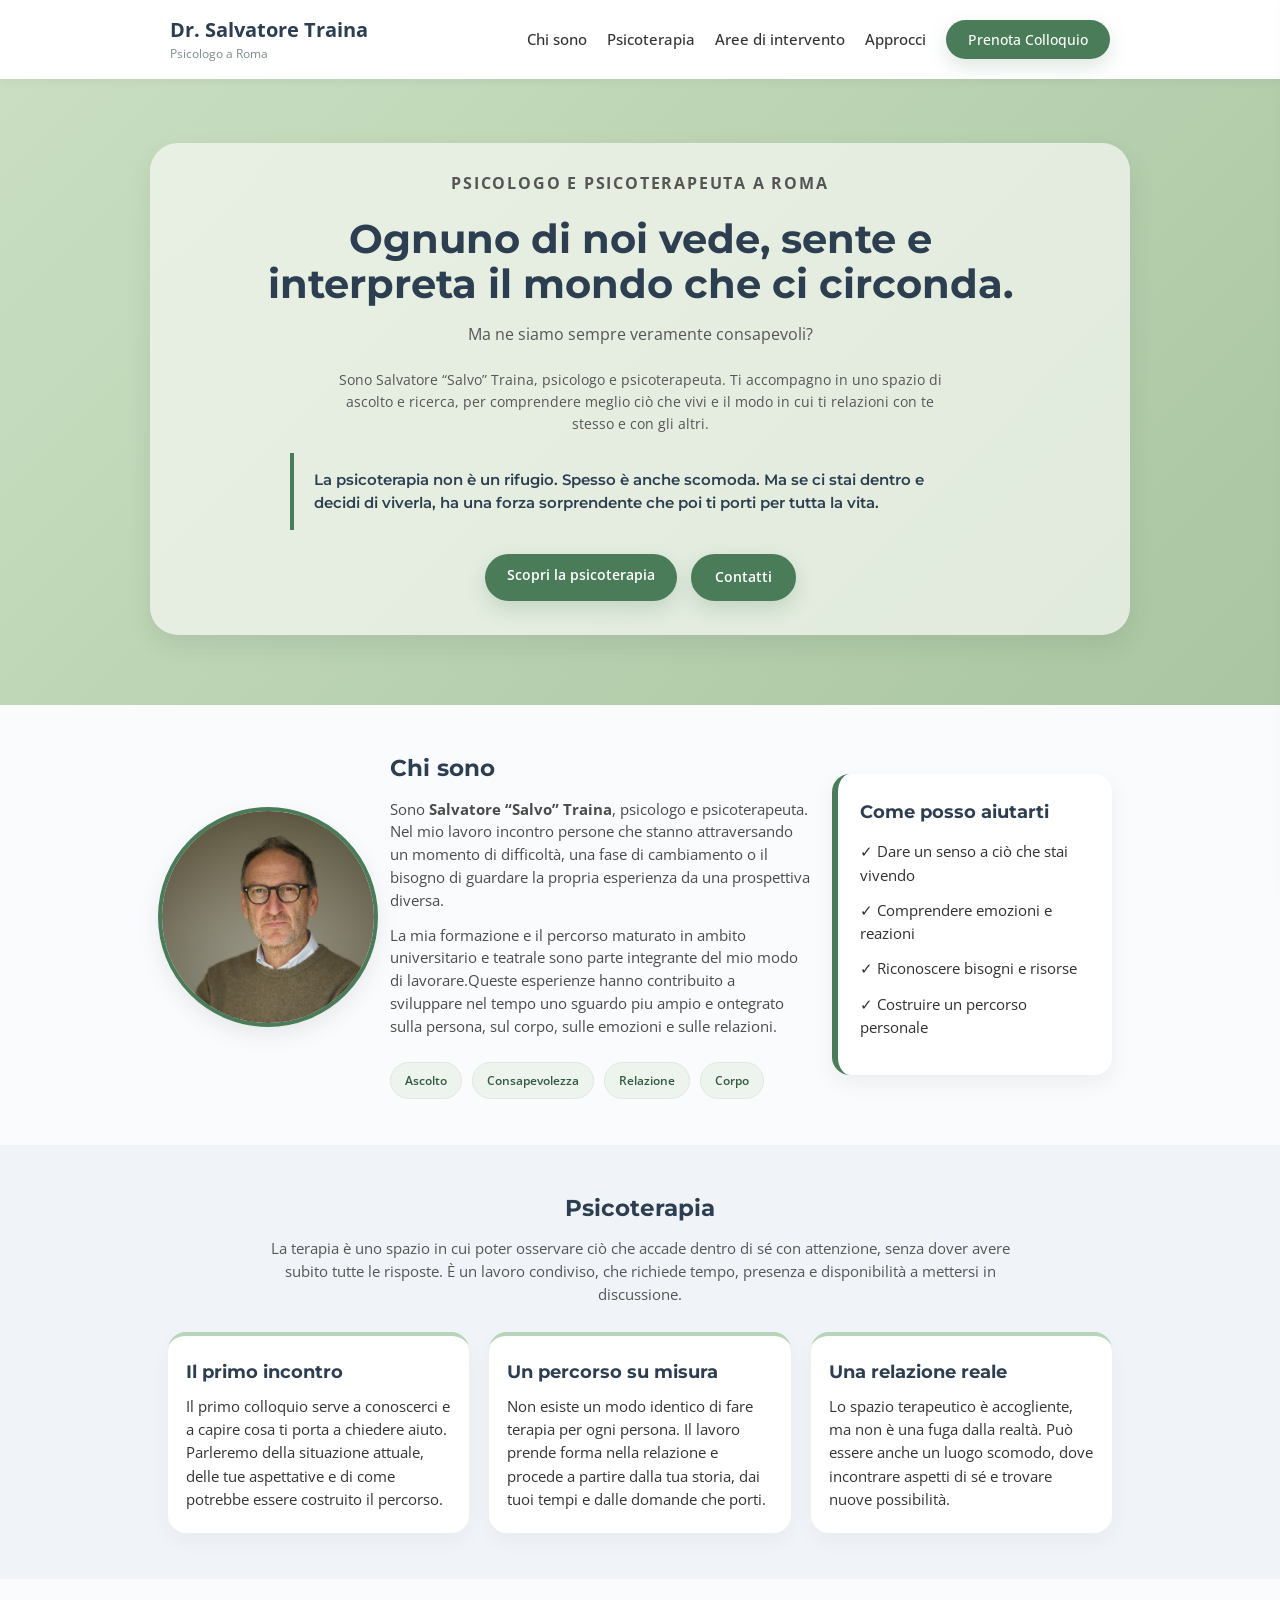
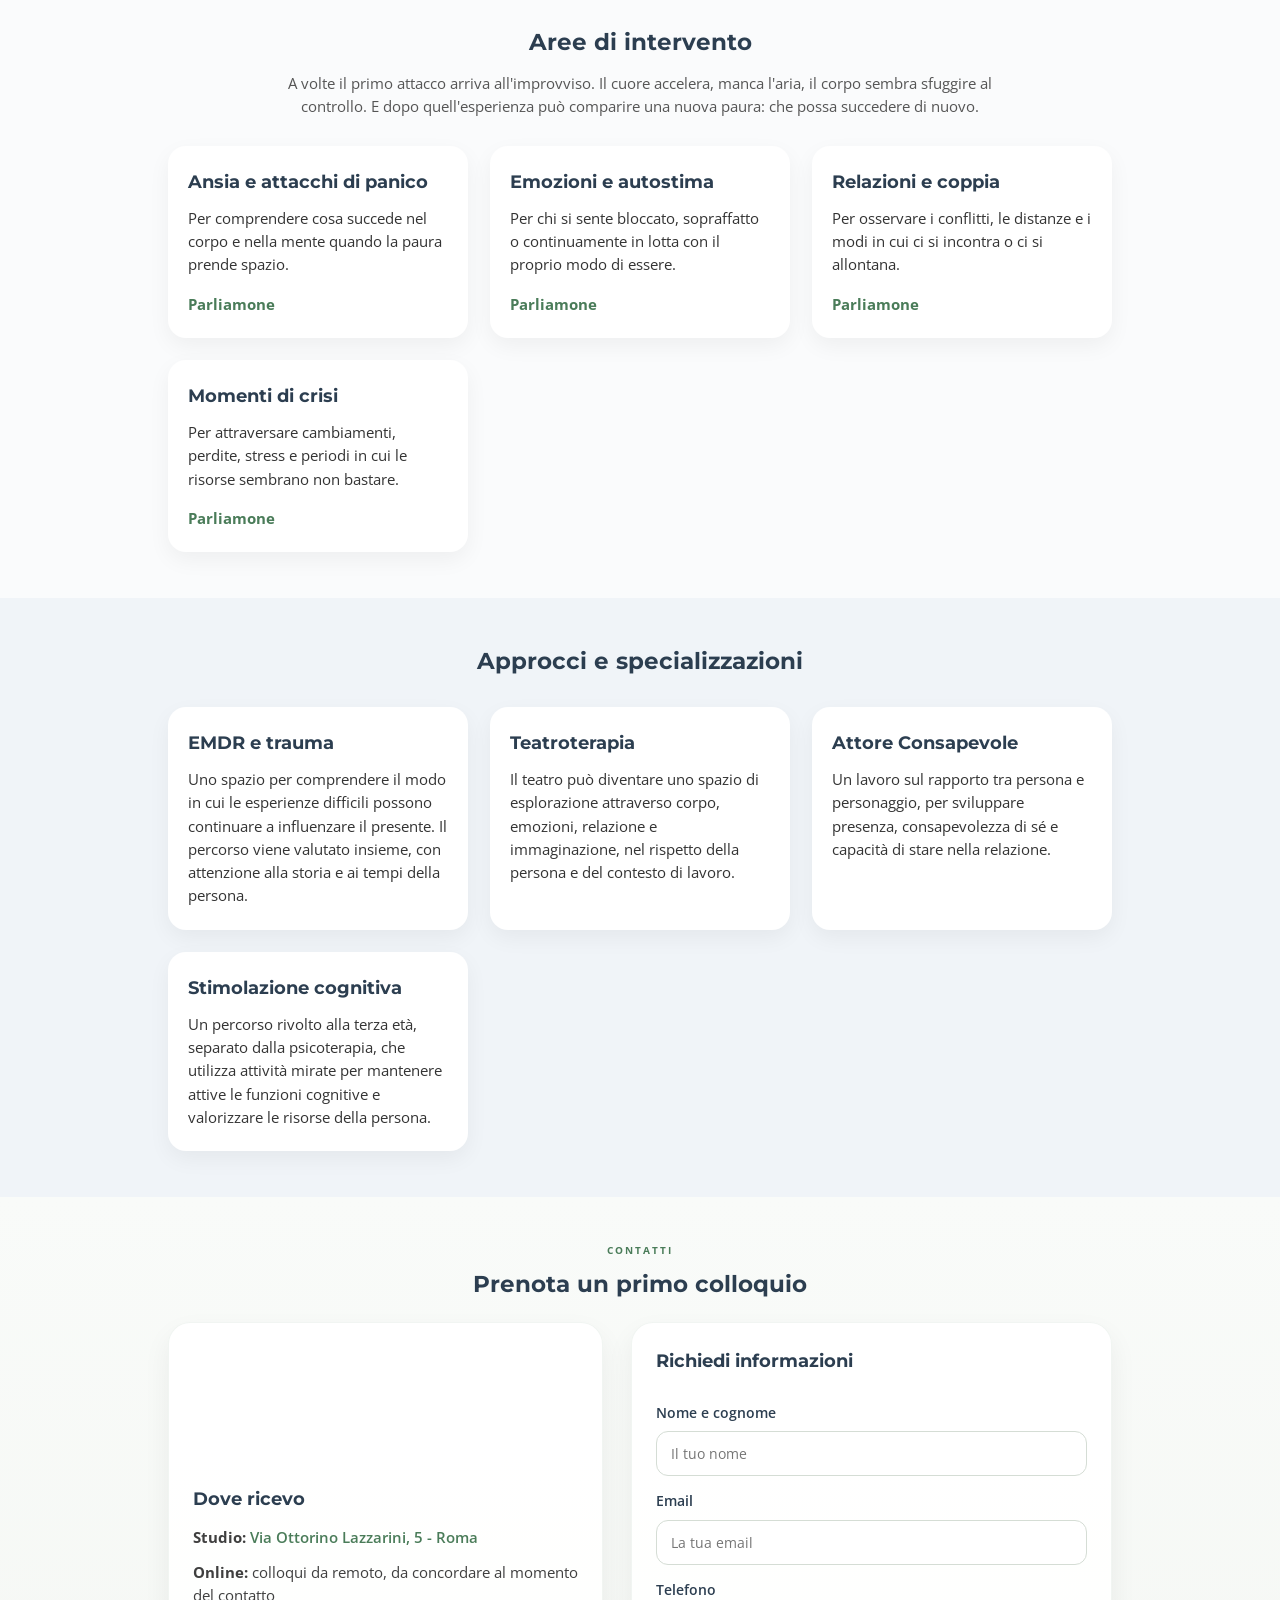
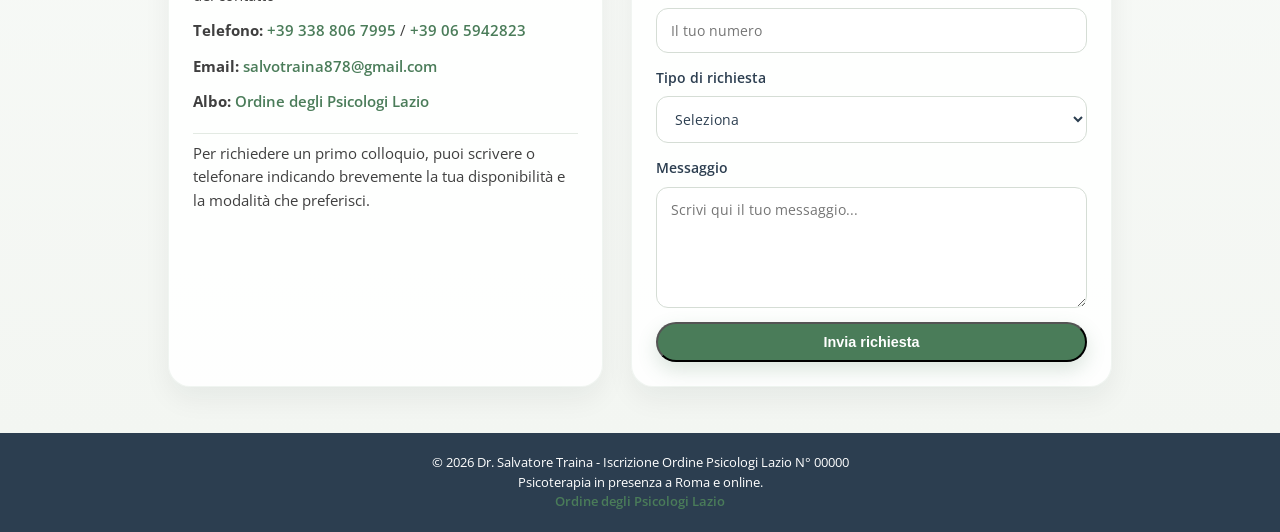
==== index.html @ f42466d4 "Add files via upload" ====
<!DOCTYPE html>
<html lang="it">
<head>
    <meta charset="UTF-8">
    <meta name="viewport" content="width=device-width, initial-scale=1.0">
    
    <!-- Meta SEO Principali -->
    <title>Dr. Salvatore Traina | Psicologo Psicoterapeuta a Roma</title>
    <meta name="description" content="Psicologo e Psicoterapeuta a Roma. Supporto psicologico per ansia, stress, terapia individuale e di coppia. Consulenze in studio a Roma e online.">
    <meta name="keywords" content="psicologo roma, psicoterapeuta roma, terapia ansia roma, psicologo online, consulenza psicologica roma">
    <meta name="robots" content="index, follow">
    
    <!-- Open Graph (Social Share) -->
    <meta property="og:title" content="Dr. Salvatore Traina - Psicologo Psicoterapeuta a Roma">
    <meta property="og:description" content="Percorsi di psicoterapia e supporto psicologico a Roma e online. Prenota un primo colloquio.">
    <meta property="og:type" content="website">

    <!-- CSS -->
    <link rel="stylesheet" href="style.css">
    
    <!-- Google Fonts -->
    <link rel="preconnect" href="https://fonts.googleapis.com">
    <link rel="preconnect" href="https://fonts.gstatic.com" crossorigin>
    <link href="https://fonts.googleapis.com/css2?family=Montserrat:wght@400;500;600;700&family=Open+Sans:wght@300;400;600&display=swap" rel="stylesheet">

    <!-- Dati Strutturati Schema.org per Google SEO Locale -->
    <script type="application/ld+json">
    {
      "@context": "https://schema.org",
      "@type": "Physician",
      "name": "Dr. Salvatore Traina - Psicologo Psicoterapeuta Roma",
      "image": "https://via.placeholder.com/800x600",
      "medicalSpecialty": "Psychiatric",
      "address": {
        "@type": "PostalAddress",
        "streetAddress": "Via Benedetto Croce 123",
        "addressLocality": "Roma",
        "postalCode": "00183",
        "addressCountry": "IT"
      },
      "geo": {
        "@type": "GeoCoordinates",
        "latitude": 41.9027835,
        "longitude": 12.4963655
      },
      "url": "https://www.nomedominio.it",
      "telephone": "+390612345678",
      "priceRange": "€€"
    }
    </script>
</head>

<script>
  const form = document.querySelector('form[action*="formspree.io"]');
  form.addEventListener('submit', async (e) => {
    e.preventDefault();
    try {
      const risposta = await fetch(form.action, {
        method: 'POST',
        body: new FormData(form),
        headers: { Accept: 'application/json' }
      });
      if (!risposta.ok) throw new Error();
      window.location.href = 'index1.html';
    } catch {
      alert("Errore nell'invio. Riprova o contattami per telefono.");
    }
  });
</script>
<body>
    <!-- Header & Navigazione -->
    <header class="navbar">
        <div class="container nav-container">
            <a href="#" class="logo">Dr. Salvatore Traina <span>Psicologo a Roma</span></a>
            <nav class="desktop-nav" aria-label="Navigazione principale">
                <ul class="nav-links">
                    <li><a href="#chi-sono">Chi sono</a></li>
                    <li><a href="#psicoterapia">Psicoterapia</a></li>
                    <li><a href="#aree">Aree di intervento</a></li>
                    <li><a href="#approcci">Approcci</a></li>
                    <li><a href="#contatti" class="btn-nav">Prenota Colloquio</a></li>
                </ul>
            </nav>

            <button class="mobile-menu-toggle" type="button" aria-label="Apri menu" aria-expanded="false">
                <span></span>
                <span></span>
                <span></span>
            </button>
        </div>
    </header>

    <div class="mobile-menu-backdrop" aria-hidden="true"></div>

    <nav class="mobile-nav-panel" aria-label="Menu mobile">
        <ul class="nav-links-mobile">
            <li><a href="#chi-sono">Chi sono</a></li>
            <li><a href="#psicoterapia">Psicoterapia</a></li>
            <li><a href="#aree">Aree di intervento</a></li>
            <li><a href="#approcci">Approcci</a></li>
            <li><a href="#contatti" class="btn-nav">Prenota Colloquio</a></li>
        </ul>
    </nav>

    <!-- Home -->
    <section class="hero">
        <div class="container hero-content">
            <p class="eyebrow">Psicologo e Psicoterapeuta a Roma</p>
            <h1>Ognuno di noi vede, sente e interpreta il mondo che ci circonda.</h1>
            <p>Ma ne siamo sempre veramente consapevoli?</p>
            <p class="hero-intro">Sono Salvatore “Salvo” Traina, psicologo e psicoterapeuta. Ti accompagno in uno spazio di ascolto e ricerca, per comprendere meglio ciò che vivi e il modo in cui ti relazioni con te stesso e con gli altri.</p>
            <blockquote>La psicoterapia non è un rifugio. Spesso è anche scomoda. Ma se ci stai dentro e decidi di viverla, ha una forza sorprendente che poi ti porti per tutta la vita.</blockquote>
            <div class="hero-buttons">
                <a href="#psicoterapia" class="btn btn-primary">Scopri la psicoterapia</a>
                <a href="#contatti" class="btn btn-secondary">Contatti</a>
            </div>
        </div>
    </section>

    <!-- Chi Sono -->
    <section id="chi-sono" class="section">
        <div class="container section-grid">
            <div class="profile-photo">
                <img src="foto.jpg" alt="Dr. Salvatore Traina">
            </div>
            <div class="text-block">
                <h2>Chi sono</h2>
                <p>Sono <strong>Salvatore “Salvo” Traina</strong>, psicologo e psicoterapeuta. Nel mio lavoro incontro persone che stanno attraversando un momento di difficoltà, una fase di cambiamento o il bisogno di guardare la propria esperienza da una prospettiva diversa.</p>
                <p>La mia formazione e il percorso maturato  in ambito universitario e teatrale sono parte integrante del mio modo di lavorare.Queste esperienze hanno contribuito a sviluppare  nel tempo uno sguardo piu ampio e ontegrato sulla persona, sul corpo, sulle emozioni e sulle relazioni.</p>
                <div class="tag-list">
                    <span>Ascolto</span>
                    <span>Consapevolezza</span>
                    <span>Relazione</span>
                    <span>Corpo</span>
                </div>
            </div>
            <div class="info-card">
                <h3>Come posso aiutarti</h3>
                <ul>
                    <li>✓ Dare un senso a ciò che stai vivendo</li>
                    <li>✓ Comprendere emozioni e reazioni</li>
                    <li>✓ Riconoscere bisogni e risorse</li>
                    <li>✓ Costruire un percorso personale</li>
                </ul>
            </div>
        </div>
    </section>

    <!-- Psicoterapia -->
    <section id="psicoterapia" class="section bg-light">
        <div class="container">
            <h2 class="text-center">Psicoterapia</h2>
            <p class="section-intro">La terapia è uno spazio in cui poter osservare ciò che accade dentro di sé con attenzione, senza dover avere subito tutte le risposte. È un lavoro condiviso, che richiede tempo, presenza e disponibilità a mettersi in discussione.</p>
            <div class="feature-grid">
                <div class="feature-card"><h3>Il primo incontro</h3><p>Il primo colloquio serve a conoscerci e a capire cosa ti porta a chiedere aiuto. Parleremo della situazione attuale, delle tue aspettative e di come potrebbe essere costruito il percorso.</p></div>
                <div class="feature-card"><h3>Un percorso su misura</h3><p>Non esiste un modo identico di fare terapia per ogni persona. Il lavoro prende forma nella relazione e procede a partire dalla tua storia, dai tuoi tempi e dalle domande che porti.</p></div>
                <div class="feature-card"><h3>Una relazione reale</h3><p>Lo spazio terapeutico è accogliente, ma non è una fuga dalla realtà. Può essere anche un luogo scomodo, dove incontrare aspetti di sé e trovare nuove possibilità.</p></div>
            </div>
        </div>
    </section>

    <!-- Aree di intervento -->
    <section id="aree" class="section">
        <div class="container">
            <h2 class="text-center">Aree di intervento</h2>
            <p class="section-intro">A volte il primo attacco arriva all'improvviso. Il cuore accelera, manca l'aria, il corpo sembra sfuggire al controllo. E dopo quell'esperienza può comparire una nuova paura: che possa succedere di nuovo.</p>
            <div class="cards-grid">
                <a class="card card-link" href="#contatti"><h3>Ansia e attacchi di panico</h3><p>Per comprendere cosa succede nel corpo e nella mente quando la paura prende spazio.</p><span>Parliamone</span></a>
                <a class="card card-link" href="#contatti"><h3>Emozioni e autostima</h3><p>Per chi si sente bloccato, sopraffatto o continuamente in lotta con il proprio modo di essere.</p><span>Parliamone</span></a>
                <a class="card card-link" href="#contatti"><h3>Relazioni e coppia</h3><p>Per osservare i conflitti, le distanze e i modi in cui ci si incontra o ci si allontana.</p><span>Parliamone</span></a>
                <a class="card card-link" href="#contatti"><h3>Momenti di crisi</h3><p>Per attraversare cambiamenti, perdite, stress e periodi in cui le risorse sembrano non bastare.</p><span>Parliamone</span></a>
            </div>
        </div>
    </section>

    <!-- Approcci e specializzazioni -->
    <section id="approcci" class="section bg-light">
        <div class="container">
            <h2 class="text-center">Approcci e specializzazioni</h2>
            <div class="cards-grid">
                <div class="card">
                    <h3>EMDR e trauma</h3>
                    <p>Uno spazio per comprendere il modo in cui le esperienze difficili possono continuare a influenzare il presente. Il percorso viene valutato insieme, con attenzione alla storia e ai tempi della persona.</p>
                </div>
                <div class="card">
                    <h3>Teatroterapia</h3>
                    <p>Il teatro può diventare uno spazio di esplorazione attraverso corpo, emozioni, relazione e immaginazione, nel rispetto della persona e del contesto di lavoro.</p>
                </div>
                <div class="card">
                    <h3>Attore Consapevole</h3>
                    <p>Un lavoro sul rapporto tra persona e personaggio, per sviluppare presenza, consapevolezza di sé e capacità di stare nella relazione.</p>
                </div>
                <div class="card">
                    <h3>Stimolazione cognitiva</h3>
                    <p>Un percorso rivolto alla terza età, separato dalla psicoterapia, che utilizza attività mirate per mantenere attive le funzioni cognitive e valorizzare le risorse della persona.</p>
                </div>
            </div>
        </div>
    </section>

    <!-- Contatti -->
    <section id="contatti" class="section contact-section">
        <div class="container">
            <div class="section-heading">
                <p class="eyebrow eyebrow-small">Contatti</p>
                <h2 class="text-center">Prenota un primo colloquio</h2>
            </div>

            <div class="contact-grid">
                <div class="contact-info">
                    <div class="contact-card">
                        <h3>Dove ricevo</h3>
                        <p><strong>Studio:</strong> <a class="contact-link" href="https://www.google.com/maps/search/?api=1&query=Via+Ottorino+Lazzarini+5+Roma" target="_blank" rel="noopener">Via Ottorino Lazzarini, 5 - Roma</a></p>
                        <p><strong>Online:</strong> colloqui da remoto, da concordare al momento del contatto</p>
                        <p><strong>Telefono:</strong> <a href="tel:+393388067995" class="contact-link">+39 338 806 7995</a> / <a href="tel:+39065942823" class="contact-link">+39 06 5942823</a></p>
                        <p><strong>Email:</strong> <a href="mailto:salvotraina878@gmail.com" class="contact-link">salvotraina878@gmail.com</a></p>
                        <p><strong>Albo:</strong> <a class="contact-link" href="https://ordinepsicologilazio.it/albo/salvatoretraina#nota-1" target="_blank" rel="noopener">Ordine degli Psicologi Lazio</a></p>
                        <p class="contact-note">Per richiedere un primo colloquio, puoi scrivere o telefonare indicando brevemente la tua disponibilità e la modalità che preferisci.</p>
                    </div>

                </div>

                <form class="contact-form" action="https://formspree.io/f/xjykplrg" method="POST">
                    <h3>Richiedi informazioni</h3>
                    <input type="hidden" name="_captcha" value="false">
                    <input type="hidden" name="_subject" value="Nuova richiesta dal sito web - Dr. Salvatore Traina">
                    <input type="hidden" name="_template" value="table">
                    <input type="hidden" name="_next" value="https://salvatoretraina.it/index1.html">

                    <label>
                        <span>Nome e cognome</span>
                        <input type="text" name="nome" placeholder="Il tuo nome" required>
                    </label>

                    <label>
                        <span>Email</span>
                        <input type="email" name="email" placeholder="La tua email" required>
                    </label>

                    <label>
                        <span>Telefono</span>
                        <input type="tel" name="telefono" placeholder="Il tuo numero" required>
                    </label>

                    <label>
                        <span>Tipo di richiesta</span>
                        <select name="interesse" required>
                            <option value="">Seleziona</option>
                            <option value="Primo colloquio">Primo colloquio</option>
                            <option value="Psicoterapia individuale">Psicoterapia individuale</option>
                            <option value="Coppia">Coppia</option>
                            <option value="Ansia e panico">Ansia e panico</option>
                            <option value="Altro">Altro</option>
                        </select>
                    </label>

                    <label>
                        <span>Messaggio</span>
                        <textarea name="messaggio" rows="5" placeholder="Scrivi qui il tuo messaggio..." required></textarea>
                    </label>

                    <button type="submit" class="btn btn-primary">Invia richiesta</button>
                </form>
            </div>
        </div>
    </section>

    <!-- Footer -->
    <footer>
        <div class="container footer-content">
            <p>&copy; 2026 Dr. Salvatore Traina - Iscrizione Ordine Psicologi Lazio N° 00000</p>
            <p>Psicoterapia in presenza a Roma e online.</p>
            <p><a href="https://ordinepsicologilazio.it/albo/salvatoretraina#nota-1" target="_blank" rel="noopener" class="contact-link">Ordine degli Psicologi Lazio</a></p>
        </div>
    </footer>

    <script>
        const toggle = document.querySelector('.mobile-menu-toggle');
        const backdrop = document.querySelector('.mobile-menu-backdrop');
        const mobilePanel = document.querySelector('.mobile-nav-panel');
        const mobileLinks = document.querySelectorAll('.nav-links-mobile a');

        function setMenuState(isOpen) {
            toggle.classList.toggle('is-open', isOpen);
            toggle.setAttribute('aria-expanded', String(isOpen));
            document.body.classList.toggle('menu-open', isOpen);
            backdrop.classList.toggle('visible', isOpen);
            mobilePanel.classList.toggle('open', isOpen);
        }

        toggle.addEventListener('click', () => {
            const isOpen = !toggle.classList.contains('is-open');
            setMenuState(isOpen);
        });

        backdrop.addEventListener('click', () => setMenuState(false));

        mobileLinks.forEach(link => {
            link.addEventListener('click', () => setMenuState(false));
        });
    </script>

</body>
</html>
---- style.css ----
/* Reset e Base */
* {
    margin: 0;
    padding: 0;
    box-sizing: border-box;
}

html {
    font-size: 15px;
}

body {
    font-family: 'Open Sans', sans-serif;
    color: #333333;
    line-height: 1.55;
    background-color: #fafbfc;
    font-size: 1rem;
}

h1, h2, h3 {
    font-family: 'Montserrat', sans-serif;
    color: #2c3e50;
    margin-bottom: 0.8rem;
}

a {
    text-decoration: none;
    color: inherit;
}

.container {
    max-width: 980px;
    margin: 0 auto;
    padding: 0 18px;
}

.section {
    padding: 46px 0;
}

.bg-light {
    background-color: #f0f4f8;
}

.text-center {
    text-align: center;
}

/* Header & Nav */
.navbar {
    background-color: #ffffff;
    box-shadow: 0 2px 10px rgba(0,0,0,0.05);
    position: sticky;
    top: 0;
    z-index: 100;
}

.nav-container {
    display: flex;
    justify-content: space-between;
    align-items: center;
    padding: 15px 20px;
    position: relative;
}

.logo {
    font-size: 1.3rem;
    font-weight: 700;
    color: #2c3e50;
}

.desktop-nav {
    display: block;
}

.logo span {
    display: block;
    font-size: 0.8rem;
    color: #7f8c8d;
    font-weight: 400;
}

.nav-links {
    display: flex;
    list-style: none;
    align-items: center;
    gap: 20px;
}

.nav-links a {
    font-weight: 500;
    transition: color 0.3s ease, text-decoration-color 0.3s ease;
    text-decoration: underline;
    text-decoration-color: transparent;
    text-underline-offset: 4px;
}

.nav-links a:hover {
    color: #4a7c59;
    text-decoration-color: currentColor;
}

.btn-nav {
    background-color: #4a7c59;
    color: #ffffff !important;
    padding: 10px 22px;
    border-radius: 999px;
    font-weight: 600;
    font-size: 0.92rem;
    text-decoration: none !important;
    box-shadow: 0 8px 20px rgba(74, 124, 89, 0.18);
    transition: all 0.3s ease;
}

.btn-nav:hover {
    background-color: #3d654a;
    color: #ffffff !important;
    text-decoration: none !important;
    transform: translateY(-1px);
    box-shadow: 0 10px 22px rgba(74, 124, 89, 0.25);
}

/* Hero Section */
.hero {
    background: linear-gradient(135deg, #cadfc2 0%, #a9c5a1 100%);
    padding: 64px 0 70px;
    text-align: center;
}

.hero .container {
    max-width: 980px;
    background: rgba(245, 248, 243, 0.72);
    padding: 28px 26px 34px;
    border-radius: 28px;
    box-shadow: 0 10px 24px rgba(43, 69, 49, 0.10);
}

.eyebrow {
    text-transform: uppercase;
    letter-spacing: 0.12rem;
    font-size: 0.72rem;
    font-weight: 700;
    color: #4a7c59;
    margin-bottom: 14px;
}

.hero-content h1 {
    font-size: clamp(2rem, 3.1vw, 3.2rem);
    margin-bottom: 16px;
    max-width: 760px;
    margin-left: auto;
    margin-right: auto;
    line-height: 1.12;
}

.hero-content p {
    font-size: 1.05rem;
    max-width: 680px;
    margin: 0 auto 22px auto;
    color: #555;
}

.hero-content .hero-intro {
    max-width: 620px;
    font-size: 0.96rem;
    margin-bottom: 18px;
}

.hero-content blockquote {
    max-width: 700px;
    margin: 18px auto 24px;
    padding: 16px 20px;
    border-left: 4px solid #4a7c59;
    color: #2c3e50;
    font-family: 'Montserrat', sans-serif;
    font-size: 1rem;
    font-weight: 600;
    line-height: 1.5;
    text-align: left;
}

.hero-buttons {
    display: flex;
    justify-content: center;
    gap: 14px;
    flex-wrap: wrap;
}

/* Bottoni */
.btn {
    display: inline-block;
    padding: 10px 22px;
    border-radius: 999px;
    font-weight: 600;
    font-size: 0.96rem;
    transition: all 0.3s ease;
}

.btn-primary {
    background-color: #4a7c59;
    color: #fff;
    box-shadow: 0 8px 20px rgba(74, 124, 89, 0.2);
}

.btn-primary:hover {
    background-color: #3d654a;
}

.btn-secondary {
    background-color: #4a7c59;
    color: #fff;
    border: 2px solid #4a7c59;
    box-shadow: 0 8px 20px rgba(74, 124, 89, 0.2);
}

.btn-secondary:hover {
    background-color: #3d654a;
    border-color: #3d654a;
}

/* Section Grid */
.section-grid {
    display: grid;
    grid-template-columns: 200px 1.5fr 1fr;
    gap: 22px;
    align-items: center;
}

.text-block p {
    margin-bottom: 12px;
    color: #4b4b4b;
    font-size: 0.98rem;
}

.tag-list {
    display: flex;
    flex-wrap: wrap;
    gap: 10px;
    margin-top: 24px;
}

.tag-list span {
    background: #edf4ee;
    color: #345a41;
    border: 1px solid #dfe9e0;
    border-radius: 999px;
    padding: 8px 14px;
    font-size: 0.82rem;
    font-weight: 600;
}

.profile-photo {
    width: 220px;
    height: 220px;
    border-radius: 50%;
    overflow: hidden;
    border: 4px solid #4a7c59;
    box-shadow: 0 8px 22px rgba(0,0,0,0.08);
    justify-self: center;
    transform: translateY(-8px);
}

.profile-photo img {
    width: 110%;
    height: 110%;
    object-fit: cover;
    object-position: center top;
    display: block;
    transform: translate(-5%, -4%);
}

.info-card {
    background: #ffffff;
    padding: 24px 22px;
    border-radius: 18px;
    box-shadow: 0 8px 22px rgba(0,0,0,0.06);
    border-left: 6px solid #4a7c59;
}

.info-card ul {
    list-style: none;
    margin-top: 15px;
}

.info-card li {
    margin-bottom: 12px;
    color: #2f2f2f;
}

/* Feature cards */
.feature-grid {
    display: grid;
    grid-template-columns: repeat(auto-fit, minmax(210px, 1fr));
    gap: 20px;
    margin-top: 26px;
}

.feature-card {
    background: #ffffff;
    border-radius: 18px;
    box-shadow: 0 8px 22px rgba(0,0,0,0.04);
    padding: 22px 18px;
    border-top: 4px solid #b8d4b9;
}

.feature-card h3 {
    margin-bottom: 10px;
}

/* Cards Grid */
.cards-grid {
    display: grid;
    grid-template-columns: repeat(auto-fit, minmax(240px, 1fr));
    gap: 22px;
    margin-top: 28px;
}

.card {
    background: #ffffff;
    padding: 22px 20px;
    border-radius: 18px;
    box-shadow: 0 8px 22px rgba(0,0,0,0.05);
}

.card-link {
    display: block;
    transition: transform 0.25s ease, box-shadow 0.25s ease;
}

.card-link:hover {
    transform: translateY(-4px);
    box-shadow: 0 12px 26px rgba(0,0,0,0.09);
}

.card-link span {
    display: inline-block;
    margin-top: 16px;
    color: #4a7c59;
    font-weight: 700;
}

/* Sfide */
.section-intro {
    text-align: center;
    max-width: 760px;
    margin: 0 auto 22px;
    color: #555;
    font-size: 0.98rem;
}

.challenges-list {
    display: grid;
    grid-template-columns: repeat(auto-fit, minmax(240px, 1fr));
    gap: 20px;
    margin-top: 30px;
}

.challenge-item {
    background: #ffffff;
    border-left: 5px solid #4a7c59;
    border-radius: 12px;
    padding: 18px 20px;
    box-shadow: 0 6px 18px rgba(0,0,0,0.04);
    color: #2c3e50;
    font-weight: 500;
    line-height: 1.5;
}

/* Contatti */
.contact-section {
    background: linear-gradient(180deg, #f9fbf9 0%, #f3f6f2 100%);
}

.section-heading {
    margin-bottom: 20px;
}

.eyebrow-small {
    letter-spacing: 0.14rem;
    font-size: 0.68rem;
    text-align: center;
    margin-bottom: 8px;
}

.contact-grid {
    display: grid;
    grid-template-columns: 0.95fr 1.05fr;
    gap: 28px;
    align-items: stretch;
}

.contact-info,
.contact-form {
    display: flex;
    flex-direction: column;
    justify-content: center;
}

.contact-card,
.contact-form {
    background: rgba(255, 255, 255, 0.9);
    border: 1px solid rgba(74, 124, 89, 0.08);
    border-radius: 22px;
    box-shadow: 0 12px 28px rgba(21, 35, 29, 0.06);
    height: 100%;
}

.contact-card {
    padding: 26px 24px;
    display: flex;
    flex-direction: column;
    justify-content: center;
}

.contact-card h3,
.contact-form h3 {
    margin-bottom: 14px;
}

.contact-info p {
    margin-bottom: 12px;
    color: #3f3f3f;
}

.contact-note {
    margin-top: 8px;
    padding-top: 8px;
    border-top: 1px solid #e3eae3;
    color: #4a4a4a;
}

.contact-actions {
    margin-top: 18px;
    display: flex;
    gap: 12px;
    flex-wrap: wrap;
}

.contact-link {
    color: #4a7c59;
    font-weight: 600;
}

.contact-link:hover {
    text-decoration: underline;
}

.contact-form {
    gap: 14px;
    padding: 24px;
}

.contact-form label {
    display: flex;
    flex-direction: column;
    gap: 8px;
    font-weight: 600;
    color: #2c3e50;
    font-size: 0.92rem;
}

.contact-form input,
.contact-form textarea,
.contact-form select {
    width: 100%;
    padding: 12px 14px;
    border: 1px solid #d5ddd5;
    border-radius: 12px;
    font-family: inherit;
    background: #fff;
    color: #2c3e50;
    font-size: 0.96rem;
}

.contact-form input:focus,
.contact-form textarea:focus,
.contact-form select:focus {
    outline: 2px solid rgba(74, 124, 89, 0.18);
    border-color: #7aa486;
}

.contact-form textarea {
    resize: vertical;
    min-height: 120px;
}

@media (max-width: 768px) {
    .contact-grid {
        grid-template-columns: 1fr;
    }

    .contact-actions {
        flex-direction: column;
    }

    .contact-actions .btn {
        width: 100%;
        text-align: center;
    }
}

/* Footer */
footer {
    background-color: #2c3e50;
    color: #ffffff;
    text-align: center;
    padding: 20px 0;
    font-size: 0.85rem;
}

.mobile-menu-toggle {
    display: none;
    width: 46px;
    height: 46px;
    border: 1px solid #dfe9e0;
    border-radius: 12px;
    background: #f4f9f5;
    align-items: center;
    justify-content: center;
    flex-direction: column;
    gap: 5px;
    cursor: pointer;
    transition: all 0.3s ease;
    z-index: 1100;
}

.mobile-menu-toggle span {
    width: 22px;
    height: 2px;
    border-radius: 2px;
    background: #2c3e50;
    transition: all 0.3s ease;
}

.mobile-menu-toggle.is-open span:nth-child(1) {
    transform: translateY(7px) rotate(45deg);
}

.mobile-menu-toggle.is-open span:nth-child(2) {
    opacity: 0;
}

.mobile-menu-toggle.is-open span:nth-child(3) {
    transform: translateY(-7px) rotate(-45deg);
}

.mobile-menu-backdrop {
    position: fixed;
    inset: 0;
    background: rgba(20, 28, 35, 0.45);
    opacity: 0;
    pointer-events: none;
    transition: opacity 0.3s ease;
    z-index: 999;
}

.mobile-menu-backdrop.visible {
    opacity: 1;
    pointer-events: auto;
}

.mobile-nav-panel {
    position: fixed;
    top: 0;
    right: 0;
    width: min(82vw, 320px);
    height: 100vh;
    background: #ffffff;
    box-shadow: -10px 0 30px rgba(0, 0, 0, 0.12);
    transform: translateX(110%);
    transition: transform 0.3s ease;
    z-index: 1001;
    padding: 90px 24px 24px;
}

.mobile-nav-panel.open {
    transform: translateX(0);
}

.nav-links-mobile {
    list-style: none;
    display: flex;
    flex-direction: column;
    gap: 18px;
}

.nav-links-mobile a {
    font-size: 1.05rem;
    font-weight: 600;
    color: #2c3e50;
}

body.menu-open {
    overflow: hidden;
}

/* Responsive */
@media (max-width: 768px) {
    .section-grid, .contact-grid {
        grid-template-columns: 1fr;
    }

    .hero {
        padding-top: 80px;
    }

    .hero-buttons {
        flex-direction: column;
        align-items: center;
    }

    .desktop-nav {
        display: none;
    }

    .mobile-menu-toggle {
        display: flex;
    }

    .nav-container {
        padding: 12px 20px;
    }
}
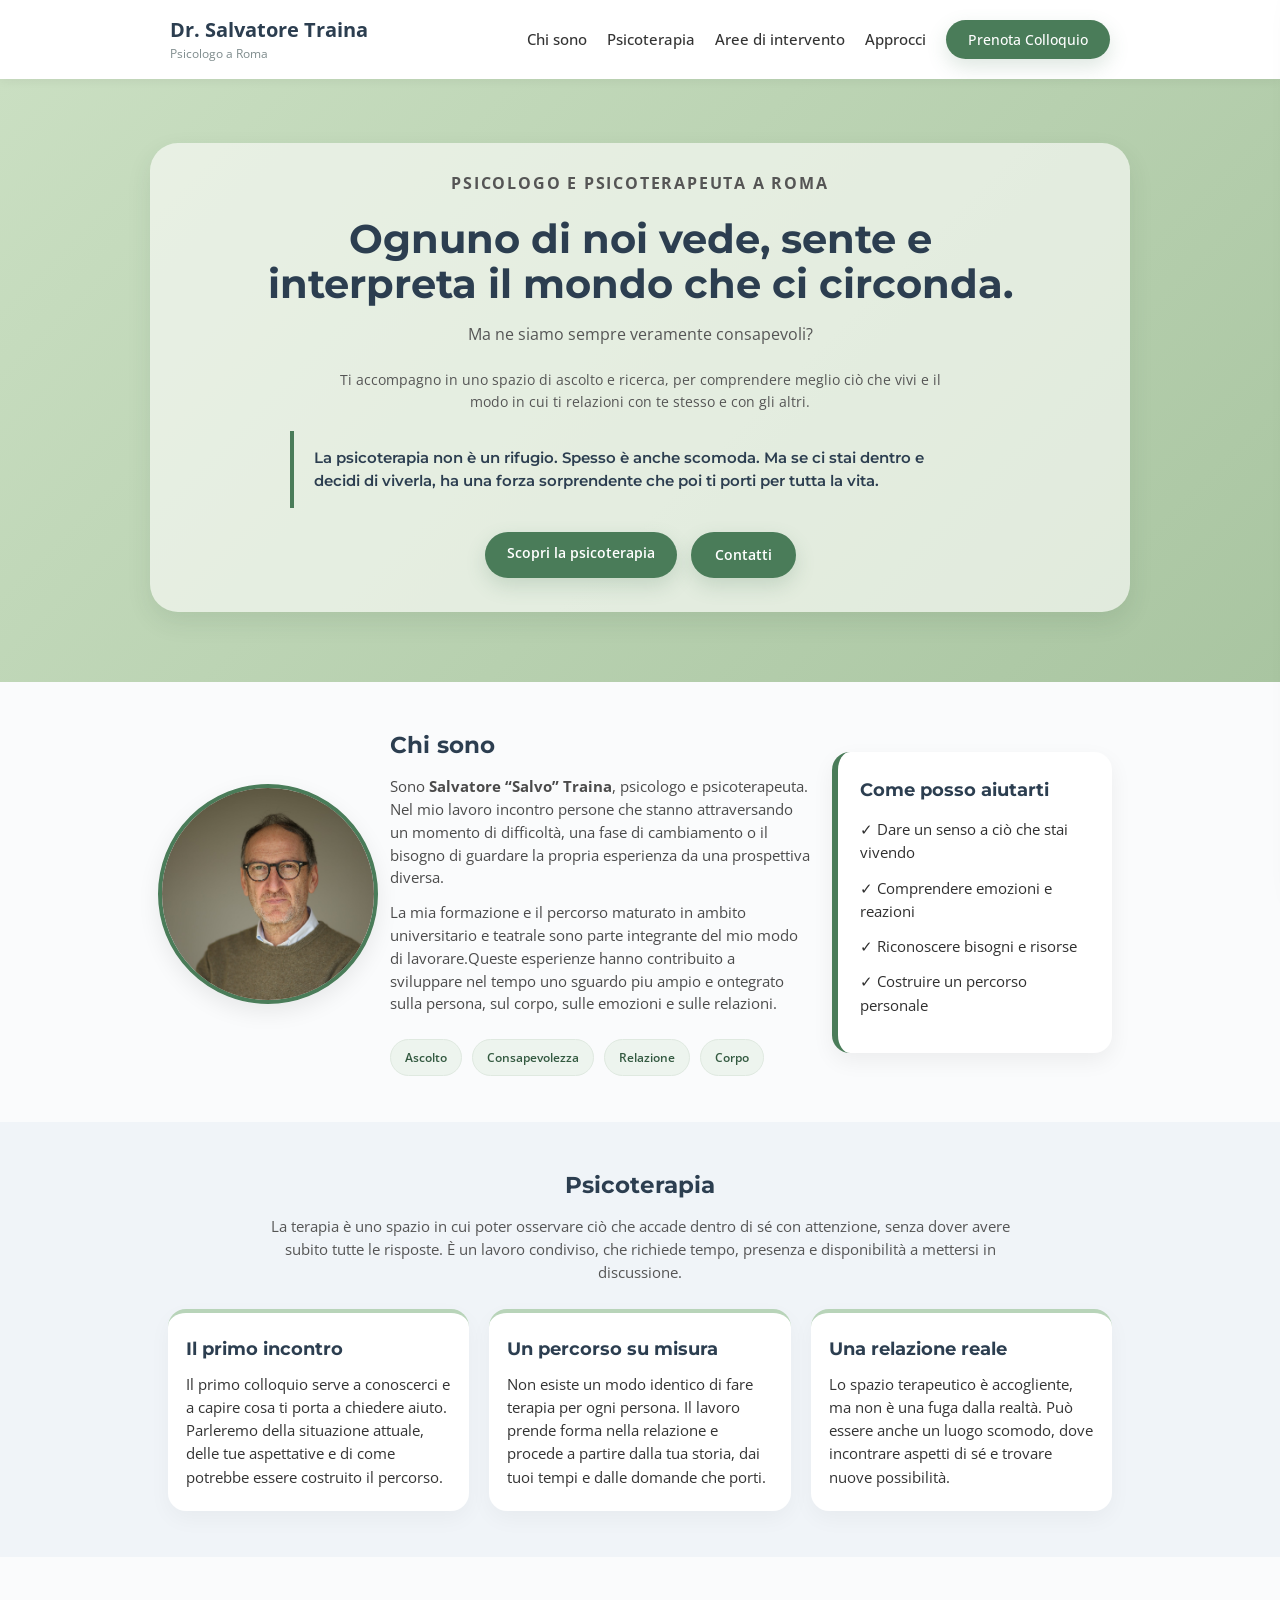
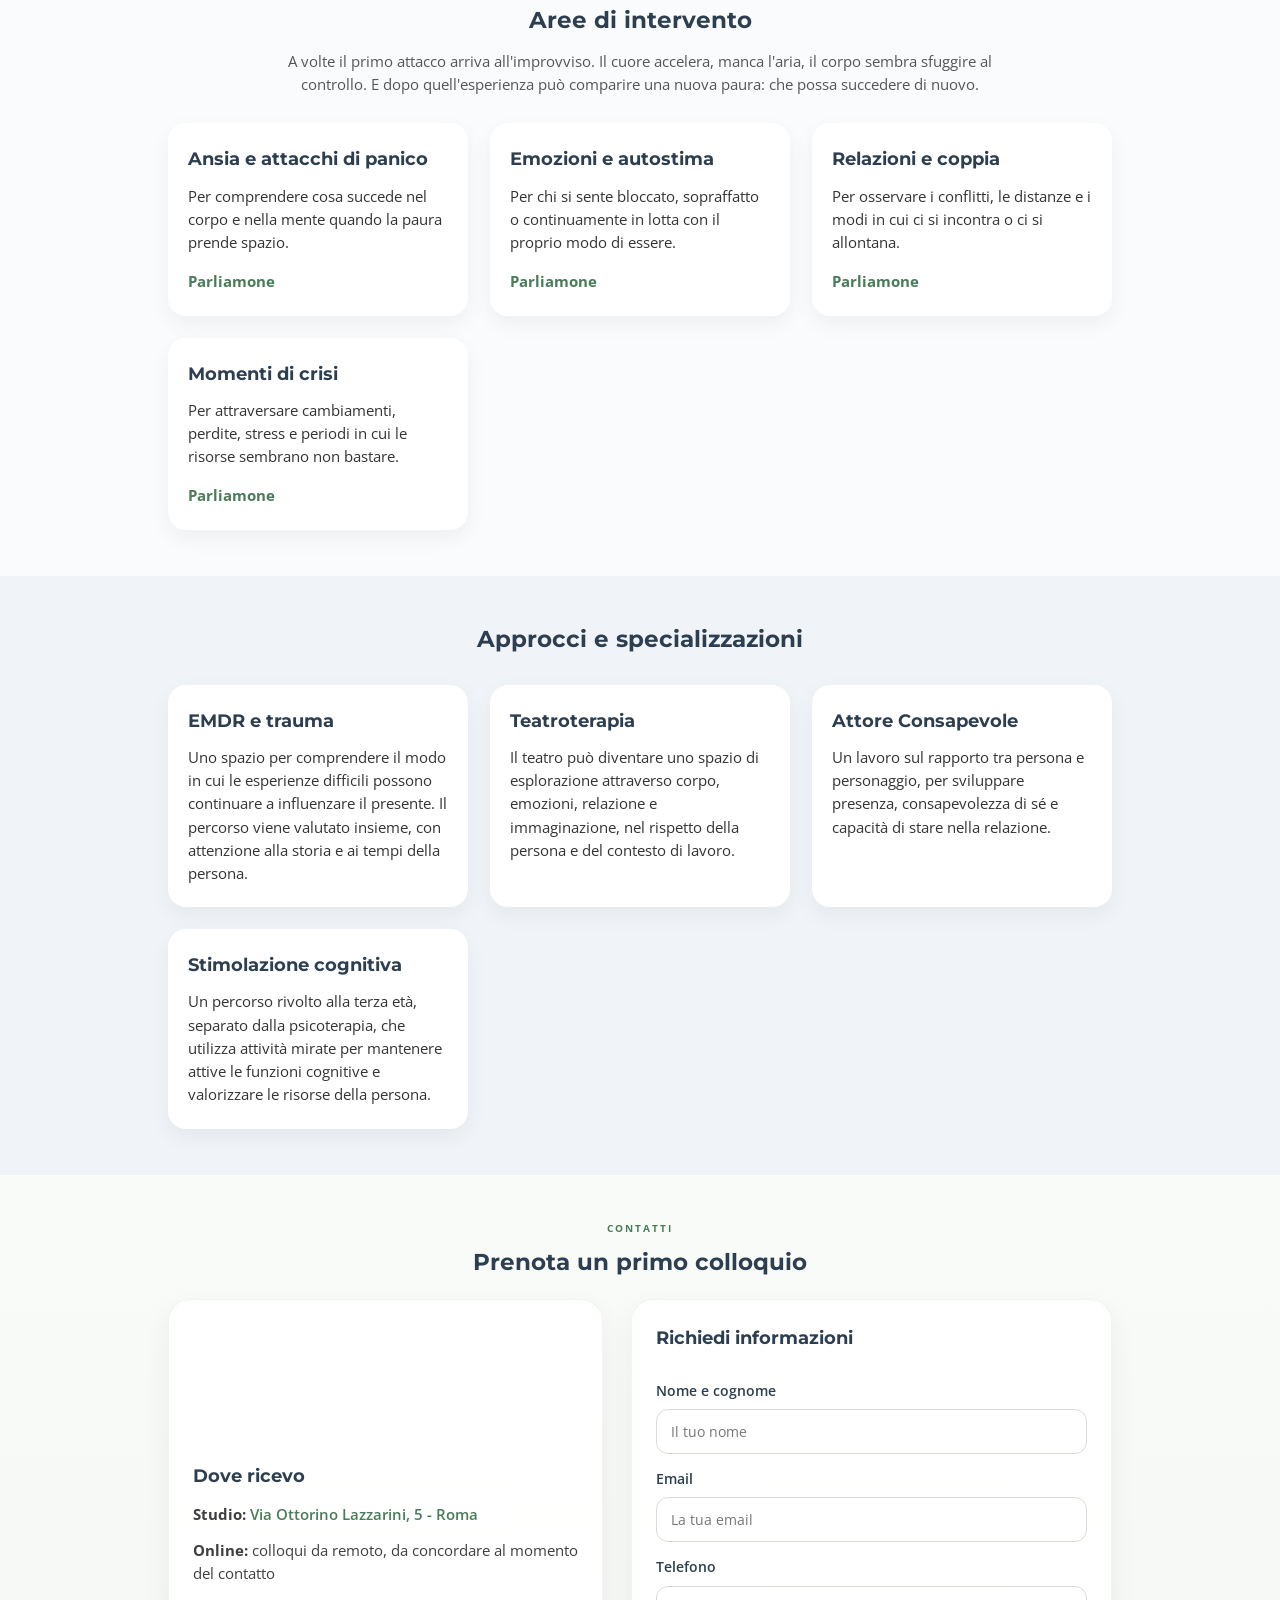
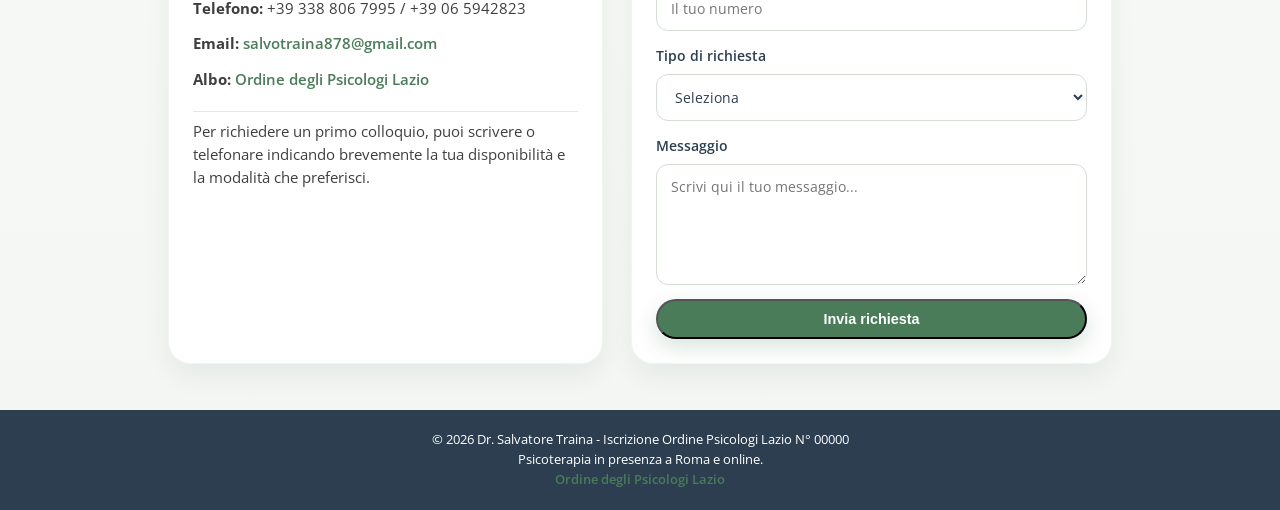
==== commit d9a2ba28: "Add files via upload" ====
--- a/index.html
+++ b/index.html
@@ -50,6 +50,238 @@
     </script>
 </head>
 
+<body>
+    <!-- Header & Navigazione -->
+    <header class="navbar">
+        <div class="container nav-container">
+            <a href="#" class="logo">Dr. Salvatore Traina <span>Psicologo a Roma</span></a>
+            <nav class="desktop-nav" aria-label="Navigazione principale">
+                <ul class="nav-links">
+                    <li><a href="#chi-sono">Chi sono</a></li>
+                    <li><a href="#psicoterapia">Psicoterapia</a></li>
+                    <li><a href="#aree">Aree di intervento</a></li>
+                    <li><a href="#approcci">Approcci</a></li>
+                    <li><a href="#contatti" class="btn-nav">Prenota Colloquio</a></li>
+                </ul>
+            </nav>
+
+            <button class="mobile-menu-toggle" type="button" aria-label="Apri menu" aria-expanded="false">
+                <span></span>
+                <span></span>
+                <span></span>
+            </button>
+        </div>
+    </header>
+
+    <div class="mobile-menu-backdrop" aria-hidden="true"></div>
+
+    <nav class="mobile-nav-panel" aria-label="Menu mobile">
+        <ul class="nav-links-mobile">
+            <li><a href="#chi-sono">Chi sono</a></li>
+            <li><a href="#psicoterapia">Psicoterapia</a></li>
+            <li><a href="#aree">Aree di intervento</a></li>
+            <li><a href="#approcci">Approcci</a></li>
+            <li><a href="#contatti" class="btn-nav">Prenota Colloquio</a></li>
+        </ul>
+    </nav>
+
+    <!-- Home -->
+    <section class="hero">
+        <div class="container hero-content">
+            <p class="eyebrow">Psicologo e Psicoterapeuta a Roma</p>
+            <h1>Ognuno di noi vede, sente e interpreta il mondo che ci circonda.</h1>
+            <p>Ma ne siamo sempre veramente consapevoli?</p>
+            <p class="hero-intro">Ti accompagno in uno spazio di ascolto e ricerca, per comprendere meglio ciò che vivi e il modo in cui ti relazioni con te stesso e con gli altri.</p>
+            <blockquote>La psicoterapia non è un rifugio. Spesso è anche scomoda. Ma se ci stai dentro e decidi di viverla, ha una forza sorprendente che poi ti porti per tutta la vita.</blockquote>
+            <div class="hero-buttons">
+                <a href="#psicoterapia" class="btn btn-primary">Scopri la psicoterapia</a>
+                <a href="#contatti" class="btn btn-secondary">Contatti</a>
+            </div>
+        </div>
+    </section>
+
+    <!-- Chi Sono -->
+    <section id="chi-sono" class="section">
+        <div class="container section-grid">
+            <div class="profile-photo">
+                <img src="foto.jpg" alt="Dr. Salvatore Traina">
+            </div>
+            <div class="text-block">
+                <h2>Chi sono</h2>
+                <p>Sono <strong>Salvatore “Salvo” Traina</strong>, psicologo e psicoterapeuta. Nel mio lavoro incontro persone che stanno attraversando un momento di difficoltà, una fase di cambiamento o il bisogno di guardare la propria esperienza da una prospettiva diversa.</p>
+                <p>La mia formazione e il percorso maturato  in ambito universitario e teatrale sono parte integrante del mio modo di lavorare.Queste esperienze hanno contribuito a sviluppare  nel tempo uno sguardo piu ampio e ontegrato sulla persona, sul corpo, sulle emozioni e sulle relazioni.</p>
+                <div class="tag-list">
+                    <span>Ascolto</span>
+                    <span>Consapevolezza</span>
+                    <span>Relazione</span>
+                    <span>Corpo</span>
+                </div>
+            </div>
+            <div class="info-card">
+                <h3>Come posso aiutarti</h3>
+                <ul>
+                    <li>✓ Dare un senso a ciò che stai vivendo</li>
+                    <li>✓ Comprendere emozioni e reazioni</li>
+                    <li>✓ Riconoscere bisogni e risorse</li>
+                    <li>✓ Costruire un percorso personale</li>
+                </ul>
+            </div>
+        </div>
+    </section>
+
+    <!-- Psicoterapia -->
+    <section id="psicoterapia" class="section bg-light">
+        <div class="container">
+            <h2 class="text-center">Psicoterapia</h2>
+            <p class="section-intro">La terapia è uno spazio in cui poter osservare ciò che accade dentro di sé con attenzione, senza dover avere subito tutte le risposte. È un lavoro condiviso, che richiede tempo, presenza e disponibilità a mettersi in discussione.</p>
+            <div class="feature-grid">
+                <div class="feature-card"><h3>Il primo incontro</h3><p>Il primo colloquio serve a conoscerci e a capire cosa ti porta a chiedere aiuto. Parleremo della situazione attuale, delle tue aspettative e di come potrebbe essere costruito il percorso.</p></div>
+                <div class="feature-card"><h3>Un percorso su misura</h3><p>Non esiste un modo identico di fare terapia per ogni persona. Il lavoro prende forma nella relazione e procede a partire dalla tua storia, dai tuoi tempi e dalle domande che porti.</p></div>
+                <div class="feature-card"><h3>Una relazione reale</h3><p>Lo spazio terapeutico è accogliente, ma non è una fuga dalla realtà. Può essere anche un luogo scomodo, dove incontrare aspetti di sé e trovare nuove possibilità.</p></div>
+            </div>
+        </div>
+    </section>
+
+    <!-- Aree di intervento -->
+    <section id="aree" class="section">
+        <div class="container">
+            <h2 class="text-center">Aree di intervento</h2>
+            <p class="section-intro">A volte il primo attacco arriva all'improvviso. Il cuore accelera, manca l'aria, il corpo sembra sfuggire al controllo. E dopo quell'esperienza può comparire una nuova paura: che possa succedere di nuovo.</p>
+            <div class="cards-grid">
+                <a class="card card-link" href="#contatti"><h3>Ansia e attacchi di panico</h3><p>Per comprendere cosa succede nel corpo e nella mente quando la paura prende spazio.</p><span>Parliamone</span></a>
+                <a class="card card-link" href="#contatti"><h3>Emozioni e autostima</h3><p>Per chi si sente bloccato, sopraffatto o continuamente in lotta con il proprio modo di essere.</p><span>Parliamone</span></a>
+                <a class="card card-link" href="#contatti"><h3>Relazioni e coppia</h3><p>Per osservare i conflitti, le distanze e i modi in cui ci si incontra o ci si allontana.</p><span>Parliamone</span></a>
+                <a class="card card-link" href="#contatti"><h3>Momenti di crisi</h3><p>Per attraversare cambiamenti, perdite, stress e periodi in cui le risorse sembrano non bastare.</p><span>Parliamone</span></a>
+            </div>
+        </div>
+    </section>
+
+    <!-- Approcci e specializzazioni -->
+    <section id="approcci" class="section bg-light">
+        <div class="container">
+            <h2 class="text-center">Approcci e specializzazioni</h2>
+            <div class="cards-grid">
+                <div class="card">
+                    <h3>EMDR e trauma</h3>
+                    <p>Uno spazio per comprendere il modo in cui le esperienze difficili possono continuare a influenzare il presente. Il percorso viene valutato insieme, con attenzione alla storia e ai tempi della persona.</p>
+                </div>
+                <div class="card">
+                    <h3>Teatroterapia</h3>
+                    <p>Il teatro può diventare uno spazio di esplorazione attraverso corpo, emozioni, relazione e immaginazione, nel rispetto della persona e del contesto di lavoro.</p>
+                </div>
+                <div class="card">
+                    <h3>Attore Consapevole</h3>
+                    <p>Un lavoro sul rapporto tra persona e personaggio, per sviluppare presenza, consapevolezza di sé e capacità di stare nella relazione.</p>
+                </div>
+                <div class="card">
+                    <h3>Stimolazione cognitiva</h3>
+                    <p>Un percorso rivolto alla terza età, separato dalla psicoterapia, che utilizza attività mirate per mantenere attive le funzioni cognitive e valorizzare le risorse della persona.</p>
+                </div>
+            </div>
+        </div>
+    </section>
+
+    <!-- Contatti -->
+    <section id="contatti" class="section contact-section">
+        <div class="container">
+            <div class="section-heading">
+                <p class="eyebrow eyebrow-small">Contatti</p>
+                <h2 class="text-center">Prenota un primo colloquio</h2>
+            </div>
+
+            <div class="contact-grid">
+                <div class="contact-info">
+                    <div class="contact-card">
+                        <h3>Dove ricevo</h3>
+                        <p><strong>Studio:</strong> <a class="contact-link" href="https://www.google.com/maps/search/?api=1&query=Via+Ottorino+Lazzarini+5+Roma" target="_blank" rel="noopener">Via Ottorino Lazzarini, 5 - Roma</a></p>
+                        <p><strong>Online:</strong> colloqui da remoto, da concordare al momento del contatto</p>
+                        <p><strong>Telefono:</strong> <span href="tel:+393388067995">+39 338 806 7995</span> / <span href="tel:+39065942823" >+39 06 5942823</span></p>
+                        <p><strong>Email:</strong> <a href="mailto:salvotraina878@gmail.com" class="contact-link">salvotraina878@gmail.com</a></p>
+                        <p><strong>Albo:</strong> <a class="contact-link" href="https://ordinepsicologilazio.it/albo/salvatoretraina#nota-1" target="_blank" rel="noopener">Ordine degli Psicologi Lazio</a></p>
+                        <p class="contact-note">Per richiedere un primo colloquio, puoi scrivere o telefonare indicando brevemente la tua disponibilità e la modalità che preferisci.</p>
+                    </div>
+
+                </div>
+
+                <form class="contact-form" action="https://formspree.io/f/xjykplrg" method="POST">
+                    <h3>Richiedi informazioni</h3>
+                    <input type="hidden" name="_captcha" value="false">
+                    <input type="hidden" name="_subject" value="Nuova richiesta dal sito web - Dr. Salvatore Traina">
+                    <input type="hidden" name="_template" value="table">
+                    <input type="hidden" name="_next" value="https://salvatoretraina.it/index1.html">
+
+                    <label>
+                        <span>Nome e cognome</span>
+                        <input type="text" name="nome" placeholder="Il tuo nome" required>
+                    </label>
+
+                    <label>
+                        <span>Email</span>
+                        <input type="email" name="email" placeholder="La tua email" required>
+                    </label>
+
+                    <label>
+                        <span>Telefono</span>
+                        <input type="tel" name="telefono" placeholder="Il tuo numero" required>
+                    </label>
+
+                    <label>
+                        <span>Tipo di richiesta</span>
+                        <select name="interesse" required>
+                            <option value="">Seleziona</option>
+                            <option value="Primo colloquio">Primo colloquio</option>
+                            <option value="Psicoterapia individuale">Psicoterapia individuale</option>
+                            <option value="Coppia">Coppia</option>
+                            <option value="Ansia e panico">Ansia e panico</option>
+                            <option value="Altro">Altro</option>
+                        </select>
+                    </label>
+
+                    <label>
+                        <span>Messaggio</span>
+                        <textarea name="messaggio" rows="5" placeholder="Scrivi qui il tuo messaggio..." required></textarea>
+                    </label>
+
+                    <button type="submit" class="btn btn-primary">Invia richiesta</button>
+                </form>
+            </div>
+        </div>
+    </section>
+
+    <!-- Footer -->
+    <footer>
+        <div class="container footer-content">
+            <p>&copy; 2026 Dr. Salvatore Traina - Iscrizione Ordine Psicologi Lazio N° 00000</p>
+            <p>Psicoterapia in presenza a Roma e online.</p>
+            <p><a href="https://ordinepsicologilazio.it/albo/salvatoretraina#nota-1" target="_blank" rel="noopener" class="contact-link">Ordine degli Psicologi Lazio</a></p>
+        </div>
+    </footer>
+
+    <script>
+        const toggle = document.querySelector('.mobile-menu-toggle');
+        const backdrop = document.querySelector('.mobile-menu-backdrop');
+        const mobilePanel = document.querySelector('.mobile-nav-panel');
+        const mobileLinks = document.querySelectorAll('.nav-links-mobile a');
+
+        function setMenuState(isOpen) {
+            toggle.classList.toggle('is-open', isOpen);
+            toggle.setAttribute('aria-expanded', String(isOpen));
+            document.body.classList.toggle('menu-open', isOpen);
+            backdrop.classList.toggle('visible', isOpen);
+            mobilePanel.classList.toggle('open', isOpen);
+        }
+
+        toggle.addEventListener('click', () => {
+            const isOpen = !toggle.classList.contains('is-open');
+            setMenuState(isOpen);
+        });
+
+        backdrop.addEventListener('click', () => setMenuState(false));
+
+        mobileLinks.forEach(link => {
+            link.addEventListener('click', () => setMenuState(false));
+        });
+    </script>
 <script>
   const form = document.querySelector('form[action*="formspree.io"]');
   form.addEventListener('submit', async (e) => {
@@ -67,238 +299,5 @@
     }
   });
 </script>
-<body>
-    <!-- Header & Navigazione -->
-    <header class="navbar">
-        <div class="container nav-container">
-            <a href="#" class="logo">Dr. Salvatore Traina <span>Psicologo a Roma</span></a>
-            <nav class="desktop-nav" aria-label="Navigazione principale">
-                <ul class="nav-links">
-                    <li><a href="#chi-sono">Chi sono</a></li>
-                    <li><a href="#psicoterapia">Psicoterapia</a></li>
-                    <li><a href="#aree">Aree di intervento</a></li>
-                    <li><a href="#approcci">Approcci</a></li>
-                    <li><a href="#contatti" class="btn-nav">Prenota Colloquio</a></li>
-                </ul>
-            </nav>
-
-            <button class="mobile-menu-toggle" type="button" aria-label="Apri menu" aria-expanded="false">
-                <span></span>
-                <span></span>
-                <span></span>
-            </button>
-        </div>
-    </header>
-
-    <div class="mobile-menu-backdrop" aria-hidden="true"></div>
-
-    <nav class="mobile-nav-panel" aria-label="Menu mobile">
-        <ul class="nav-links-mobile">
-            <li><a href="#chi-sono">Chi sono</a></li>
-            <li><a href="#psicoterapia">Psicoterapia</a></li>
-            <li><a href="#aree">Aree di intervento</a></li>
-            <li><a href="#approcci">Approcci</a></li>
-            <li><a href="#contatti" class="btn-nav">Prenota Colloquio</a></li>
-        </ul>
-    </nav>
-
-    <!-- Home -->
-    <section class="hero">
-        <div class="container hero-content">
-            <p class="eyebrow">Psicologo e Psicoterapeuta a Roma</p>
-            <h1>Ognuno di noi vede, sente e interpreta il mondo che ci circonda.</h1>
-            <p>Ma ne siamo sempre veramente consapevoli?</p>
-            <p class="hero-intro">Sono Salvatore “Salvo” Traina, psicologo e psicoterapeuta. Ti accompagno in uno spazio di ascolto e ricerca, per comprendere meglio ciò che vivi e il modo in cui ti relazioni con te stesso e con gli altri.</p>
-            <blockquote>La psicoterapia non è un rifugio. Spesso è anche scomoda. Ma se ci stai dentro e decidi di viverla, ha una forza sorprendente che poi ti porti per tutta la vita.</blockquote>
-            <div class="hero-buttons">
-                <a href="#psicoterapia" class="btn btn-primary">Scopri la psicoterapia</a>
-                <a href="#contatti" class="btn btn-secondary">Contatti</a>
-            </div>
-        </div>
-    </section>
-
-    <!-- Chi Sono -->
-    <section id="chi-sono" class="section">
-        <div class="container section-grid">
-            <div class="profile-photo">
-                <img src="foto.jpg" alt="Dr. Salvatore Traina">
-            </div>
-            <div class="text-block">
-                <h2>Chi sono</h2>
-                <p>Sono <strong>Salvatore “Salvo” Traina</strong>, psicologo e psicoterapeuta. Nel mio lavoro incontro persone che stanno attraversando un momento di difficoltà, una fase di cambiamento o il bisogno di guardare la propria esperienza da una prospettiva diversa.</p>
-                <p>La mia formazione e il percorso maturato  in ambito universitario e teatrale sono parte integrante del mio modo di lavorare.Queste esperienze hanno contribuito a sviluppare  nel tempo uno sguardo piu ampio e ontegrato sulla persona, sul corpo, sulle emozioni e sulle relazioni.</p>
-                <div class="tag-list">
-                    <span>Ascolto</span>
-                    <span>Consapevolezza</span>
-                    <span>Relazione</span>
-                    <span>Corpo</span>
-                </div>
-            </div>
-            <div class="info-card">
-                <h3>Come posso aiutarti</h3>
-                <ul>
-                    <li>✓ Dare un senso a ciò che stai vivendo</li>
-                    <li>✓ Comprendere emozioni e reazioni</li>
-                    <li>✓ Riconoscere bisogni e risorse</li>
-                    <li>✓ Costruire un percorso personale</li>
-                </ul>
-            </div>
-        </div>
-    </section>
-
-    <!-- Psicoterapia -->
-    <section id="psicoterapia" class="section bg-light">
-        <div class="container">
-            <h2 class="text-center">Psicoterapia</h2>
-            <p class="section-intro">La terapia è uno spazio in cui poter osservare ciò che accade dentro di sé con attenzione, senza dover avere subito tutte le risposte. È un lavoro condiviso, che richiede tempo, presenza e disponibilità a mettersi in discussione.</p>
-            <div class="feature-grid">
-                <div class="feature-card"><h3>Il primo incontro</h3><p>Il primo colloquio serve a conoscerci e a capire cosa ti porta a chiedere aiuto. Parleremo della situazione attuale, delle tue aspettative e di come potrebbe essere costruito il percorso.</p></div>
-                <div class="feature-card"><h3>Un percorso su misura</h3><p>Non esiste un modo identico di fare terapia per ogni persona. Il lavoro prende forma nella relazione e procede a partire dalla tua storia, dai tuoi tempi e dalle domande che porti.</p></div>
-                <div class="feature-card"><h3>Una relazione reale</h3><p>Lo spazio terapeutico è accogliente, ma non è una fuga dalla realtà. Può essere anche un luogo scomodo, dove incontrare aspetti di sé e trovare nuove possibilità.</p></div>
-            </div>
-        </div>
-    </section>
-
-    <!-- Aree di intervento -->
-    <section id="aree" class="section">
-        <div class="container">
-            <h2 class="text-center">Aree di intervento</h2>
-            <p class="section-intro">A volte il primo attacco arriva all'improvviso. Il cuore accelera, manca l'aria, il corpo sembra sfuggire al controllo. E dopo quell'esperienza può comparire una nuova paura: che possa succedere di nuovo.</p>
-            <div class="cards-grid">
-                <a class="card card-link" href="#contatti"><h3>Ansia e attacchi di panico</h3><p>Per comprendere cosa succede nel corpo e nella mente quando la paura prende spazio.</p><span>Parliamone</span></a>
-                <a class="card card-link" href="#contatti"><h3>Emozioni e autostima</h3><p>Per chi si sente bloccato, sopraffatto o continuamente in lotta con il proprio modo di essere.</p><span>Parliamone</span></a>
-                <a class="card card-link" href="#contatti"><h3>Relazioni e coppia</h3><p>Per osservare i conflitti, le distanze e i modi in cui ci si incontra o ci si allontana.</p><span>Parliamone</span></a>
-                <a class="card card-link" href="#contatti"><h3>Momenti di crisi</h3><p>Per attraversare cambiamenti, perdite, stress e periodi in cui le risorse sembrano non bastare.</p><span>Parliamone</span></a>
-            </div>
-        </div>
-    </section>
-
-    <!-- Approcci e specializzazioni -->
-    <section id="approcci" class="section bg-light">
-        <div class="container">
-            <h2 class="text-center">Approcci e specializzazioni</h2>
-            <div class="cards-grid">
-                <div class="card">
-                    <h3>EMDR e trauma</h3>
-                    <p>Uno spazio per comprendere il modo in cui le esperienze difficili possono continuare a influenzare il presente. Il percorso viene valutato insieme, con attenzione alla storia e ai tempi della persona.</p>
-                </div>
-                <div class="card">
-                    <h3>Teatroterapia</h3>
-                    <p>Il teatro può diventare uno spazio di esplorazione attraverso corpo, emozioni, relazione e immaginazione, nel rispetto della persona e del contesto di lavoro.</p>
-                </div>
-                <div class="card">
-                    <h3>Attore Consapevole</h3>
-                    <p>Un lavoro sul rapporto tra persona e personaggio, per sviluppare presenza, consapevolezza di sé e capacità di stare nella relazione.</p>
-                </div>
-                <div class="card">
-                    <h3>Stimolazione cognitiva</h3>
-                    <p>Un percorso rivolto alla terza età, separato dalla psicoterapia, che utilizza attività mirate per mantenere attive le funzioni cognitive e valorizzare le risorse della persona.</p>
-                </div>
-            </div>
-        </div>
-    </section>
-
-    <!-- Contatti -->
-    <section id="contatti" class="section contact-section">
-        <div class="container">
-            <div class="section-heading">
-                <p class="eyebrow eyebrow-small">Contatti</p>
-                <h2 class="text-center">Prenota un primo colloquio</h2>
-            </div>
-
-            <div class="contact-grid">
-                <div class="contact-info">
-                    <div class="contact-card">
-                        <h3>Dove ricevo</h3>
-                        <p><strong>Studio:</strong> <a class="contact-link" href="https://www.google.com/maps/search/?api=1&query=Via+Ottorino+Lazzarini+5+Roma" target="_blank" rel="noopener">Via Ottorino Lazzarini, 5 - Roma</a></p>
-                        <p><strong>Online:</strong> colloqui da remoto, da concordare al momento del contatto</p>
-                        <p><strong>Telefono:</strong> <a href="tel:+393388067995" class="contact-link">+39 338 806 7995</a> / <a href="tel:+39065942823" class="contact-link">+39 06 5942823</a></p>
-                        <p><strong>Email:</strong> <a href="mailto:salvotraina878@gmail.com" class="contact-link">salvotraina878@gmail.com</a></p>
-                        <p><strong>Albo:</strong> <a class="contact-link" href="https://ordinepsicologilazio.it/albo/salvatoretraina#nota-1" target="_blank" rel="noopener">Ordine degli Psicologi Lazio</a></p>
-                        <p class="contact-note">Per richiedere un primo colloquio, puoi scrivere o telefonare indicando brevemente la tua disponibilità e la modalità che preferisci.</p>
-                    </div>
-
-                </div>
-
-                <form class="contact-form" action="https://formspree.io/f/xjykplrg" method="POST">
-                    <h3>Richiedi informazioni</h3>
-                    <input type="hidden" name="_captcha" value="false">
-                    <input type="hidden" name="_subject" value="Nuova richiesta dal sito web - Dr. Salvatore Traina">
-                    <input type="hidden" name="_template" value="table">
-                    <input type="hidden" name="_next" value="https://salvatoretraina.it/index1.html">
-
-                    <label>
-                        <span>Nome e cognome</span>
-                        <input type="text" name="nome" placeholder="Il tuo nome" required>
-                    </label>
-
-                    <label>
-                        <span>Email</span>
-                        <input type="email" name="email" placeholder="La tua email" required>
-                    </label>
-
-                    <label>
-                        <span>Telefono</span>
-                        <input type="tel" name="telefono" placeholder="Il tuo numero" required>
-                    </label>
-
-                    <label>
-                        <span>Tipo di richiesta</span>
-                        <select name="interesse" required>
-                            <option value="">Seleziona</option>
-                            <option value="Primo colloquio">Primo colloquio</option>
-                            <option value="Psicoterapia individuale">Psicoterapia individuale</option>
-                            <option value="Coppia">Coppia</option>
-                            <option value="Ansia e panico">Ansia e panico</option>
-                            <option value="Altro">Altro</option>
-                        </select>
-                    </label>
-
-                    <label>
-                        <span>Messaggio</span>
-                        <textarea name="messaggio" rows="5" placeholder="Scrivi qui il tuo messaggio..." required></textarea>
-                    </label>
-
-                    <button type="submit" class="btn btn-primary">Invia richiesta</button>
-                </form>
-            </div>
-        </div>
-    </section>
-
-    <!-- Footer -->
-    <footer>
-        <div class="container footer-content">
-            <p>&copy; 2026 Dr. Salvatore Traina - Iscrizione Ordine Psicologi Lazio N° 00000</p>
-            <p>Psicoterapia in presenza a Roma e online.</p>
-            <p><a href="https://ordinepsicologilazio.it/albo/salvatoretraina#nota-1" target="_blank" rel="noopener" class="contact-link">Ordine degli Psicologi Lazio</a></p>
-        </div>
-    </footer>
-
-    <script>
-        const toggle = document.querySelector('.mobile-menu-toggle');
-        const backdrop = document.querySelector('.mobile-menu-backdrop');
-        const mobilePanel = document.querySelector('.mobile-nav-panel');
-        const mobileLinks = document.querySelectorAll('.nav-links-mobile a');
-
-        function setMenuState(isOpen) {
-            toggle.classList.toggle('is-open', isOpen);
-            toggle.setAttribute('aria-expanded', String(isOpen));
-            document.body.classList.toggle('menu-open', isOpen);
-            backdrop.classList.toggle('visible', isOpen);
-            mobilePanel.classList.toggle('open', isOpen);
-        }
-
-        toggle.addEventListener('click', () => {
-            const isOpen = !toggle.classList.contains('is-open');
-            setMenuState(isOpen);
-        });
-
-        backdrop.addEventListener('click', () => setMenuState(false));
-
-        mobileLinks.forEach(link => {
-            link.addEventListener('click', () => setMenuState(false));
-        });
-    </script>
-
 </body>
 </html>
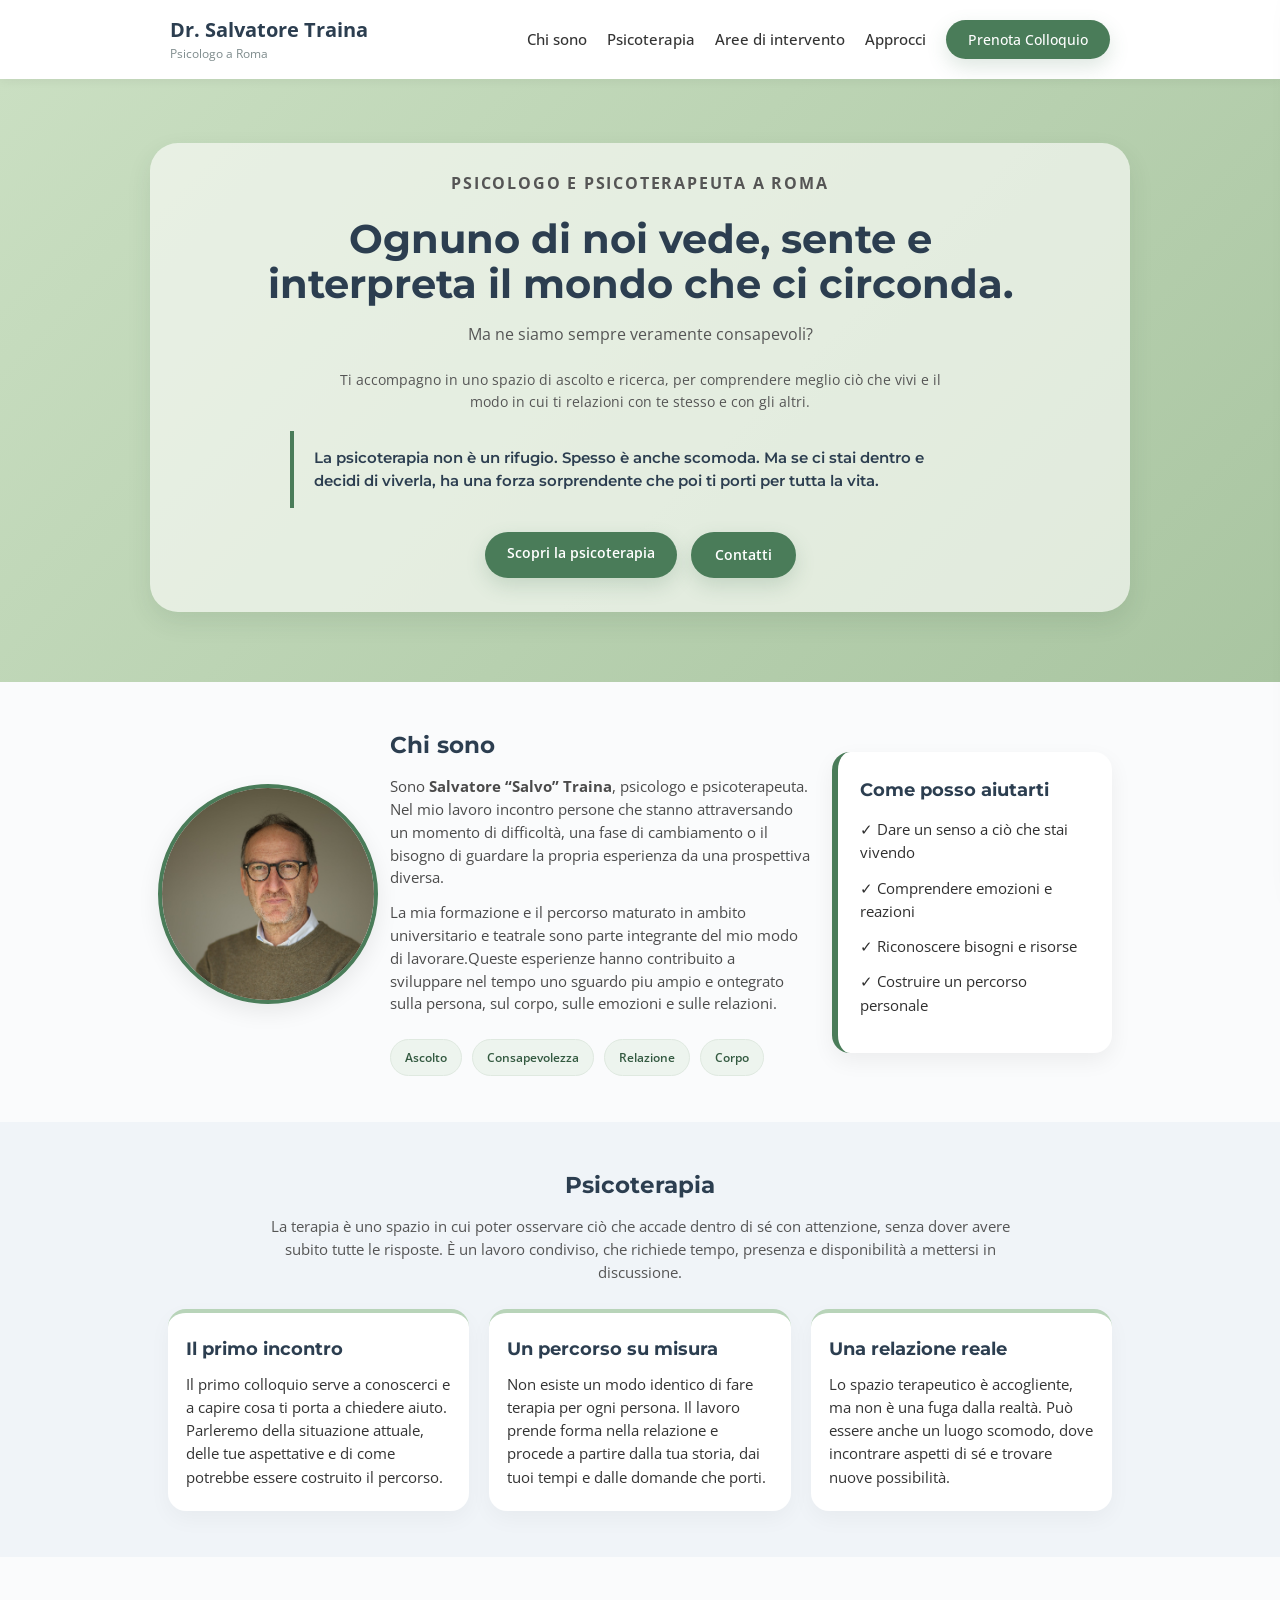
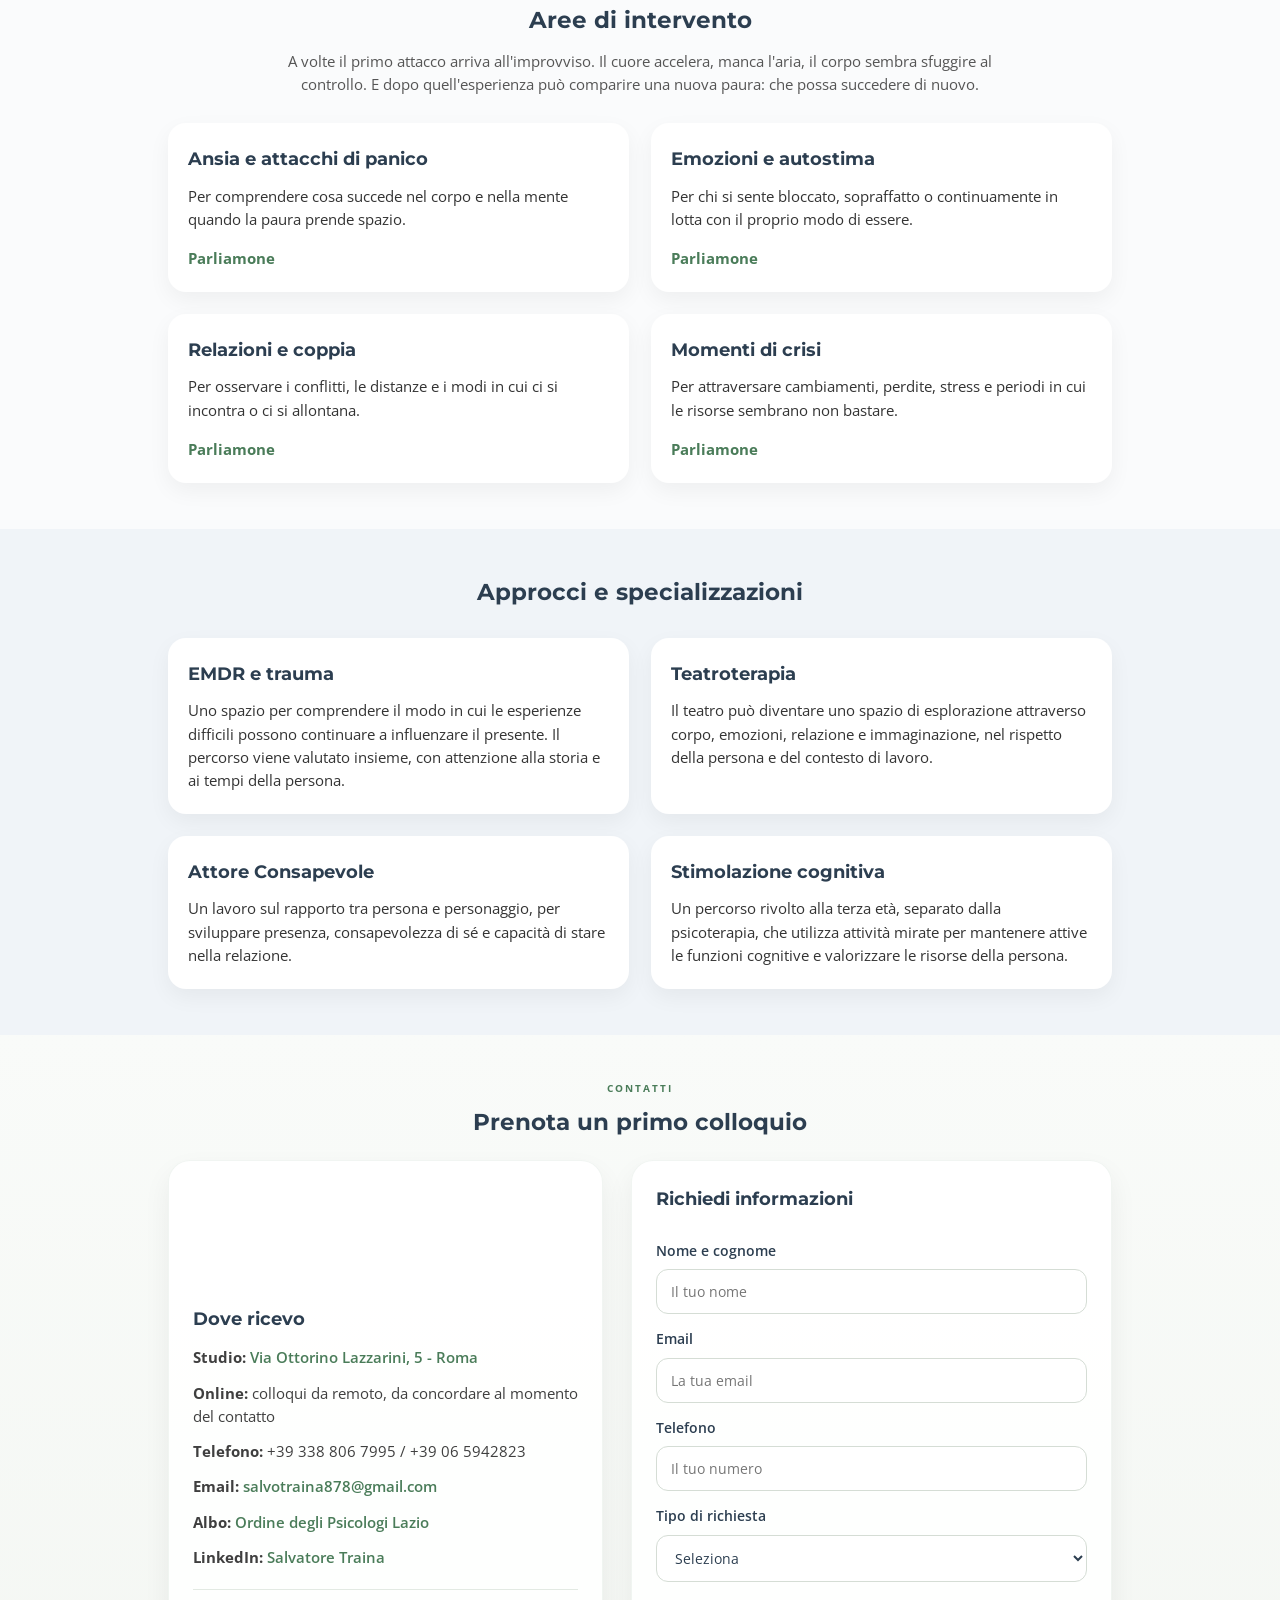
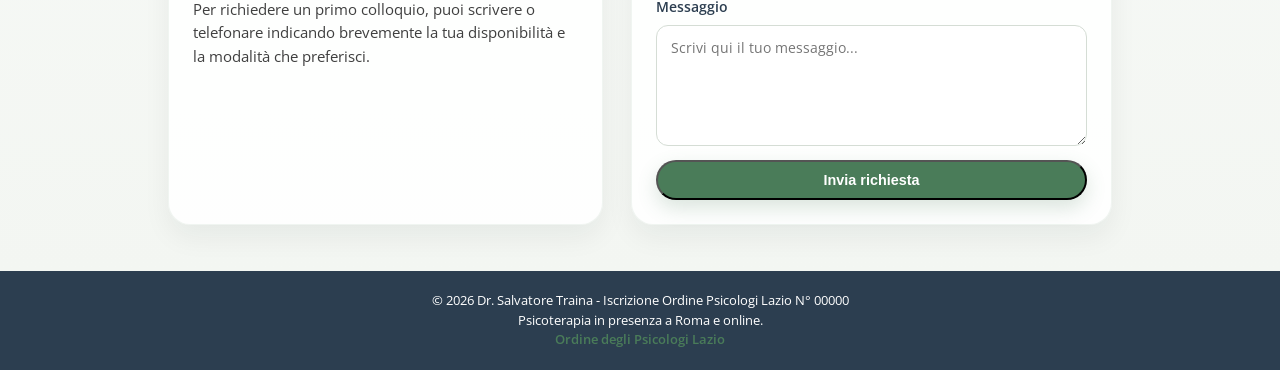
==== commit 399fb19e: "Add files via upload" ====
--- a/index.html
+++ b/index.html
@@ -198,6 +198,7 @@
                         <p><strong>Telefono:</strong> <span href="tel:+393388067995">+39 338 806 7995</span> / <span href="tel:+39065942823" >+39 06 5942823</span></p>
                         <p><strong>Email:</strong> <a href="mailto:salvotraina878@gmail.com" class="contact-link">salvotraina878@gmail.com</a></p>
                         <p><strong>Albo:</strong> <a class="contact-link" href="https://ordinepsicologilazio.it/albo/salvatoretraina#nota-1" target="_blank" rel="noopener">Ordine degli Psicologi Lazio</a></p>
+                        <p><strong>LinkedIn:</strong> <a class="contact-link" href="https://www.linkedin.com/in/salvatore-traina-9a300489/?skipRedirect=true&contentTrackingId=ZJd0AjXlQhiMS88UP1SF4w%3D%3D&viewName=premium-nav-upsell-text&upsellOrderOrigin=Tracking%3Av1%3Apremium_nav_upsell_text%3ANav%3AIn-Product" target="_blank" rel="noopener">Salvatore Traina</a></p>
                         <p class="contact-note">Per richiedere un primo colloquio, puoi scrivere o telefonare indicando brevemente la tua disponibilità e la modalità che preferisci.</p>
                     </div>
 
--- a/style.css
+++ b/style.css
@@ -310,7 +310,7 @@
 /* Cards Grid */
 .cards-grid {
     display: grid;
-    grid-template-columns: repeat(auto-fit, minmax(240px, 1fr));
+    grid-template-columns: repeat(2, minmax(0, 1fr));
     gap: 22px;
     margin-top: 28px;
 }
@@ -323,7 +323,8 @@
 }
 
 .card-link {
-    display: block;
+    display: flex;
+    flex-direction: column;
     transition: transform 0.25s ease, box-shadow 0.25s ease;
 }
 
@@ -334,7 +335,8 @@
 
 .card-link span {
     display: inline-block;
-    margin-top: 16px;
+    margin-top: auto;
+    padding-top: 16px;
     color: #4a7c59;
     font-weight: 700;
 }
@@ -443,6 +445,12 @@
 
 .contact-link:hover {
     text-decoration: underline;
+}
+
+@media (max-width: 600px) {
+    .cards-grid {
+        grid-template-columns: 1fr;
+    }
 }
 
 .contact-form {
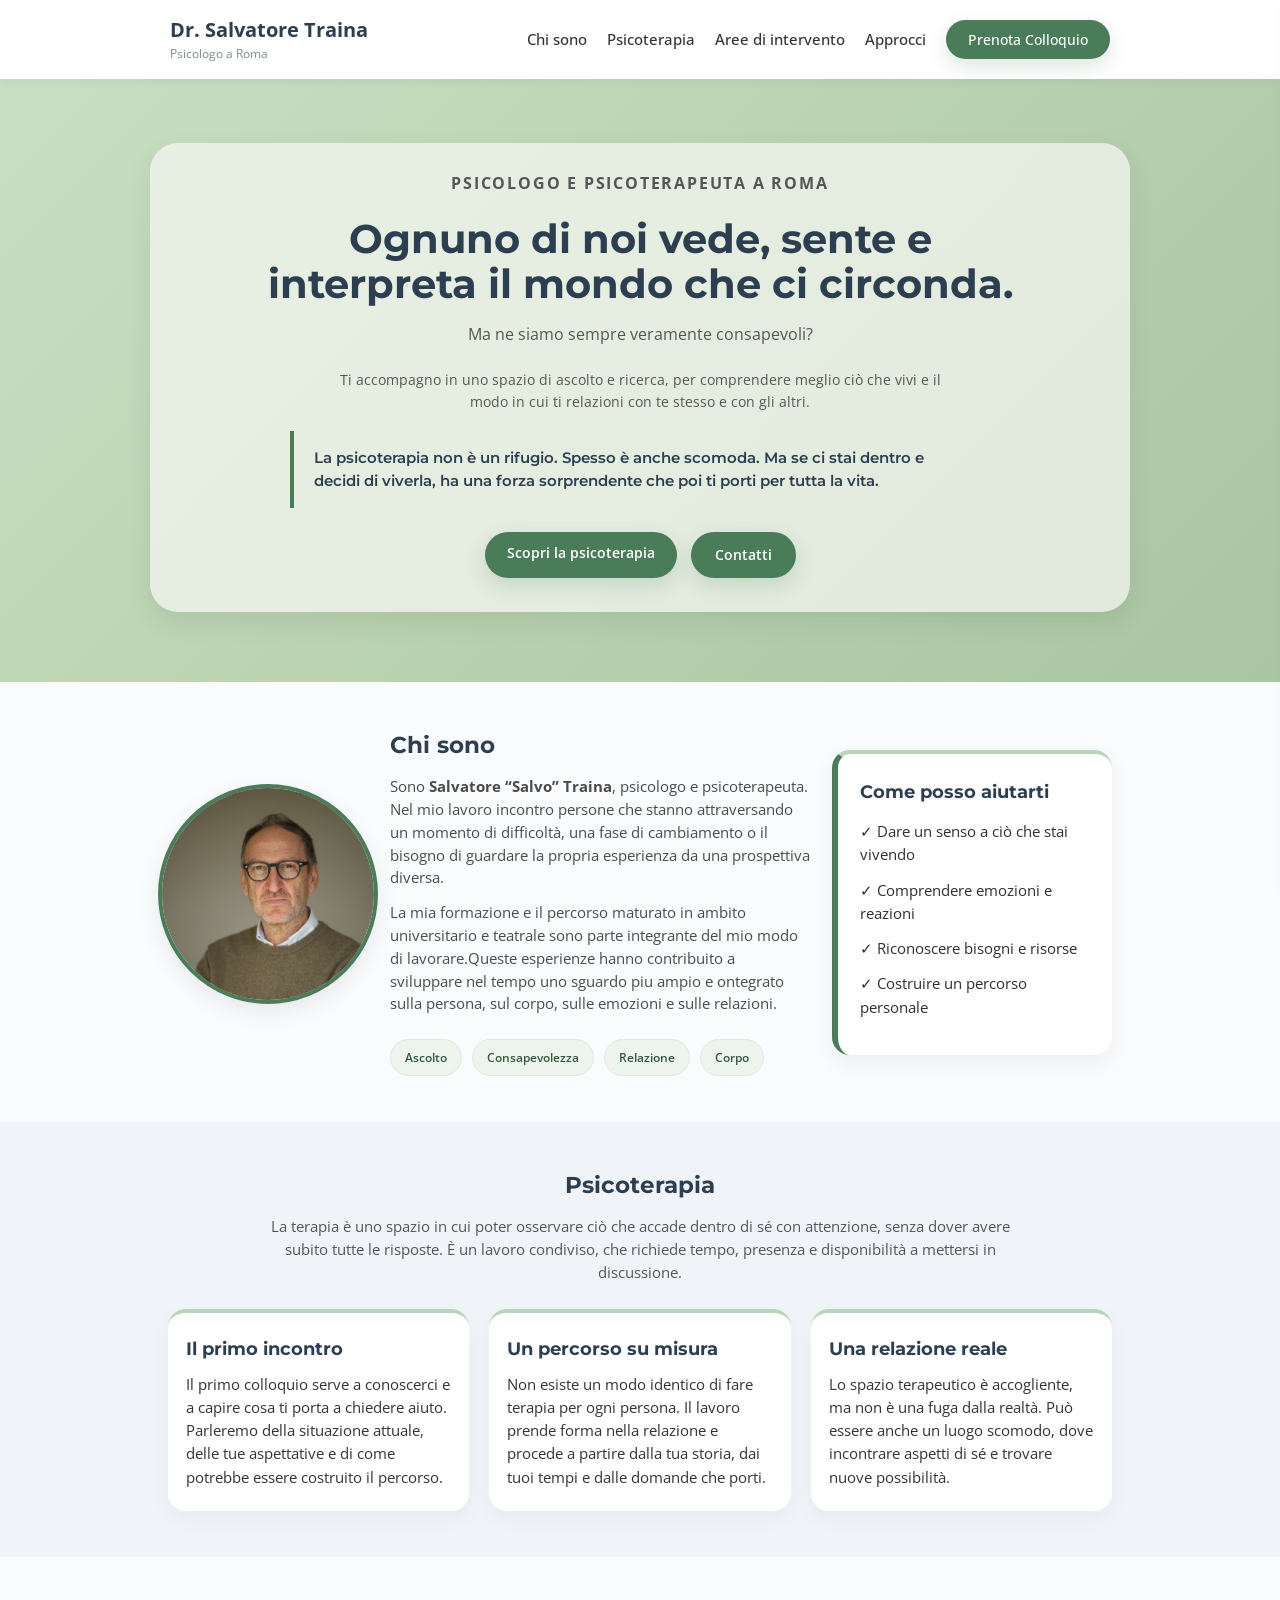
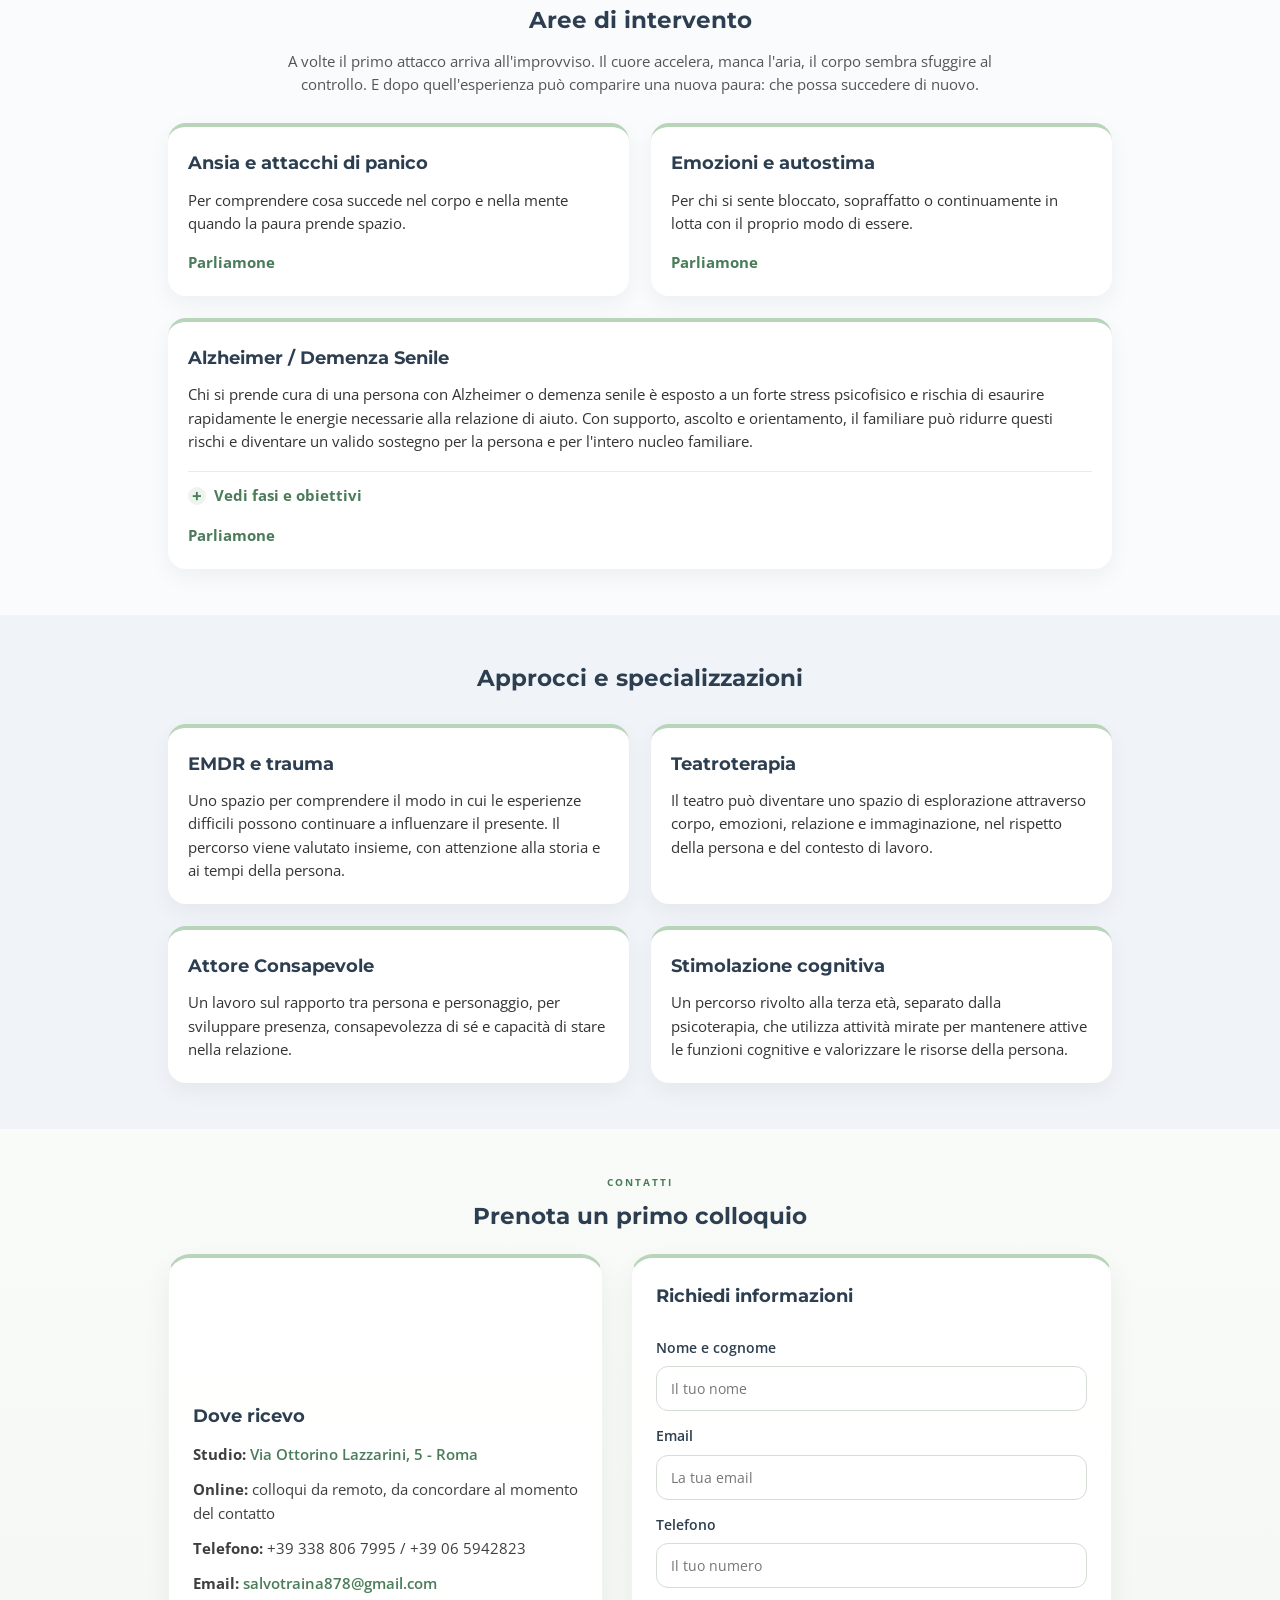
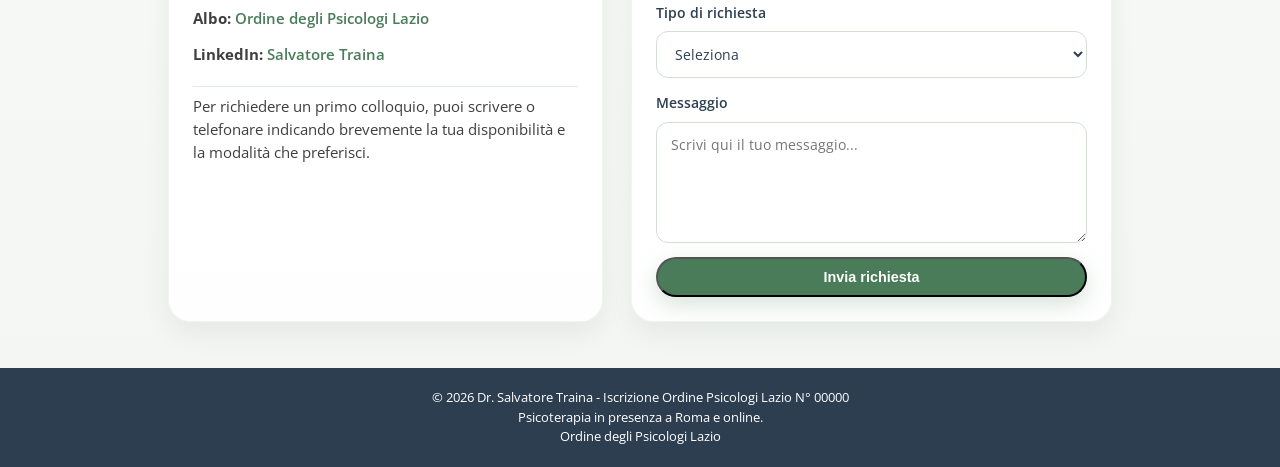
==== commit b777844f: "Add files via upload" ====
--- a/index.html
+++ b/index.html
@@ -150,8 +150,31 @@
             <div class="cards-grid">
                 <a class="card card-link" href="#contatti"><h3>Ansia e attacchi di panico</h3><p>Per comprendere cosa succede nel corpo e nella mente quando la paura prende spazio.</p><span>Parliamone</span></a>
                 <a class="card card-link" href="#contatti"><h3>Emozioni e autostima</h3><p>Per chi si sente bloccato, sopraffatto o continuamente in lotta con il proprio modo di essere.</p><span>Parliamone</span></a>
-                <a class="card card-link" href="#contatti"><h3>Relazioni e coppia</h3><p>Per osservare i conflitti, le distanze e i modi in cui ci si incontra o ci si allontana.</p><span>Parliamone</span></a>
-                <a class="card card-link" href="#contatti"><h3>Momenti di crisi</h3><p>Per attraversare cambiamenti, perdite, stress e periodi in cui le risorse sembrano non bastare.</p><span>Parliamone</span></a>
+                <div class="card alzheimer-card">
+                    <h3>Alzheimer / Demenza Senile</h3>
+                    <p>Chi si prende cura di una persona con Alzheimer o demenza senile è esposto a un forte stress psicofisico e rischia di esaurire rapidamente le energie necessarie alla relazione di aiuto. Con supporto, ascolto e orientamento, il familiare può ridurre questi rischi e diventare un valido sostegno per la persona e per l'intero nucleo familiare.</p>
+
+                    <details class="alzheimer-details">
+                        <summary>Vedi fasi e obiettivi</summary>
+                        <div class="alzheimer-panel">
+                            <h4>Fase I</h4>
+                            <p>Attività specifiche di stimolazione cognitiva per persone con demenza senile o Alzheimer.</p>
+                            <h4>Fase II</h4>
+                            <p>Formazione e informazione rivolte a familiari e badanti che assistono quotidianamente persone con deterioramento cognitivo e che spesso vivono la malattia con un senso di isolamento e solitudine.</p>
+                            <h4>Obiettivi</h4>
+                            <ul>
+                                <li>Esercizi per una corretta stimolazione cognitiva.</li>
+                                <li>Conoscere e migliorare le strategie di comunicazione verbale, non verbale e corporea.</li>
+                                <li>Comprendere cosa è utile sapere e fare per chi si prende cura di una persona con demenza.</li>
+                                <li>Individuare le risorse da attivare e conoscere le fasi della malattia.</li>
+                                <li>Proteggersi per non esaurire le proprie energie.</li>
+                                <li>Affrontare la solitudine legata alla malattia.</li>
+                            </ul>
+                        </div>
+                    </details>
+
+                    <a class="card-link-link" href="#contatti">Parliamone</a>
+                </div>
             </div>
         </div>
     </section>
--- a/style.css
+++ b/style.css
@@ -322,6 +322,71 @@
     box-shadow: 0 8px 22px rgba(0,0,0,0.05);
 }
 
+.alzheimer-card {
+    grid-column: 1 / -1;
+}
+
+.alzheimer-details {
+    margin-top: 18px;
+    border-top: 1px solid #e7ece7;
+    padding-top: 12px;
+}
+
+.alzheimer-details summary {
+    list-style: none;
+    cursor: pointer;
+    color: #4a7c59;
+    font-weight: 700;
+    display: inline-flex;
+    align-items: center;
+    gap: 8px;
+}
+
+.alzheimer-details summary::-webkit-details-marker {
+    display: none;
+}
+
+.alzheimer-details summary::before {
+    content: "+";
+    display: inline-flex;
+    align-items: center;
+    justify-content: center;
+    width: 18px;
+    height: 18px;
+    border-radius: 50%;
+    background: #edf4ee;
+    color: #4a7c59;
+    font-size: 1.1rem;
+    line-height: 1;
+}
+
+.alzheimer-details[open] summary::before {
+    content: "−";
+}
+
+.alzheimer-panel {
+    margin-top: 14px;
+    padding-top: 12px;
+    border-top: 1px solid #eff3ef;
+}
+
+.alzheimer-panel h4 {
+    font-size: 1rem;
+    margin: 16px 0 8px;
+    color: #2c3e50;
+}
+
+.alzheimer-panel ul {
+    margin-left: 18px;
+    padding-left: 0;
+    list-style: disc;
+}
+
+.alzheimer-panel li {
+    margin-bottom: 8px;
+    color: #4b4b4b;
+}
+
 .card-link {
     display: flex;
     flex-direction: column;
@@ -339,6 +404,17 @@
     padding-top: 16px;
     color: #4a7c59;
     font-weight: 700;
+}
+
+.card-link-link {
+    display: inline-block;
+    margin-top: 16px;
+    color: #4a7c59;
+    font-weight: 700;
+}
+
+.card-link-link:hover {
+    text-decoration: underline;
 }
 
 /* Sfide */
@@ -417,6 +493,14 @@
 .contact-card h3,
 .contact-form h3 {
     margin-bottom: 14px;
+}
+
+.info-card,
+.card,
+.challenge-item,
+.contact-card,
+.contact-form {
+    border-top: 4px solid #b8d4b9;
 }
 
 .contact-info p {
@@ -514,6 +598,13 @@
     text-align: center;
     padding: 20px 0;
     font-size: 0.85rem;
+}
+
+footer .contact-link,
+footer .contact-link:hover {
+    color: #ffffff;
+    font-weight: inherit;
+    text-decoration: none;
 }
 
 .mobile-menu-toggle {
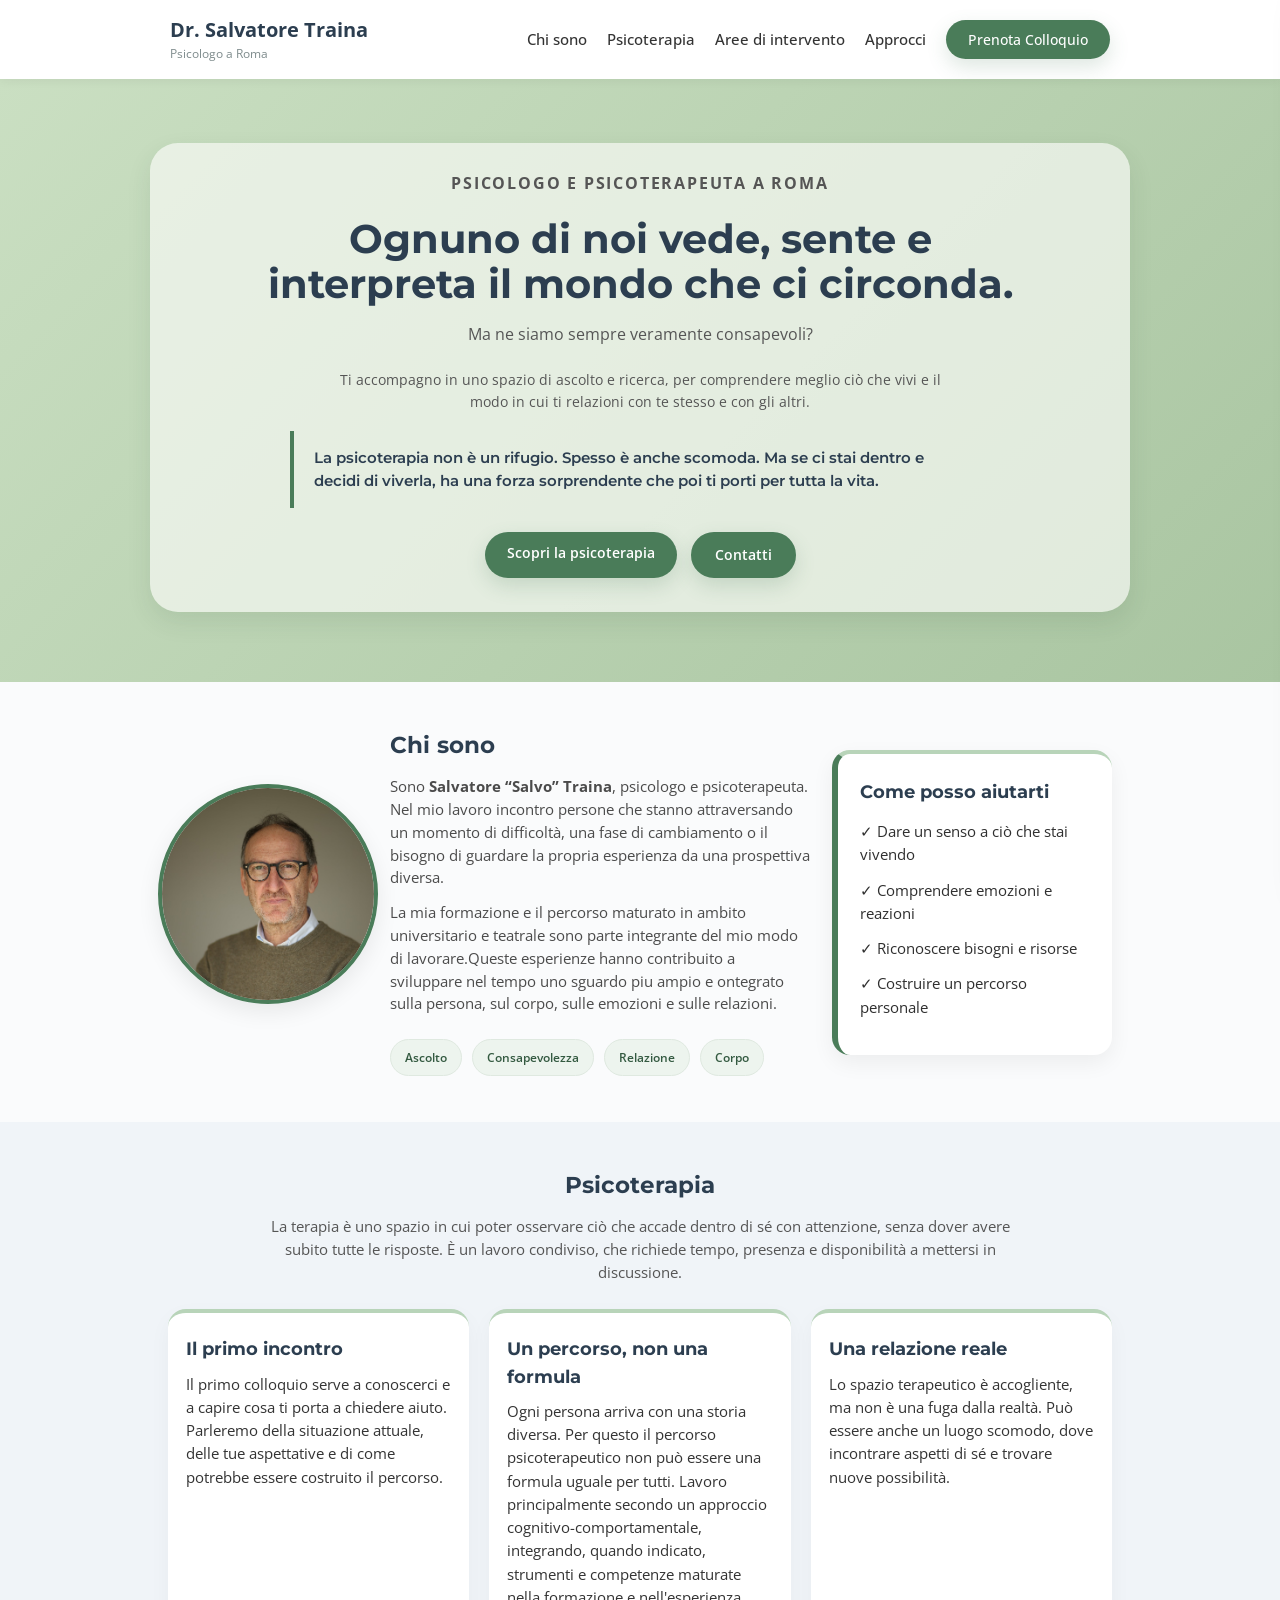
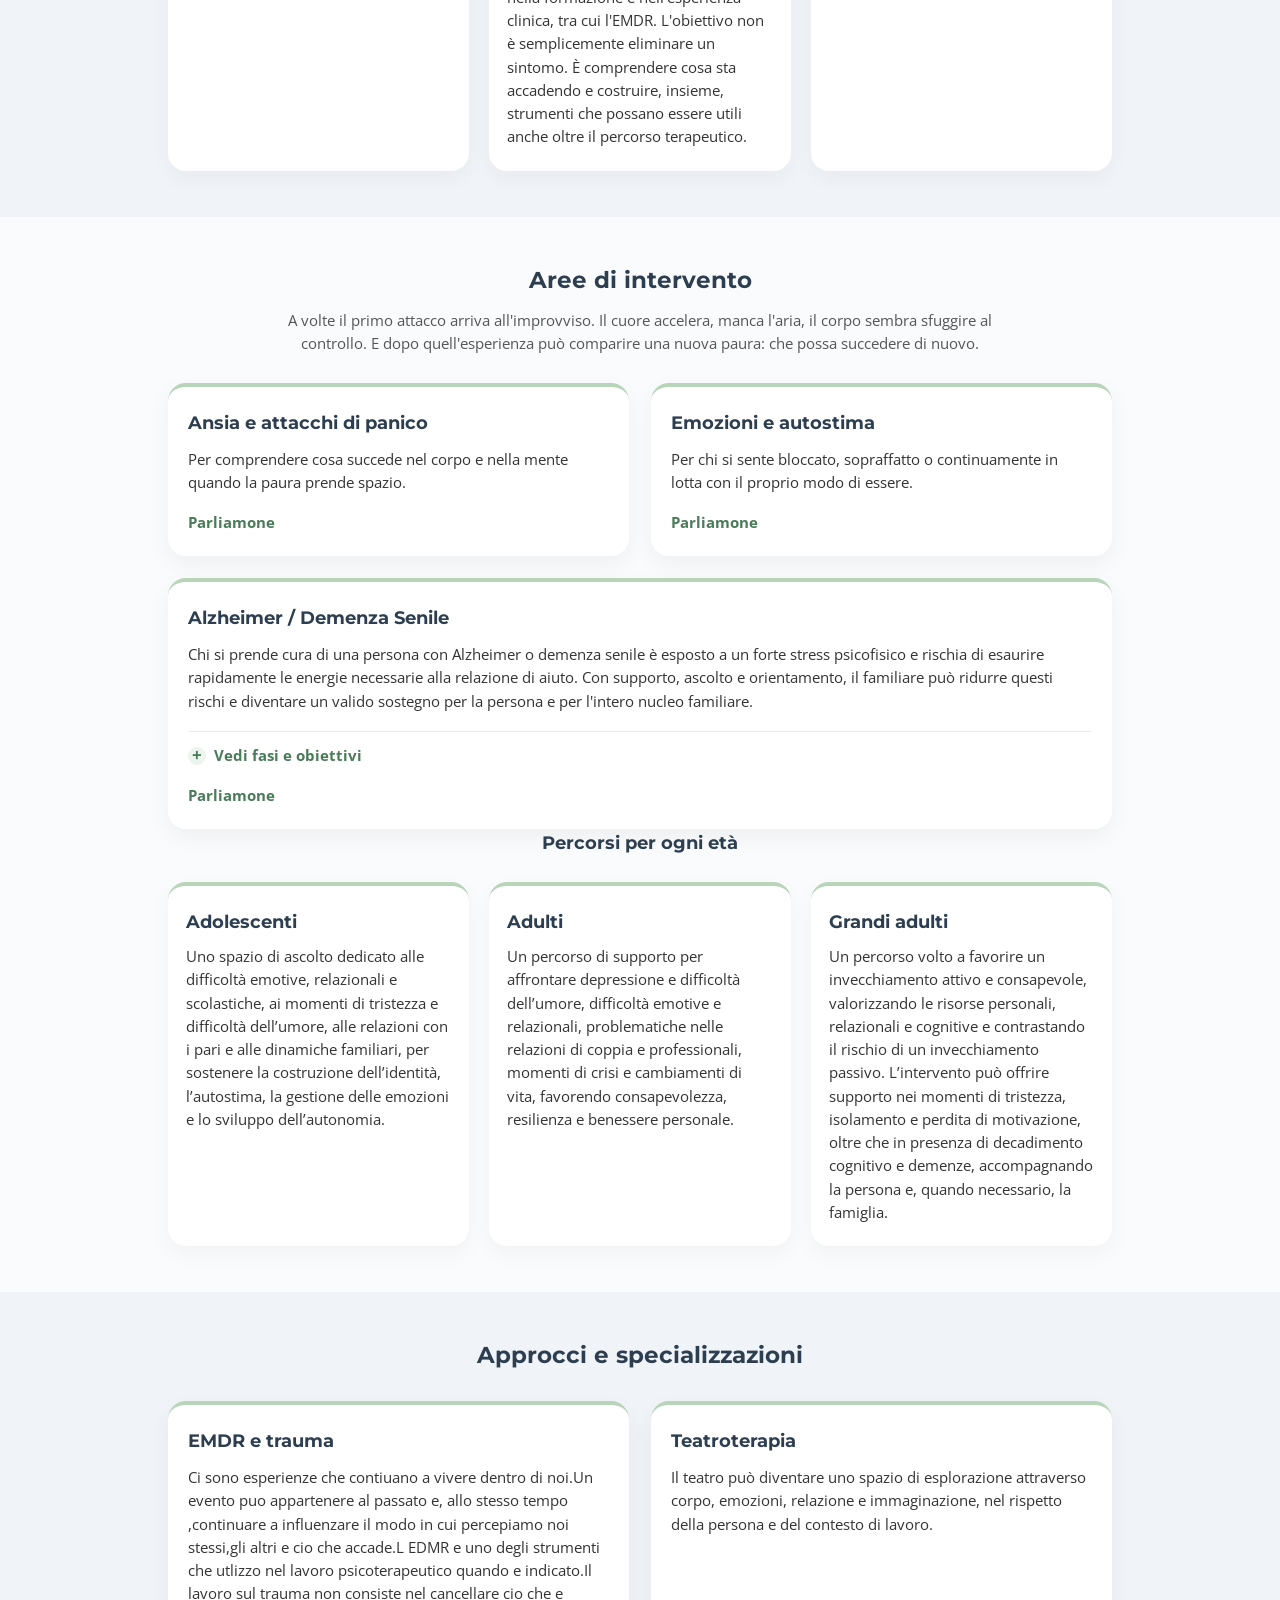
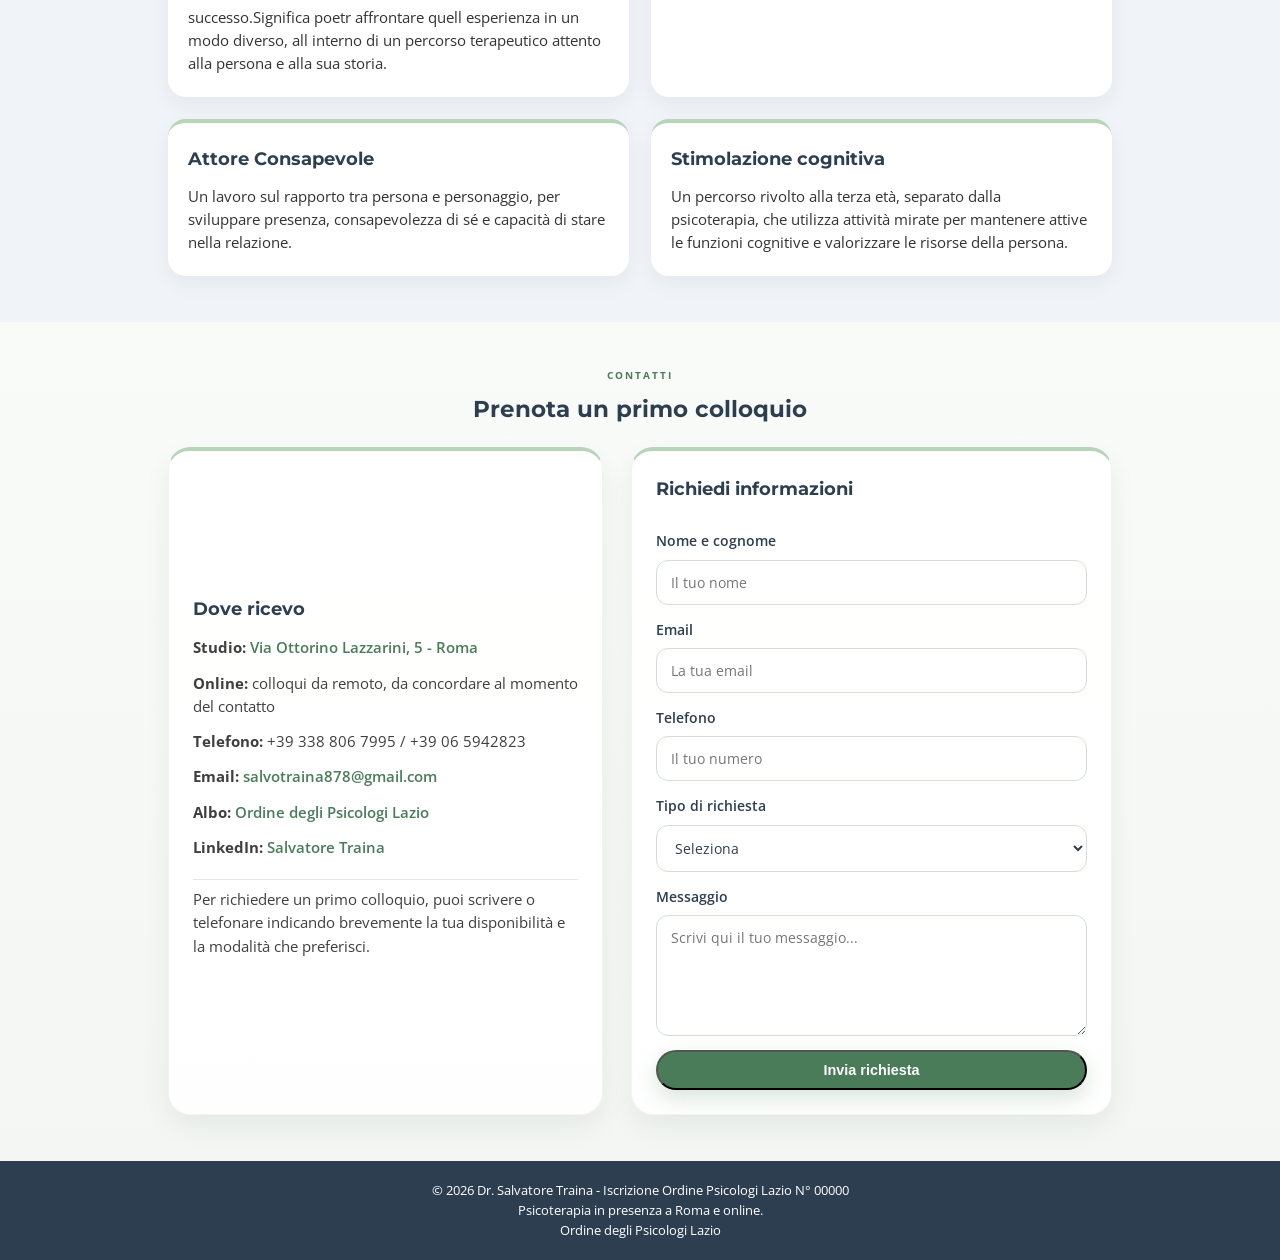
==== commit 40f12835: "Add files via upload" ====
--- a/index.html
+++ b/index.html
@@ -22,6 +22,9 @@
     <link rel="preconnect" href="https://fonts.googleapis.com">
     <link rel="preconnect" href="https://fonts.gstatic.com" crossorigin>
     <link href="https://fonts.googleapis.com/css2?family=Montserrat:wght@400;500;600;700&family=Open+Sans:wght@300;400;600&display=swap" rel="stylesheet">
+
+    <!-- Umami Analytics -->
+    <script defer src="https://cloud.umami.is/script.js" data-website-id="c4d1b2b9-e2a3-42a3-b841-8011da75d604"></script>
 
     <!-- Dati Strutturati Schema.org per Google SEO Locale -->
     <script type="application/ld+json">
@@ -136,7 +139,7 @@
             <p class="section-intro">La terapia è uno spazio in cui poter osservare ciò che accade dentro di sé con attenzione, senza dover avere subito tutte le risposte. È un lavoro condiviso, che richiede tempo, presenza e disponibilità a mettersi in discussione.</p>
             <div class="feature-grid">
                 <div class="feature-card"><h3>Il primo incontro</h3><p>Il primo colloquio serve a conoscerci e a capire cosa ti porta a chiedere aiuto. Parleremo della situazione attuale, delle tue aspettative e di come potrebbe essere costruito il percorso.</p></div>
-                <div class="feature-card"><h3>Un percorso su misura</h3><p>Non esiste un modo identico di fare terapia per ogni persona. Il lavoro prende forma nella relazione e procede a partire dalla tua storia, dai tuoi tempi e dalle domande che porti.</p></div>
+                <div class="feature-card"><h3>Un percorso, non una formula</h3><p>Ogni persona arriva con una storia diversa. Per questo il percorso psicoterapeutico non può essere una formula uguale per tutti. Lavoro principalmente secondo un approccio cognitivo-comportamentale, integrando, quando indicato, strumenti e competenze maturate nella formazione e nell'esperienza clinica, tra cui l'EMDR. L'obiettivo non è semplicemente eliminare un sintomo. È comprendere cosa sta accadendo e costruire, insieme, strumenti che possano essere utili anche oltre il percorso terapeutico.</p></div>
                 <div class="feature-card"><h3>Una relazione reale</h3><p>Lo spazio terapeutico è accogliente, ma non è una fuga dalla realtà. Può essere anche un luogo scomodo, dove incontrare aspetti di sé e trovare nuove possibilità.</p></div>
             </div>
         </div>
@@ -176,6 +179,21 @@
                     <a class="card-link-link" href="#contatti">Parliamone</a>
                 </div>
             </div>
+            <h3 class="text-center">Percorsi per ogni età</h3>
+            <div class="feature-grid">
+                <div class="feature-card">
+                    <h3>Adolescenti</h3>
+                    <p>Uno spazio di ascolto dedicato alle difficoltà emotive, relazionali e scolastiche, ai momenti di tristezza e difficoltà dell’umore, alle relazioni con i pari e alle dinamiche familiari, per sostenere la costruzione dell’identità, l’autostima, la gestione delle emozioni e lo sviluppo dell’autonomia.</p>
+                </div>
+                <div class="feature-card">
+                    <h3>Adulti</h3>
+                    <p>Un percorso di supporto per affrontare depressione e difficoltà dell’umore, difficoltà emotive e relazionali, problematiche nelle relazioni di coppia e professionali, momenti di crisi e cambiamenti di vita, favorendo consapevolezza, resilienza e benessere personale.</p>
+                </div>
+                <div class="feature-card">
+                    <h3>Grandi adulti</h3>
+                    <p>Un percorso volto a favorire un invecchiamento attivo e consapevole, valorizzando le risorse personali, relazionali e cognitive e contrastando il rischio di un invecchiamento passivo. L’intervento può offrire supporto nei momenti di tristezza, isolamento e perdita di motivazione, oltre che in presenza di decadimento cognitivo e demenze, accompagnando la persona e, quando necessario, la famiglia.</p>
+                </div>
+            </div>
         </div>
     </section>
 
@@ -186,7 +204,7 @@
             <div class="cards-grid">
                 <div class="card">
                     <h3>EMDR e trauma</h3>
-                    <p>Uno spazio per comprendere il modo in cui le esperienze difficili possono continuare a influenzare il presente. Il percorso viene valutato insieme, con attenzione alla storia e ai tempi della persona.</p>
+                    <p>Ci sono esperienze che contiuano a vivere dentro di noi.Un evento puo appartenere al passato e, allo stesso tempo ,continuare a influenzare il modo in cui percepiamo noi stessi,gli altri e cio che accade.L EDMR e uno degli strumenti che utlizzo nel lavoro psicoterapeutico quando e indicato.Il lavoro sul trauma non consiste nel cancellare cio che e successo.Significa poetr affrontare quell esperienza in un modo diverso, all interno di un percorso terapeutico attento alla persona e alla sua storia.</p>
                 </div>
                 <div class="card">
                     <h3>Teatroterapia</h3>
--- a/style.css
+++ b/style.css
@@ -290,7 +290,7 @@
 /* Feature cards */
 .feature-grid {
     display: grid;
-    grid-template-columns: repeat(auto-fit, minmax(210px, 1fr));
+    grid-template-columns: repeat(3, minmax(0, 1fr));
     gap: 20px;
     margin-top: 26px;
 }
@@ -301,6 +301,7 @@
     box-shadow: 0 8px 22px rgba(0,0,0,0.04);
     padding: 22px 18px;
     border-top: 4px solid #b8d4b9;
+    min-height: 320px;
 }
 
 .feature-card h3 {
@@ -699,6 +700,14 @@
         grid-template-columns: 1fr;
     }
 
+    .feature-grid {
+        grid-template-columns: 1fr;
+    }
+
+    .feature-card {
+        min-height: 0;
+    }
+
     .hero {
         padding-top: 80px;
     }
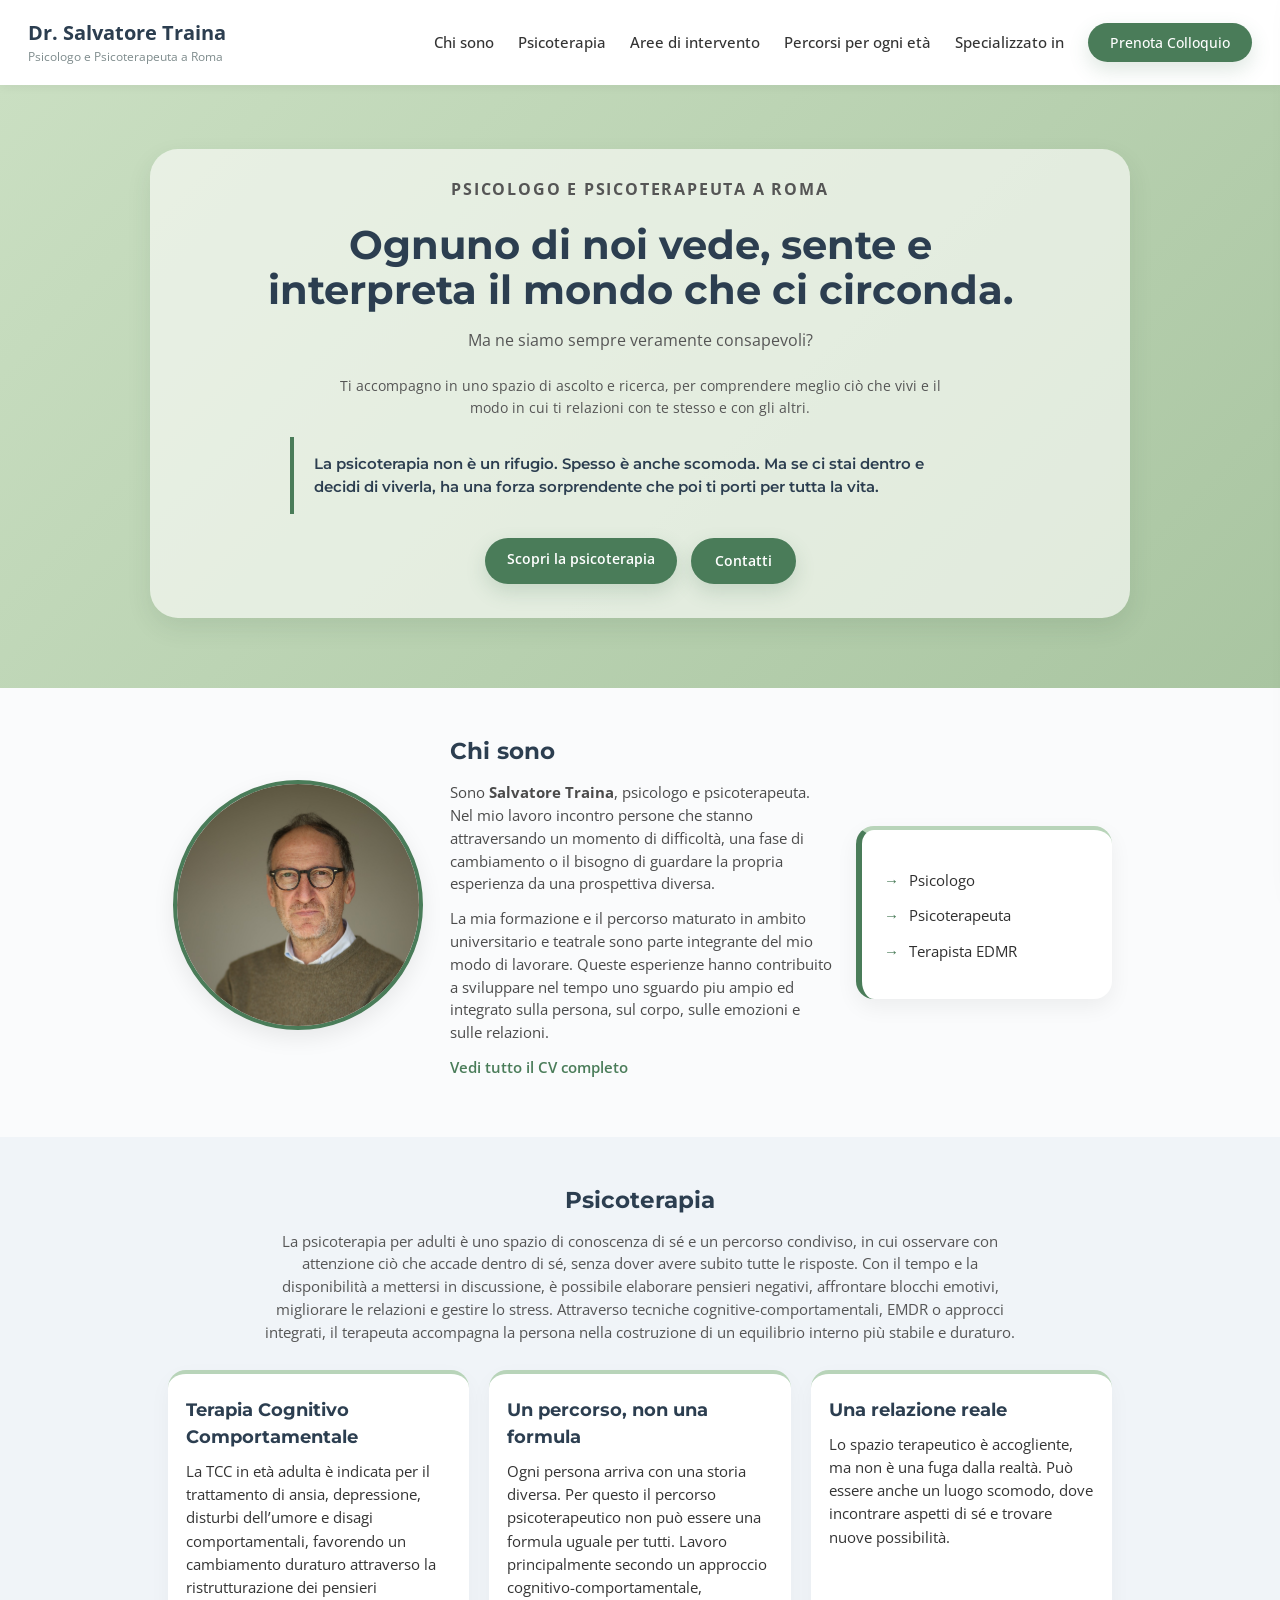
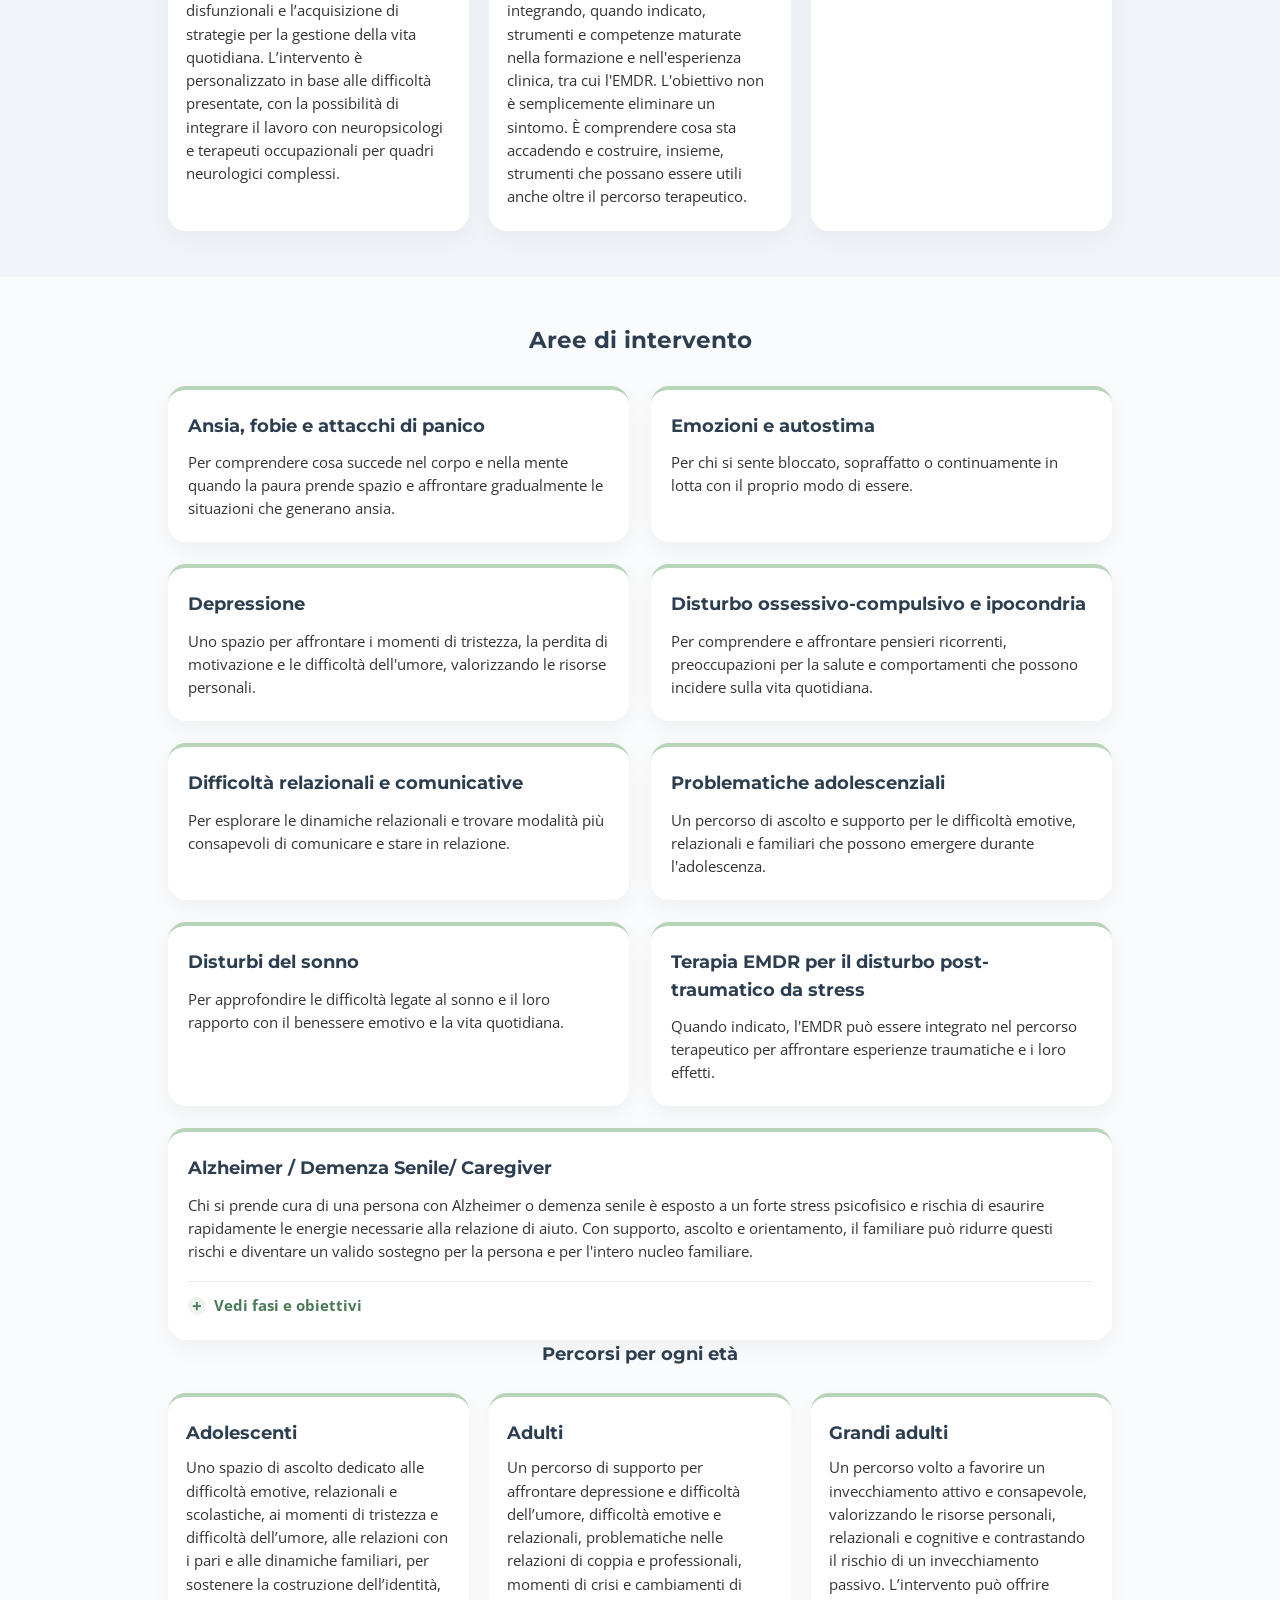
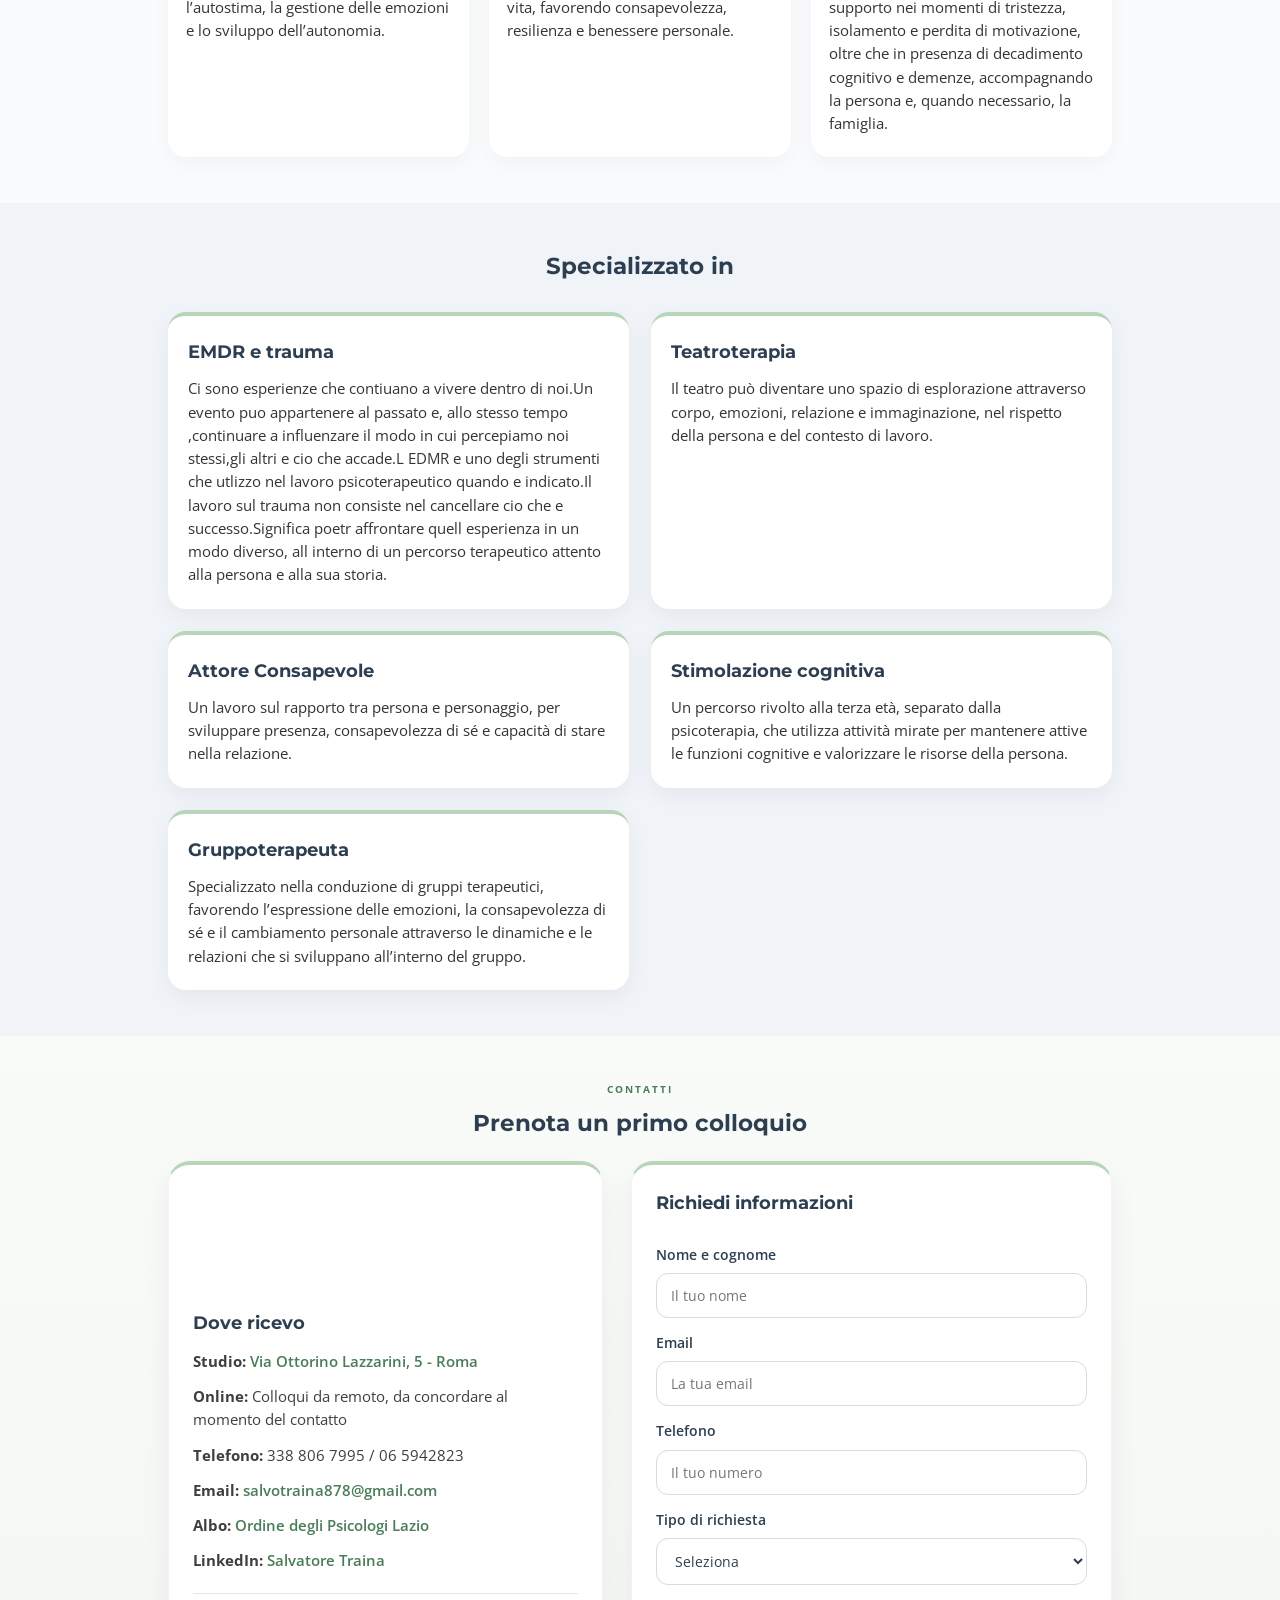
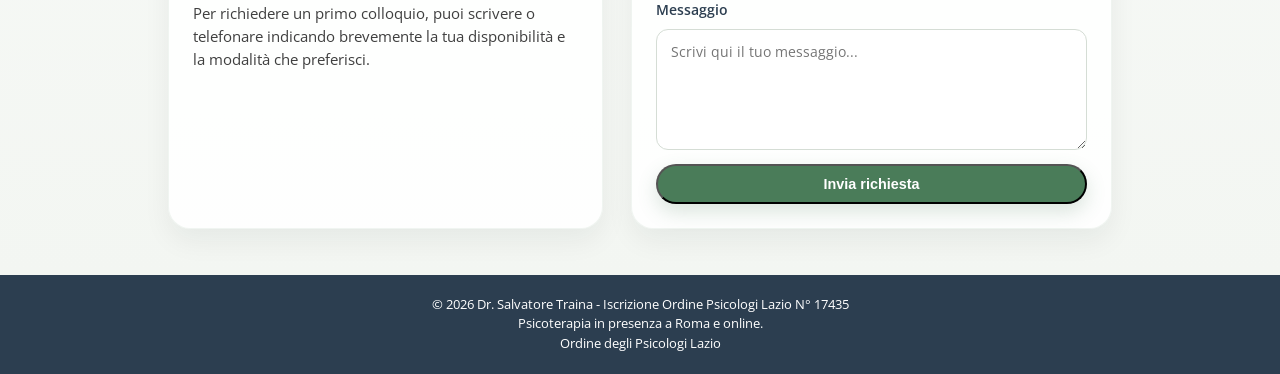
==== commit eeea7d8a: "Add files via upload" ====
--- a/index.html
+++ b/index.html
@@ -57,13 +57,14 @@
     <!-- Header & Navigazione -->
     <header class="navbar">
         <div class="container nav-container">
-            <a href="#" class="logo">Dr. Salvatore Traina <span>Psicologo a Roma</span></a>
+            <a href="#" class="logo">Dr. Salvatore Traina <span>Psicologo e Psicoterapeuta a Roma</span></a>
             <nav class="desktop-nav" aria-label="Navigazione principale">
                 <ul class="nav-links">
                     <li><a href="#chi-sono">Chi sono</a></li>
                     <li><a href="#psicoterapia">Psicoterapia</a></li>
                     <li><a href="#aree">Aree di intervento</a></li>
-                    <li><a href="#approcci">Approcci</a></li>
+                    <li><a href="#percorsi-eta">Percorsi per ogni età</a></li>
+                    <li><a href="#approcci">Specializzato in</a></li>
                     <li><a href="#contatti" class="btn-nav">Prenota Colloquio</a></li>
                 </ul>
             </nav>
@@ -83,7 +84,8 @@
             <li><a href="#chi-sono">Chi sono</a></li>
             <li><a href="#psicoterapia">Psicoterapia</a></li>
             <li><a href="#aree">Aree di intervento</a></li>
-            <li><a href="#approcci">Approcci</a></li>
+            <li><a href="#percorsi-eta">Percorsi per ogni età</a></li>
+            <li><a href="#approcci">Specializzato in</a></li>
             <li><a href="#contatti" class="btn-nav">Prenota Colloquio</a></li>
         </ul>
     </nav>
@@ -111,22 +113,15 @@
             </div>
             <div class="text-block">
                 <h2>Chi sono</h2>
-                <p>Sono <strong>Salvatore “Salvo” Traina</strong>, psicologo e psicoterapeuta. Nel mio lavoro incontro persone che stanno attraversando un momento di difficoltà, una fase di cambiamento o il bisogno di guardare la propria esperienza da una prospettiva diversa.</p>
-                <p>La mia formazione e il percorso maturato  in ambito universitario e teatrale sono parte integrante del mio modo di lavorare.Queste esperienze hanno contribuito a sviluppare  nel tempo uno sguardo piu ampio e ontegrato sulla persona, sul corpo, sulle emozioni e sulle relazioni.</p>
-                <div class="tag-list">
-                    <span>Ascolto</span>
-                    <span>Consapevolezza</span>
-                    <span>Relazione</span>
-                    <span>Corpo</span>
-                </div>
+                <p>Sono <strong>Salvatore Traina</strong>, psicologo e psicoterapeuta. Nel mio lavoro incontro persone che stanno attraversando un momento di difficoltà, una fase di cambiamento o il bisogno di guardare la propria esperienza da una prospettiva diversa.</p>
+                <p>La mia formazione e il percorso maturato  in ambito universitario e teatrale sono parte integrante del mio modo di lavorare. Queste esperienze hanno contribuito a sviluppare  nel tempo uno sguardo piu ampio ed integrato sulla persona, sul corpo, sulle emozioni e sulle relazioni.</p>
+                <p><a class="contact-link" href="cv.html">Vedi tutto il CV completo</a></p>
             </div>
             <div class="info-card">
-                <h3>Come posso aiutarti</h3>
                 <ul>
-                    <li>✓ Dare un senso a ciò che stai vivendo</li>
-                    <li>✓ Comprendere emozioni e reazioni</li>
-                    <li>✓ Riconoscere bisogni e risorse</li>
-                    <li>✓ Costruire un percorso personale</li>
+                    <li>Psicologo</li>
+                    <li>Psicoterapeuta</li>
+                    <li>Terapista EDMR</li>
                 </ul>
             </div>
         </div>
@@ -136,9 +131,9 @@
     <section id="psicoterapia" class="section bg-light">
         <div class="container">
             <h2 class="text-center">Psicoterapia</h2>
-            <p class="section-intro">La terapia è uno spazio in cui poter osservare ciò che accade dentro di sé con attenzione, senza dover avere subito tutte le risposte. È un lavoro condiviso, che richiede tempo, presenza e disponibilità a mettersi in discussione.</p>
+            <p class="section-intro">La psicoterapia per adulti è uno spazio di conoscenza di sé e un percorso condiviso, in cui osservare con attenzione ciò che accade dentro di sé, senza dover avere subito tutte le risposte. Con il tempo e la disponibilità a mettersi in discussione, è possibile elaborare pensieri negativi, affrontare blocchi emotivi, migliorare le relazioni e gestire lo stress. Attraverso tecniche cognitive-comportamentali, EMDR o approcci integrati, il terapeuta accompagna la persona nella costruzione di un equilibrio interno più stabile e duraturo.</p>
             <div class="feature-grid">
-                <div class="feature-card"><h3>Il primo incontro</h3><p>Il primo colloquio serve a conoscerci e a capire cosa ti porta a chiedere aiuto. Parleremo della situazione attuale, delle tue aspettative e di come potrebbe essere costruito il percorso.</p></div>
+                <div class="feature-card"><h3>Terapia Cognitivo Comportamentale</h3><p>La TCC in età adulta è indicata per il trattamento di ansia, depressione, disturbi dell’umore e disagi comportamentali, favorendo un cambiamento duraturo attraverso la ristrutturazione dei pensieri disfunzionali e l’acquisizione di strategie per la gestione della vita quotidiana. L’intervento è personalizzato in base alle difficoltà presentate, con la possibilità di integrare il lavoro con neuropsicologi e terapeuti occupazionali per quadri neurologici complessi.</p></div>
                 <div class="feature-card"><h3>Un percorso, non una formula</h3><p>Ogni persona arriva con una storia diversa. Per questo il percorso psicoterapeutico non può essere una formula uguale per tutti. Lavoro principalmente secondo un approccio cognitivo-comportamentale, integrando, quando indicato, strumenti e competenze maturate nella formazione e nell'esperienza clinica, tra cui l'EMDR. L'obiettivo non è semplicemente eliminare un sintomo. È comprendere cosa sta accadendo e costruire, insieme, strumenti che possano essere utili anche oltre il percorso terapeutico.</p></div>
                 <div class="feature-card"><h3>Una relazione reale</h3><p>Lo spazio terapeutico è accogliente, ma non è una fuga dalla realtà. Può essere anche un luogo scomodo, dove incontrare aspetti di sé e trovare nuove possibilità.</p></div>
             </div>
@@ -149,12 +144,17 @@
     <section id="aree" class="section">
         <div class="container">
             <h2 class="text-center">Aree di intervento</h2>
-            <p class="section-intro">A volte il primo attacco arriva all'improvviso. Il cuore accelera, manca l'aria, il corpo sembra sfuggire al controllo. E dopo quell'esperienza può comparire una nuova paura: che possa succedere di nuovo.</p>
             <div class="cards-grid">
-                <a class="card card-link" href="#contatti"><h3>Ansia e attacchi di panico</h3><p>Per comprendere cosa succede nel corpo e nella mente quando la paura prende spazio.</p><span>Parliamone</span></a>
-                <a class="card card-link" href="#contatti"><h3>Emozioni e autostima</h3><p>Per chi si sente bloccato, sopraffatto o continuamente in lotta con il proprio modo di essere.</p><span>Parliamone</span></a>
+                <div class="card card-animated"><h3>Ansia, fobie e attacchi di panico</h3><p>Per comprendere cosa succede nel corpo e nella mente quando la paura prende spazio e affrontare gradualmente le situazioni che generano ansia.</p></div>
+                <div class="card card-animated"><h3>Emozioni e autostima</h3><p>Per chi si sente bloccato, sopraffatto o continuamente in lotta con il proprio modo di essere.</p></div>
+                <div class="card card-animated"><h3>Depressione</h3><p>Uno spazio per affrontare i momenti di tristezza, la perdita di motivazione e le difficoltà dell'umore, valorizzando le risorse personali.</p></div>
+                <div class="card card-animated"><h3>Disturbo ossessivo-compulsivo e ipocondria</h3><p>Per comprendere e affrontare pensieri ricorrenti, preoccupazioni per la salute e comportamenti che possono incidere sulla vita quotidiana.</p></div>
+                <div class="card card-animated"><h3>Difficoltà relazionali e comunicative</h3><p>Per esplorare le dinamiche relazionali e trovare modalità più consapevoli di comunicare e stare in relazione.</p></div>
+                <div class="card card-animated"><h3>Problematiche adolescenziali</h3><p>Un percorso di ascolto e supporto per le difficoltà emotive, relazionali e familiari che possono emergere durante l'adolescenza.</p></div>
+                <div class="card card-animated"><h3>Disturbi del sonno</h3><p>Per approfondire le difficoltà legate al sonno e il loro rapporto con il benessere emotivo e la vita quotidiana.</p></div>
+                <div class="card card-animated"><h3>Terapia EMDR per il disturbo post-traumatico da stress</h3><p>Quando indicato, l'EMDR può essere integrato nel percorso terapeutico per affrontare esperienze traumatiche e i loro effetti.</p></div>
                 <div class="card alzheimer-card">
-                    <h3>Alzheimer / Demenza Senile</h3>
+                    <h3>Alzheimer / Demenza Senile/ Caregiver</h3>
                     <p>Chi si prende cura di una persona con Alzheimer o demenza senile è esposto a un forte stress psicofisico e rischia di esaurire rapidamente le energie necessarie alla relazione di aiuto. Con supporto, ascolto e orientamento, il familiare può ridurre questi rischi e diventare un valido sostegno per la persona e per l'intero nucleo familiare.</p>
 
                     <details class="alzheimer-details">
@@ -176,10 +176,9 @@
                         </div>
                     </details>
 
-                    <a class="card-link-link" href="#contatti">Parliamone</a>
-                </div>
-            </div>
-            <h3 class="text-center">Percorsi per ogni età</h3>
+                </div>
+            </div>
+            <h3 id="percorsi-eta" class="text-center">Percorsi per ogni età</h3>
             <div class="feature-grid">
                 <div class="feature-card">
                     <h3>Adolescenti</h3>
@@ -197,10 +196,10 @@
         </div>
     </section>
 
-    <!-- Approcci e specializzazioni -->
+    <!-- Specializzato in -->
     <section id="approcci" class="section bg-light">
         <div class="container">
-            <h2 class="text-center">Approcci e specializzazioni</h2>
+            <h2 class="text-center">Specializzato in</h2>
             <div class="cards-grid">
                 <div class="card">
                     <h3>EMDR e trauma</h3>
@@ -217,6 +216,10 @@
                 <div class="card">
                     <h3>Stimolazione cognitiva</h3>
                     <p>Un percorso rivolto alla terza età, separato dalla psicoterapia, che utilizza attività mirate per mantenere attive le funzioni cognitive e valorizzare le risorse della persona.</p>
+                </div>
+                <div class="card">
+                    <h3>Gruppoterapeuta</h3>
+                    <p>Specializzato nella conduzione di gruppi terapeutici, favorendo l’espressione delle emozioni, la consapevolezza di sé e il cambiamento personale attraverso le dinamiche e le relazioni che si sviluppano all’interno del gruppo.</p>
                 </div>
             </div>
         </div>
@@ -235,8 +238,8 @@
                     <div class="contact-card">
                         <h3>Dove ricevo</h3>
                         <p><strong>Studio:</strong> <a class="contact-link" href="https://www.google.com/maps/search/?api=1&query=Via+Ottorino+Lazzarini+5+Roma" target="_blank" rel="noopener">Via Ottorino Lazzarini, 5 - Roma</a></p>
-                        <p><strong>Online:</strong> colloqui da remoto, da concordare al momento del contatto</p>
-                        <p><strong>Telefono:</strong> <span href="tel:+393388067995">+39 338 806 7995</span> / <span href="tel:+39065942823" >+39 06 5942823</span></p>
+                        <p><strong>Online:</strong> Colloqui da remoto, da concordare al momento del contatto</p>
+                        <p><strong>Telefono:</strong> <span href="tel:3388067995"> 338 806 7995</span> / <span href="tel:065942823" > 06 5942823</span></p>
                         <p><strong>Email:</strong> <a href="mailto:salvotraina878@gmail.com" class="contact-link">salvotraina878@gmail.com</a></p>
                         <p><strong>Albo:</strong> <a class="contact-link" href="https://ordinepsicologilazio.it/albo/salvatoretraina#nota-1" target="_blank" rel="noopener">Ordine degli Psicologi Lazio</a></p>
                         <p><strong>LinkedIn:</strong> <a class="contact-link" href="https://www.linkedin.com/in/salvatore-traina-9a300489/?skipRedirect=true&contentTrackingId=ZJd0AjXlQhiMS88UP1SF4w%3D%3D&viewName=premium-nav-upsell-text&upsellOrderOrigin=Tracking%3Av1%3Apremium_nav_upsell_text%3ANav%3AIn-Product" target="_blank" rel="noopener">Salvatore Traina</a></p>
@@ -293,7 +296,7 @@
     <!-- Footer -->
     <footer>
         <div class="container footer-content">
-            <p>&copy; 2026 Dr. Salvatore Traina - Iscrizione Ordine Psicologi Lazio N° 00000</p>
+            <p>&copy; 2026 Dr. Salvatore Traina - Iscrizione Ordine Psicologi Lazio N° 17435</p>
             <p>Psicoterapia in presenza a Roma e online.</p>
             <p><a href="https://ordinepsicologilazio.it/albo/salvatoretraina#nota-1" target="_blank" rel="noopener" class="contact-link">Ordine degli Psicologi Lazio</a></p>
         </div>
--- a/style.css
+++ b/style.css
@@ -59,7 +59,8 @@
     display: flex;
     justify-content: space-between;
     align-items: center;
-    padding: 15px 20px;
+    max-width: 1320px;
+    padding: 18px 28px;
     position: relative;
 }
 
@@ -84,11 +85,12 @@
     display: flex;
     list-style: none;
     align-items: center;
-    gap: 20px;
+    gap: 24px;
 }
 
 .nav-links a {
     font-weight: 500;
+    white-space: nowrap;
     transition: color 0.3s ease, text-decoration-color 0.3s ease;
     text-decoration: underline;
     text-decoration-color: transparent;
@@ -206,6 +208,10 @@
     background-color: #3d654a;
 }
 
+.contact-form button[type="submit"] {
+    cursor: pointer;
+}
+
 .btn-secondary {
     background-color: #4a7c59;
     color: #fff;
@@ -221,7 +227,7 @@
 /* Section Grid */
 .section-grid {
     display: grid;
-    grid-template-columns: 200px 1.5fr 1fr;
+    grid-template-columns: 260px 1.5fr 1fr;
     gap: 22px;
     align-items: center;
 }
@@ -250,8 +256,8 @@
 }
 
 .profile-photo {
-    width: 220px;
-    height: 220px;
+    width: 250px;
+    height: 250px;
     border-radius: 50%;
     overflow: hidden;
     border: 4px solid #4a7c59;
@@ -283,8 +289,16 @@
 }
 
 .info-card li {
+    display: flex;
+    gap: 10px;
     margin-bottom: 12px;
     color: #2f2f2f;
+}
+
+.info-card li::before {
+    content: "→";
+    color: #4a7c59;
+    font-weight: 700;
 }
 
 /* Feature cards */
@@ -388,34 +402,36 @@
     color: #4b4b4b;
 }
 
-.card-link {
+.card-animated,
+.card,
+.feature-card,
+.challenge-item,
+.contact-card,
+.info-card {
+    cursor: default;
+    transition: transform 0.25s ease, box-shadow 0.25s ease;
+}
+
+.card-animated {
     display: flex;
     flex-direction: column;
-    transition: transform 0.25s ease, box-shadow 0.25s ease;
-}
-
-.card-link:hover {
+}
+
+.card:hover,
+.feature-card:hover,
+.challenge-item:hover,
+.contact-card:hover,
+.info-card:hover {
     transform: translateY(-4px);
     box-shadow: 0 12px 26px rgba(0,0,0,0.09);
 }
 
-.card-link span {
+.card-label {
     display: inline-block;
-    margin-top: auto;
-    padding-top: 16px;
+    margin-top: 16px;
+    padding-top: 8px;
     color: #4a7c59;
     font-weight: 700;
-}
-
-.card-link-link {
-    display: inline-block;
-    margin-top: 16px;
-    color: #4a7c59;
-    font-weight: 700;
-}
-
-.card-link-link:hover {
-    text-decoration: underline;
 }
 
 /* Sfide */
@@ -695,6 +711,16 @@
 }
 
 /* Responsive */
+@media (max-width: 1100px) {
+    .desktop-nav {
+        display: none;
+    }
+
+    .mobile-menu-toggle {
+        display: flex;
+    }
+}
+
 @media (max-width: 768px) {
     .section-grid, .contact-grid {
         grid-template-columns: 1fr;
@@ -717,14 +743,6 @@
         align-items: center;
     }
 
-    .desktop-nav {
-        display: none;
-    }
-
-    .mobile-menu-toggle {
-        display: flex;
-    }
-
     .nav-container {
         padding: 12px 20px;
     }
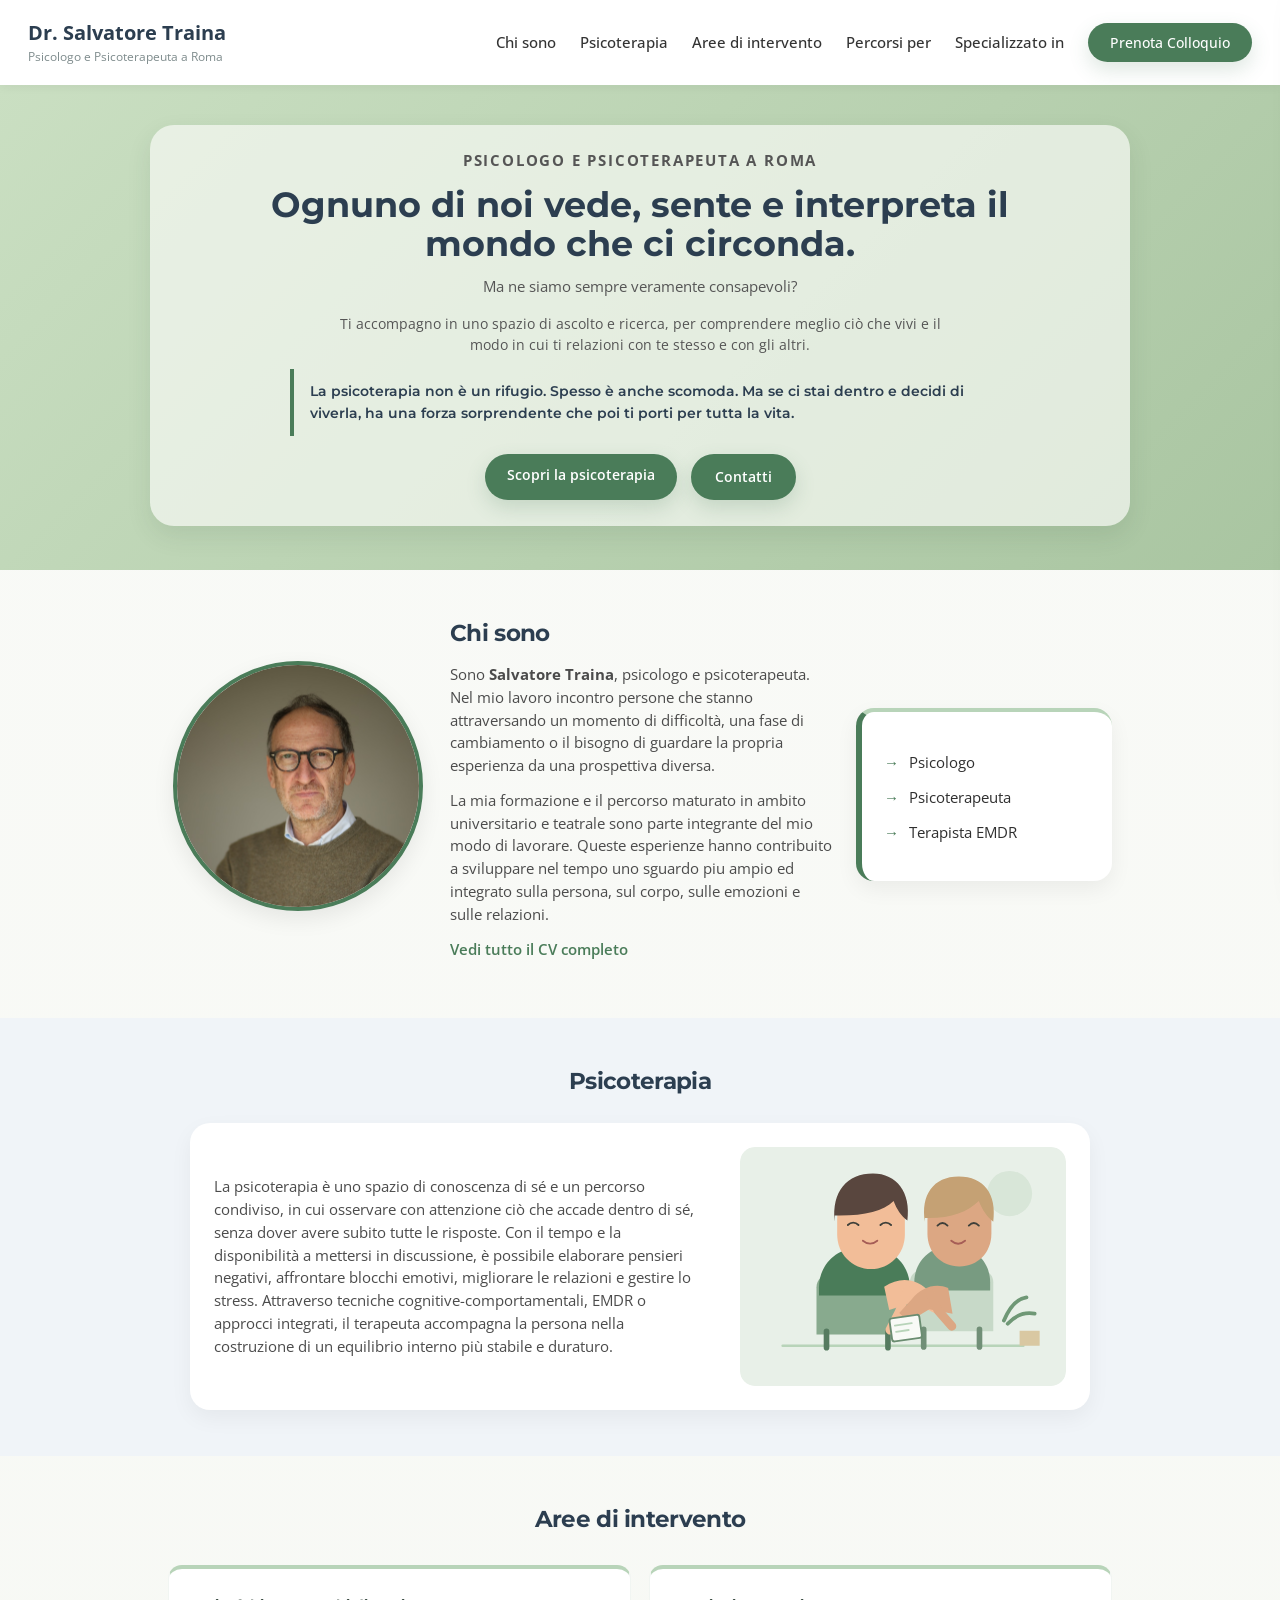
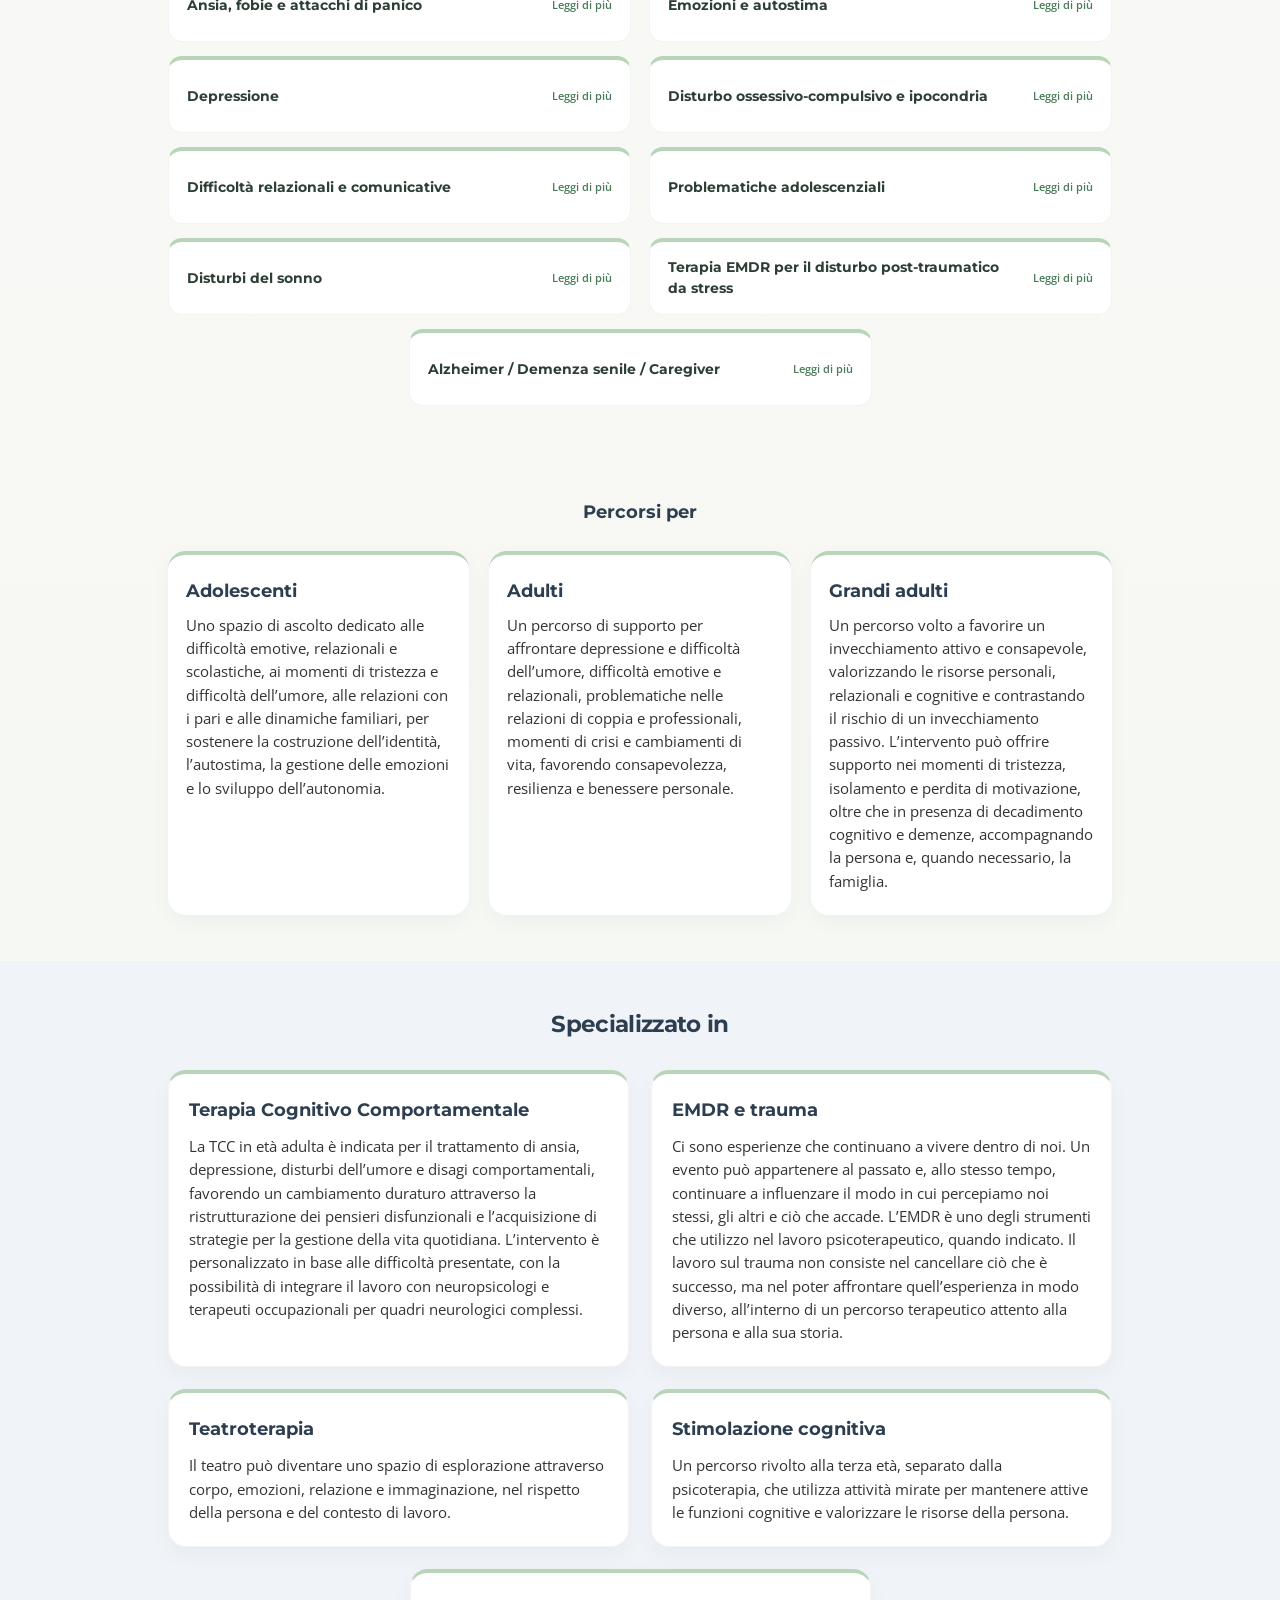
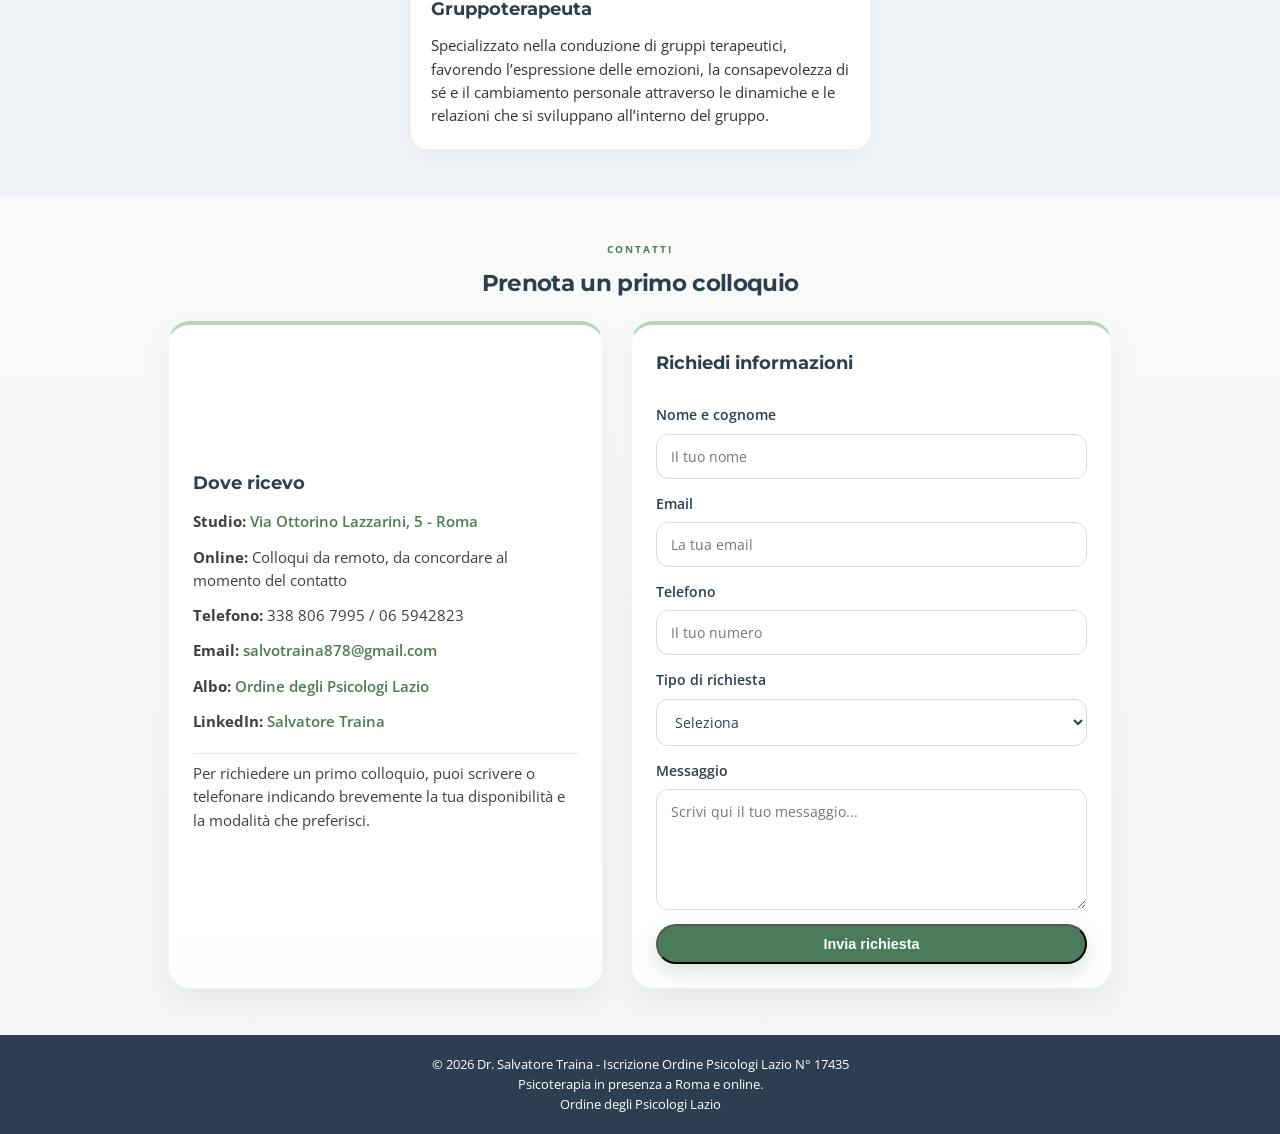
==== commit 8e3470ca: "Add files via upload" ====
--- a/index.html
+++ b/index.html
@@ -63,7 +63,7 @@
                     <li><a href="#chi-sono">Chi sono</a></li>
                     <li><a href="#psicoterapia">Psicoterapia</a></li>
                     <li><a href="#aree">Aree di intervento</a></li>
-                    <li><a href="#percorsi-eta">Percorsi per ogni età</a></li>
+                    <li><a href="#percorsi-eta">Percorsi per </a></li>
                     <li><a href="#approcci">Specializzato in</a></li>
                     <li><a href="#contatti" class="btn-nav">Prenota Colloquio</a></li>
                 </ul>
@@ -121,7 +121,7 @@
                 <ul>
                     <li>Psicologo</li>
                     <li>Psicoterapeuta</li>
-                    <li>Terapista EDMR</li>
+                    <li>Terapista EMDR</li>
                 </ul>
             </div>
         </div>
@@ -131,11 +131,9 @@
     <section id="psicoterapia" class="section bg-light">
         <div class="container">
             <h2 class="text-center">Psicoterapia</h2>
-            <p class="section-intro">La psicoterapia per adulti è uno spazio di conoscenza di sé e un percorso condiviso, in cui osservare con attenzione ciò che accade dentro di sé, senza dover avere subito tutte le risposte. Con il tempo e la disponibilità a mettersi in discussione, è possibile elaborare pensieri negativi, affrontare blocchi emotivi, migliorare le relazioni e gestire lo stress. Attraverso tecniche cognitive-comportamentali, EMDR o approcci integrati, il terapeuta accompagna la persona nella costruzione di un equilibrio interno più stabile e duraturo.</p>
-            <div class="feature-grid">
-                <div class="feature-card"><h3>Terapia Cognitivo Comportamentale</h3><p>La TCC in età adulta è indicata per il trattamento di ansia, depressione, disturbi dell’umore e disagi comportamentali, favorendo un cambiamento duraturo attraverso la ristrutturazione dei pensieri disfunzionali e l’acquisizione di strategie per la gestione della vita quotidiana. L’intervento è personalizzato in base alle difficoltà presentate, con la possibilità di integrare il lavoro con neuropsicologi e terapeuti occupazionali per quadri neurologici complessi.</p></div>
-                <div class="feature-card"><h3>Un percorso, non una formula</h3><p>Ogni persona arriva con una storia diversa. Per questo il percorso psicoterapeutico non può essere una formula uguale per tutti. Lavoro principalmente secondo un approccio cognitivo-comportamentale, integrando, quando indicato, strumenti e competenze maturate nella formazione e nell'esperienza clinica, tra cui l'EMDR. L'obiettivo non è semplicemente eliminare un sintomo. È comprendere cosa sta accadendo e costruire, insieme, strumenti che possano essere utili anche oltre il percorso terapeutico.</p></div>
-                <div class="feature-card"><h3>Una relazione reale</h3><p>Lo spazio terapeutico è accogliente, ma non è una fuga dalla realtà. Può essere anche un luogo scomodo, dove incontrare aspetti di sé e trovare nuove possibilità.</p></div>
+            <div class="psychotherapy-content">
+                <p>La psicoterapia è uno spazio di conoscenza di sé e un percorso condiviso, in cui osservare con attenzione ciò che accade dentro di sé, senza dover avere subito tutte le risposte. Con il tempo e la disponibilità a mettersi in discussione, è possibile elaborare pensieri negativi, affrontare blocchi emotivi, migliorare le relazioni e gestire lo stress. Attraverso tecniche cognitive-comportamentali, EMDR o approcci integrati, il terapeuta accompagna la persona nella costruzione di un equilibrio interno più stabile e duraturo.</p>
+                <img src="psicoterapia.svg" alt="Un terapeuta ascolta un paziente adulto durante un colloquio">
             </div>
         </div>
     </section>
@@ -145,40 +143,107 @@
         <div class="container">
             <h2 class="text-center">Aree di intervento</h2>
             <div class="cards-grid">
-                <div class="card card-animated"><h3>Ansia, fobie e attacchi di panico</h3><p>Per comprendere cosa succede nel corpo e nella mente quando la paura prende spazio e affrontare gradualmente le situazioni che generano ansia.</p></div>
-                <div class="card card-animated"><h3>Emozioni e autostima</h3><p>Per chi si sente bloccato, sopraffatto o continuamente in lotta con il proprio modo di essere.</p></div>
-                <div class="card card-animated"><h3>Depressione</h3><p>Uno spazio per affrontare i momenti di tristezza, la perdita di motivazione e le difficoltà dell'umore, valorizzando le risorse personali.</p></div>
-                <div class="card card-animated"><h3>Disturbo ossessivo-compulsivo e ipocondria</h3><p>Per comprendere e affrontare pensieri ricorrenti, preoccupazioni per la salute e comportamenti che possono incidere sulla vita quotidiana.</p></div>
-                <div class="card card-animated"><h3>Difficoltà relazionali e comunicative</h3><p>Per esplorare le dinamiche relazionali e trovare modalità più consapevoli di comunicare e stare in relazione.</p></div>
-                <div class="card card-animated"><h3>Problematiche adolescenziali</h3><p>Un percorso di ascolto e supporto per le difficoltà emotive, relazionali e familiari che possono emergere durante l'adolescenza.</p></div>
-                <div class="card card-animated"><h3>Disturbi del sonno</h3><p>Per approfondire le difficoltà legate al sonno e il loro rapporto con il benessere emotivo e la vita quotidiana.</p></div>
-                <div class="card card-animated"><h3>Terapia EMDR per il disturbo post-traumatico da stress</h3><p>Quando indicato, l'EMDR può essere integrato nel percorso terapeutico per affrontare esperienze traumatiche e i loro effetti.</p></div>
-                <div class="card alzheimer-card">
-                    <h3>Alzheimer / Demenza Senile/ Caregiver</h3>
-                    <p>Chi si prende cura di una persona con Alzheimer o demenza senile è esposto a un forte stress psicofisico e rischia di esaurire rapidamente le energie necessarie alla relazione di aiuto. Con supporto, ascolto e orientamento, il familiare può ridurre questi rischi e diventare un valido sostegno per la persona e per l'intero nucleo familiare.</p>
-
-                    <details class="alzheimer-details">
-                        <summary>Vedi fasi e obiettivi</summary>
-                        <div class="alzheimer-panel">
-                            <h4>Fase I</h4>
-                            <p>Attività specifiche di stimolazione cognitiva per persone con demenza senile o Alzheimer.</p>
-                            <h4>Fase II</h4>
-                            <p>Formazione e informazione rivolte a familiari e badanti che assistono quotidianamente persone con deterioramento cognitivo e che spesso vivono la malattia con un senso di isolamento e solitudine.</p>
-                            <h4>Obiettivi</h4>
-                            <ul>
-                                <li>Esercizi per una corretta stimolazione cognitiva.</li>
-                                <li>Conoscere e migliorare le strategie di comunicazione verbale, non verbale e corporea.</li>
-                                <li>Comprendere cosa è utile sapere e fare per chi si prende cura di una persona con demenza.</li>
-                                <li>Individuare le risorse da attivare e conoscere le fasi della malattia.</li>
-                                <li>Proteggersi per non esaurire le proprie energie.</li>
-                                <li>Affrontare la solitudine legata alla malattia.</li>
-                            </ul>
-                        </div>
+                <details class="area-item" name="aree-intervento">
+                    <summary class="area-toggle">
+                        <span>Ansia, fobie e attacchi di panico</span>
+                        <span class="read-more"><span class="read-label">Leggi di più</span><span class="close-label">Chiudi</span></span>
+                    </summary>
+                    <div class="area-panel">
+                        <p>Per comprendere cosa succede nel corpo e nella mente quando la paura prende spazio e affrontare gradualmente le situazioni che generano ansia.</p>
+                    </div>
+                </details>
+                <details class="area-item" name="aree-intervento">
+                    <summary class="area-toggle">
+                        <span>Emozioni e autostima</span>
+                        <span class="read-more"><span class="read-label">Leggi di più</span><span class="close-label">Chiudi</span></span>
+                    </summary>
+                    <div class="area-panel">
+                        <p>Per chi si sente bloccato, sopraffatto o continuamente in lotta con il proprio modo di essere.</p>
+                    </div>
+                </details>
+                <details class="area-item" name="aree-intervento">
+                    <summary class="area-toggle">
+                        <span>Depressione</span>
+                        <span class="read-more"><span class="read-label">Leggi di più</span><span class="close-label">Chiudi</span></span>
+                    </summary>
+                    <div class="area-panel">
+                        <p>Uno spazio per affrontare i momenti di tristezza, la perdita di motivazione e le difficoltà dell'umore, valorizzando le risorse personali.</p>
+                    </div>
+                </details>
+                <details class="area-item" name="aree-intervento">
+                    <summary class="area-toggle">
+                        <span>Disturbo ossessivo-compulsivo e ipocondria</span>
+                        <span class="read-more"><span class="read-label">Leggi di più</span><span class="close-label">Chiudi</span></span>
+                    </summary>
+                    <div class="area-panel">
+                        <p>Per comprendere e affrontare pensieri ricorrenti, preoccupazioni per la salute e comportamenti che possono incidere sulla vita quotidiana.</p>
+                    </div>
+                </details>
+                <details class="area-item" name="aree-intervento">
+                    <summary class="area-toggle">
+                        <span>Difficoltà relazionali e comunicative</span>
+                        <span class="read-more"><span class="read-label">Leggi di più</span><span class="close-label">Chiudi</span></span>
+                    </summary>
+                    <div class="area-panel">
+                        <p>Per esplorare le dinamiche relazionali e trovare modalità più consapevoli di comunicare e stare in relazione.</p>
+                    </div>
+                </details>
+                <details class="area-item" name="aree-intervento">
+                    <summary class="area-toggle">
+                        <span>Problematiche adolescenziali</span>
+                        <span class="read-more"><span class="read-label">Leggi di più</span><span class="close-label">Chiudi</span></span>
+                    </summary>
+                    <div class="area-panel">
+                        <p>Un percorso di ascolto e supporto per le difficoltà emotive, relazionali e familiari che possono emergere durante l'adolescenza.</p>
+                    </div>
+                </details>
+                <details class="area-item" name="aree-intervento">
+                    <summary class="area-toggle">
+                        <span>Disturbi del sonno</span>
+                        <span class="read-more"><span class="read-label">Leggi di più</span><span class="close-label">Chiudi</span></span>
+                    </summary>
+                    <div class="area-panel">
+                        <p>Per approfondire le difficoltà legate al sonno e il loro rapporto con il benessere emotivo e la vita quotidiana.</p>
+                    </div>
+                </details>
+                <details class="area-item" name="aree-intervento">
+                    <summary class="area-toggle">
+                        <span>Terapia EMDR per il disturbo post-traumatico da stress</span>
+                        <span class="read-more"><span class="read-label">Leggi di più</span><span class="close-label">Chiudi</span></span>
+                    </summary>
+                    <div class="area-panel">
+                        <p>Quando indicato, l'EMDR può essere integrato nel percorso terapeutico per affrontare esperienze traumatiche e i loro effetti.</p>
+                    </div>
+                </details>
+                <details class="area-item alzheimer-card" name="aree-intervento">
+                    <summary class="area-toggle">
+                        <span>Alzheimer / Demenza senile / Caregiver</span>
+                        <span class="read-more"><span class="read-label">Leggi di più</span><span class="close-label">Chiudi</span></span>
+                    </summary>
+                    <div class="area-panel">
+                        <p>Chi si prende cura di una persona con Alzheimer o demenza senile è esposto a un forte stress psicofisico e rischia di esaurire rapidamente le energie necessarie alla relazione di aiuto. Con supporto, ascolto e orientamento, il familiare può ridurre questi rischi e diventare un valido sostegno per la persona e per l'intero nucleo familiare.</p>
+                        <h4>Fase I</h4>
+                        <p>Attività specifiche di stimolazione cognitiva per persone con demenza senile o Alzheimer.</p>
+                        <h4>Fase II</h4>
+                        <p>Formazione e informazione rivolte a familiari e badanti che assistono quotidianamente persone con deterioramento cognitivo e che spesso vivono la malattia con un senso di isolamento e solitudine.</p>
+                        <h4>Obiettivi</h4>
+                        <ul>
+                            <li>Esercizi per una corretta stimolazione cognitiva.</li>
+                            <li>Conoscere e migliorare le strategie di comunicazione verbale, non verbale e corporea.</li>
+                            <li>Comprendere cosa è utile sapere e fare per chi si prende cura di una persona con demenza.</li>
+                            <li>Individuare le risorse da attivare e conoscere le fasi della malattia.</li>
+                            <li>Proteggersi per non esaurire le proprie energie.</li>
+                            <li>Affrontare la solitudine legata alla malattia.</li>
+                        </ul>
                     </details>
-
-                </div>
-            </div>
-            <h3 id="percorsi-eta" class="text-center">Percorsi per ogni età</h3>
+            </div>
+        </div>
+    </section>
+
+    <!-- Percorsi per ogni età -->
+    <section class="section">
+        <div class="container">
+            <h3 id="percorsi-eta" class="text-center">Percorsi per </h3>
             <div class="feature-grid">
                 <div class="feature-card">
                     <h3>Adolescenti</h3>
@@ -202,16 +267,16 @@
             <h2 class="text-center">Specializzato in</h2>
             <div class="cards-grid">
                 <div class="card">
+                    <h3>Terapia Cognitivo Comportamentale</h3>
+                    <p>La TCC in età adulta è indicata per il trattamento di ansia, depressione, disturbi dell’umore e disagi comportamentali, favorendo un cambiamento duraturo attraverso la ristrutturazione dei pensieri disfunzionali e l’acquisizione di strategie per la gestione della vita quotidiana. L’intervento è personalizzato in base alle difficoltà presentate, con la possibilità di integrare il lavoro con neuropsicologi e terapeuti occupazionali per quadri neurologici complessi.</p>
+                </div>
+                <div class="card">
                     <h3>EMDR e trauma</h3>
-                    <p>Ci sono esperienze che contiuano a vivere dentro di noi.Un evento puo appartenere al passato e, allo stesso tempo ,continuare a influenzare il modo in cui percepiamo noi stessi,gli altri e cio che accade.L EDMR e uno degli strumenti che utlizzo nel lavoro psicoterapeutico quando e indicato.Il lavoro sul trauma non consiste nel cancellare cio che e successo.Significa poetr affrontare quell esperienza in un modo diverso, all interno di un percorso terapeutico attento alla persona e alla sua storia.</p>
+                    <p>Ci sono esperienze che continuano a vivere dentro di noi. Un evento può appartenere al passato e, allo stesso tempo, continuare a influenzare il modo in cui percepiamo noi stessi, gli altri e ciò che accade. L’EMDR è uno degli strumenti che utilizzo nel lavoro psicoterapeutico, quando indicato. Il lavoro sul trauma non consiste nel cancellare ciò che è successo, ma nel poter affrontare quell’esperienza in modo diverso, all’interno di un percorso terapeutico attento alla persona e alla sua storia.</p>
                 </div>
                 <div class="card">
                     <h3>Teatroterapia</h3>
                     <p>Il teatro può diventare uno spazio di esplorazione attraverso corpo, emozioni, relazione e immaginazione, nel rispetto della persona e del contesto di lavoro.</p>
-                </div>
-                <div class="card">
-                    <h3>Attore Consapevole</h3>
-                    <p>Un lavoro sul rapporto tra persona e personaggio, per sviluppare presenza, consapevolezza di sé e capacità di stare nella relazione.</p>
                 </div>
                 <div class="card">
                     <h3>Stimolazione cognitiva</h3>
--- a/style.css
+++ b/style.css
@@ -13,7 +13,7 @@
     font-family: 'Open Sans', sans-serif;
     color: #333333;
     line-height: 1.55;
-    background-color: #fafbfc;
+    background: linear-gradient(180deg, #f9faf7 0%, #f5f7f2 100%);
     font-size: 1rem;
 }
 
@@ -21,6 +21,10 @@
     font-family: 'Montserrat', sans-serif;
     color: #2c3e50;
     margin-bottom: 0.8rem;
+}
+
+h2 {
+    letter-spacing: -0.03em;
 }
 
 a {
@@ -125,15 +129,15 @@
 /* Hero Section */
 .hero {
     background: linear-gradient(135deg, #cadfc2 0%, #a9c5a1 100%);
-    padding: 64px 0 70px;
+    padding: 40px 0 44px;
     text-align: center;
 }
 
 .hero .container {
     max-width: 980px;
     background: rgba(245, 248, 243, 0.72);
-    padding: 28px 26px 34px;
-    border-radius: 28px;
+    padding: 24px 26px 26px;
+    border-radius: 24px;
     box-shadow: 0 10px 24px rgba(43, 69, 49, 0.10);
 }
 
@@ -143,12 +147,12 @@
     font-size: 0.72rem;
     font-weight: 700;
     color: #4a7c59;
-    margin-bottom: 14px;
+    margin-bottom: 10px;
 }
 
 .hero-content h1 {
-    font-size: clamp(2rem, 3.1vw, 3.2rem);
-    margin-bottom: 16px;
+    font-size: clamp(1.8rem, 2.7vw, 2.8rem);
+    margin-bottom: 12px;
     max-width: 760px;
     margin-left: auto;
     margin-right: auto;
@@ -156,26 +160,26 @@
 }
 
 .hero-content p {
-    font-size: 1.05rem;
+    font-size: 1rem;
     max-width: 680px;
-    margin: 0 auto 22px auto;
+    margin: 0 auto 14px auto;
     color: #555;
 }
 
 .hero-content .hero-intro {
     max-width: 620px;
-    font-size: 0.96rem;
-    margin-bottom: 18px;
+    font-size: 0.92rem;
+    margin-bottom: 14px;
 }
 
 .hero-content blockquote {
     max-width: 700px;
-    margin: 18px auto 24px;
-    padding: 16px 20px;
+    margin: 14px auto 18px;
+    padding: 12px 16px;
     border-left: 4px solid #4a7c59;
     color: #2c3e50;
     font-family: 'Montserrat', sans-serif;
-    font-size: 1rem;
+    font-size: 0.94rem;
     font-weight: 600;
     line-height: 1.5;
     text-align: left;
@@ -186,6 +190,32 @@
     justify-content: center;
     gap: 14px;
     flex-wrap: wrap;
+}
+
+.psychotherapy-content {
+    display: grid;
+    grid-template-columns: 1.2fr 0.8fr;
+    align-items: center;
+    gap: 36px;
+    max-width: 900px;
+    margin: 24px auto 0;
+    padding: 24px;
+    border-radius: 20px;
+    background: #ffffff;
+    box-shadow: 0 8px 22px rgba(0, 0, 0, 0.05);
+}
+
+.psychotherapy-content p {
+    margin: 0;
+    color: #4b4b4b;
+    font-size: 0.98rem;
+}
+
+.psychotherapy-content img {
+    display: block;
+    width: 100%;
+    height: auto;
+    border-radius: 14px;
 }
 
 /* Bottoni */
@@ -330,86 +360,156 @@
     margin-top: 28px;
 }
 
+#aree .cards-grid {
+    grid-template-columns: repeat(2, minmax(0, 1fr));
+    gap: 14px 18px;
+    max-width: 980px;
+    margin: 28px auto 0;
+}
+
+#approcci .cards-grid > .card:last-child {
+    grid-column: 1 / -1;
+    width: calc((100% - 22px) / 2);
+    justify-self: center;
+}
+
+#aree .cards-grid > .area-item:last-child {
+    grid-column: 1 / -1;
+    width: calc((100% - 18px) / 2);
+    justify-self: center;
+}
+
+#aree .cards-grid > .area-item:last-child[open] {
+    width: 100%;
+}
+
 .card {
     background: #ffffff;
     padding: 22px 20px;
     border-radius: 18px;
-    box-shadow: 0 8px 22px rgba(0,0,0,0.05);
+    border: 1px solid rgba(74, 124, 89, 0.08);
+    box-shadow: 0 8px 22px rgba(0,0,0,0.04);
+    overflow: hidden;
+}
+
+#aree .card.area-item {
+    padding: 0;
 }
 
 .alzheimer-card {
+    grid-column: auto;
+}
+
+.area-item {
+    align-self: start;
+    background: #ffffff;
+    border: 1px solid rgba(74, 124, 89, 0.08);
+    border-top: 4px solid #b8d4b9;
+    border-radius: 14px;
+    overflow: hidden;
+    transition: border-color 0.2s ease, box-shadow 0.2s ease;
+}
+
+.area-item:hover,
+.area-item[open] {
+    border-color: rgba(74, 124, 89, 0.18);
+    box-shadow: 0 5px 16px rgba(37, 66, 45, 0.06);
+}
+
+.alzheimer-card[open] {
     grid-column: 1 / -1;
 }
 
-.alzheimer-details {
-    margin-top: 18px;
-    border-top: 1px solid #e7ece7;
-    padding-top: 12px;
-}
-
-.alzheimer-details summary {
+.area-toggle {
     list-style: none;
+    display: flex;
+    box-sizing: border-box;
+    align-items: center;
+    justify-content: space-between;
+    gap: 16px;
+    padding: 14px 18px;
+    min-height: 72px;
     cursor: pointer;
+    color: #2d3f35;
+    font-family: 'Montserrat', sans-serif;
+    font-size: 0.96rem;
+    font-weight: 700;
+    line-height: 1.4;
+    text-align: left;
+}
+
+.area-toggle::-webkit-details-marker {
+    display: none;
+}
+
+.area-toggle:focus-visible {
+    outline: 2px solid #4a7c59;
+    outline-offset: -3px;
+}
+
+.area-toggle span:first-child {
+    flex: 1;
+}
+
+.read-more {
     color: #4a7c59;
-    font-weight: 700;
-    display: inline-flex;
-    align-items: center;
-    gap: 8px;
-}
-
-.alzheimer-details summary::-webkit-details-marker {
+    font-family: 'Open Sans', sans-serif;
+    font-size: 0.75rem;
+    font-weight: 600;
+    white-space: nowrap;
+}
+
+.close-label,
+.area-item[open] .read-label {
     display: none;
 }
 
-.alzheimer-details summary::before {
-    content: "+";
-    display: inline-flex;
-    align-items: center;
-    justify-content: center;
-    width: 18px;
-    height: 18px;
-    border-radius: 50%;
-    background: #edf4ee;
-    color: #4a7c59;
-    font-size: 1.1rem;
-    line-height: 1;
-}
-
-.alzheimer-details[open] summary::before {
-    content: "−";
-}
-
-.alzheimer-panel {
-    margin-top: 14px;
-    padding-top: 12px;
-    border-top: 1px solid #eff3ef;
-}
-
-.alzheimer-panel h4 {
+.area-item[open] .close-label {
+    display: inline;
+}
+
+.area-panel {
+    margin: 0 18px;
+    padding: 12px 0 16px;
+    border-top: 1px solid #edf1ed;
+}
+
+.area-panel p {
+    margin: 0;
+}
+
+.area-panel p,
+.area-panel li {
+    color: #4b4b4b;
+    font-size: 0.94rem;
+    line-height: 1.7;
+}
+
+.area-panel h4 {
     font-size: 1rem;
     margin: 16px 0 8px;
     color: #2c3e50;
 }
 
-.alzheimer-panel ul {
+.area-panel ul {
     margin-left: 18px;
     padding-left: 0;
     list-style: disc;
 }
 
-.alzheimer-panel li {
+.area-panel li {
     margin-bottom: 8px;
-    color: #4b4b4b;
 }
 
 .card-animated,
 .card,
+.area-item,
 .feature-card,
 .challenge-item,
 .contact-card,
 .info-card {
     cursor: default;
-    transition: transform 0.25s ease, box-shadow 0.25s ease;
+    transition: transform 0.25s ease, box-shadow 0.25s ease, border-color 0.25s ease;
 }
 
 .card-animated {
@@ -418,12 +518,14 @@
 }
 
 .card:hover,
+.area-item:hover,
 .feature-card:hover,
 .challenge-item:hover,
 .contact-card:hover,
 .info-card:hover {
-    transform: translateY(-4px);
-    box-shadow: 0 12px 26px rgba(0,0,0,0.09);
+    transform: translateY(-3px);
+    box-shadow: 0 12px 26px rgba(0,0,0,0.08);
+    border-color: rgba(74, 124, 89, 0.18);
 }
 
 .card-label {
@@ -551,6 +653,20 @@
 @media (max-width: 600px) {
     .cards-grid {
         grid-template-columns: 1fr;
+    }
+
+    #aree .cards-grid {
+        grid-template-columns: 1fr;
+    }
+
+    #approcci .cards-grid > .card:last-child {
+        grid-column: auto;
+        width: auto;
+    }
+
+    #aree .cards-grid > .area-item:last-child {
+        grid-column: auto;
+        width: auto;
     }
 }
 
@@ -716,6 +832,10 @@
         display: none;
     }
 
+    .mobile-nav-panel {
+        overflow-y: auto;
+    }
+
     .mobile-menu-toggle {
         display: flex;
     }
@@ -734,8 +854,24 @@
         min-height: 0;
     }
 
+    .psychotherapy-content {
+        grid-template-columns: 1fr;
+        gap: 20px;
+        margin-top: 18px;
+        padding: 20px;
+    }
+
+    .psychotherapy-content img {
+        max-width: 440px;
+        margin: 0 auto;
+    }
+
     .hero {
-        padding-top: 80px;
+        padding: 48px 0 36px;
+    }
+
+    .hero .container {
+        padding: 22px 18px 24px;
     }
 
     .hero-buttons {
